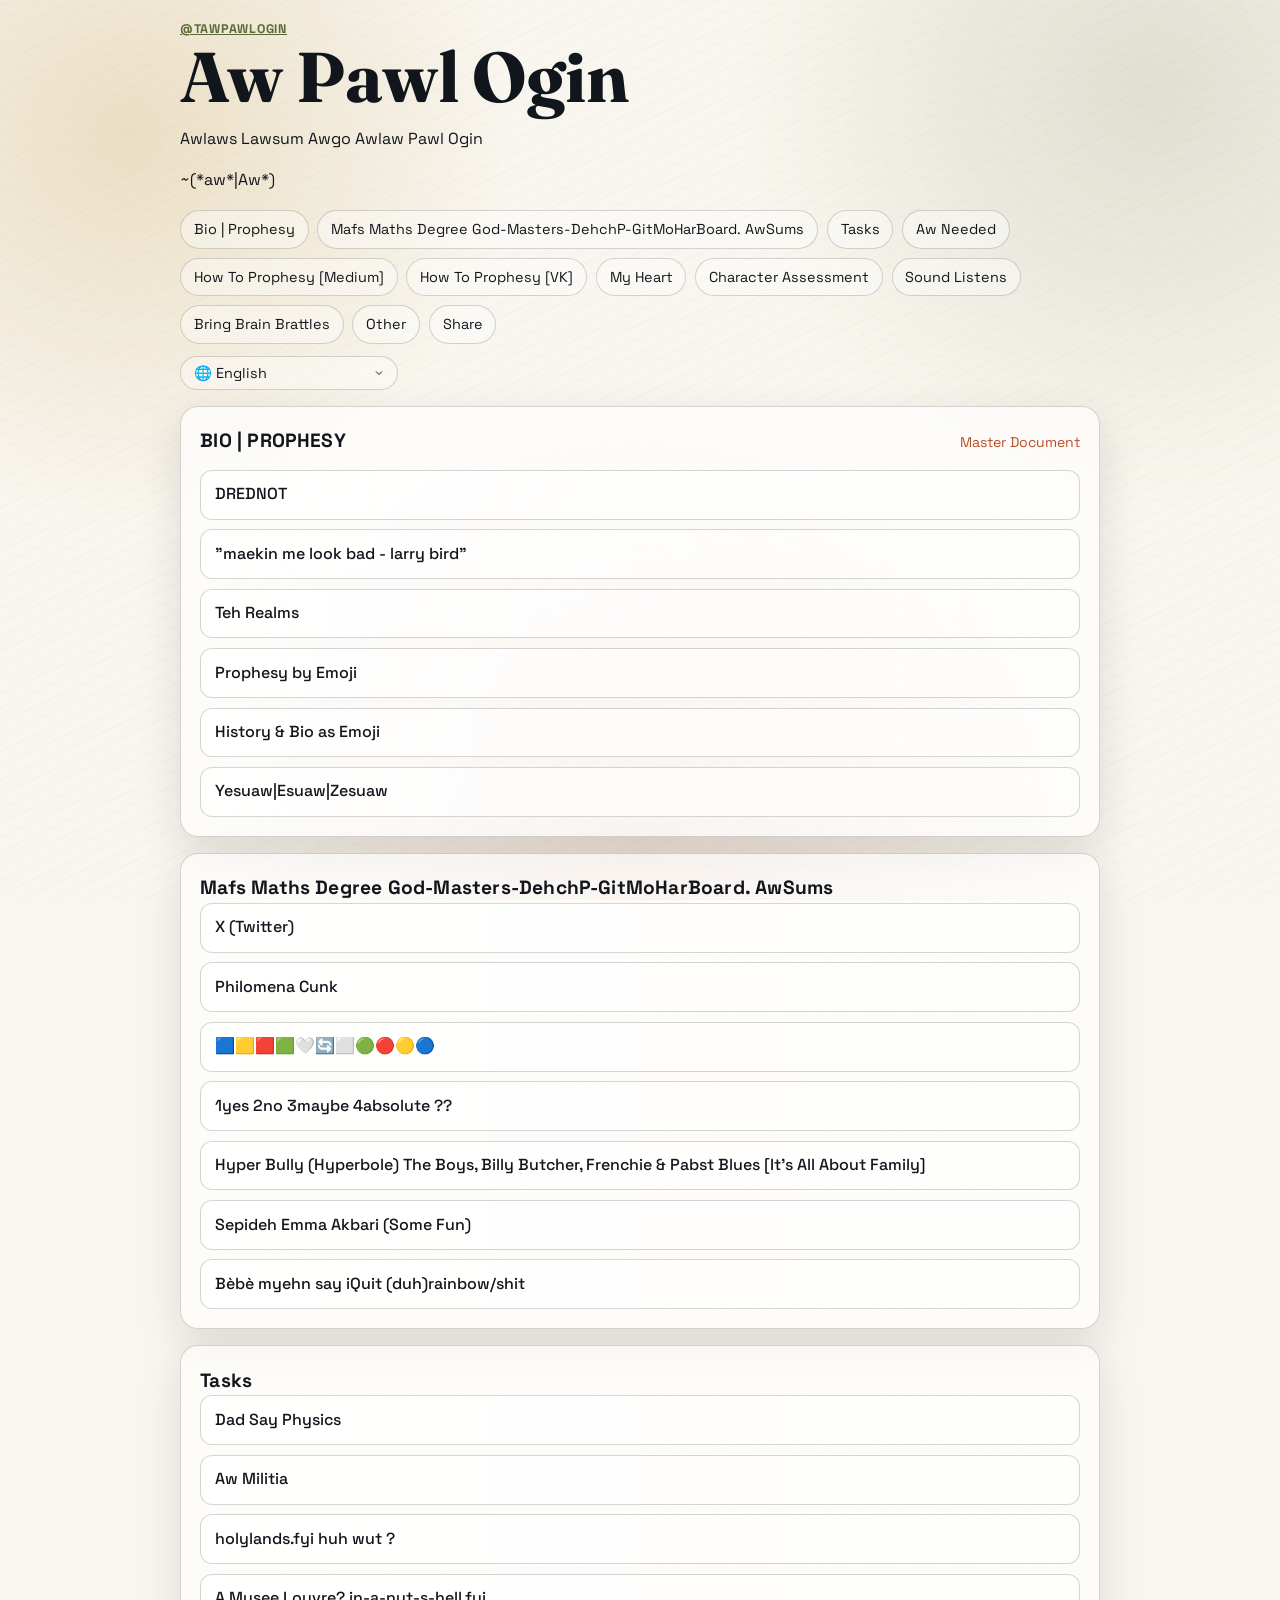
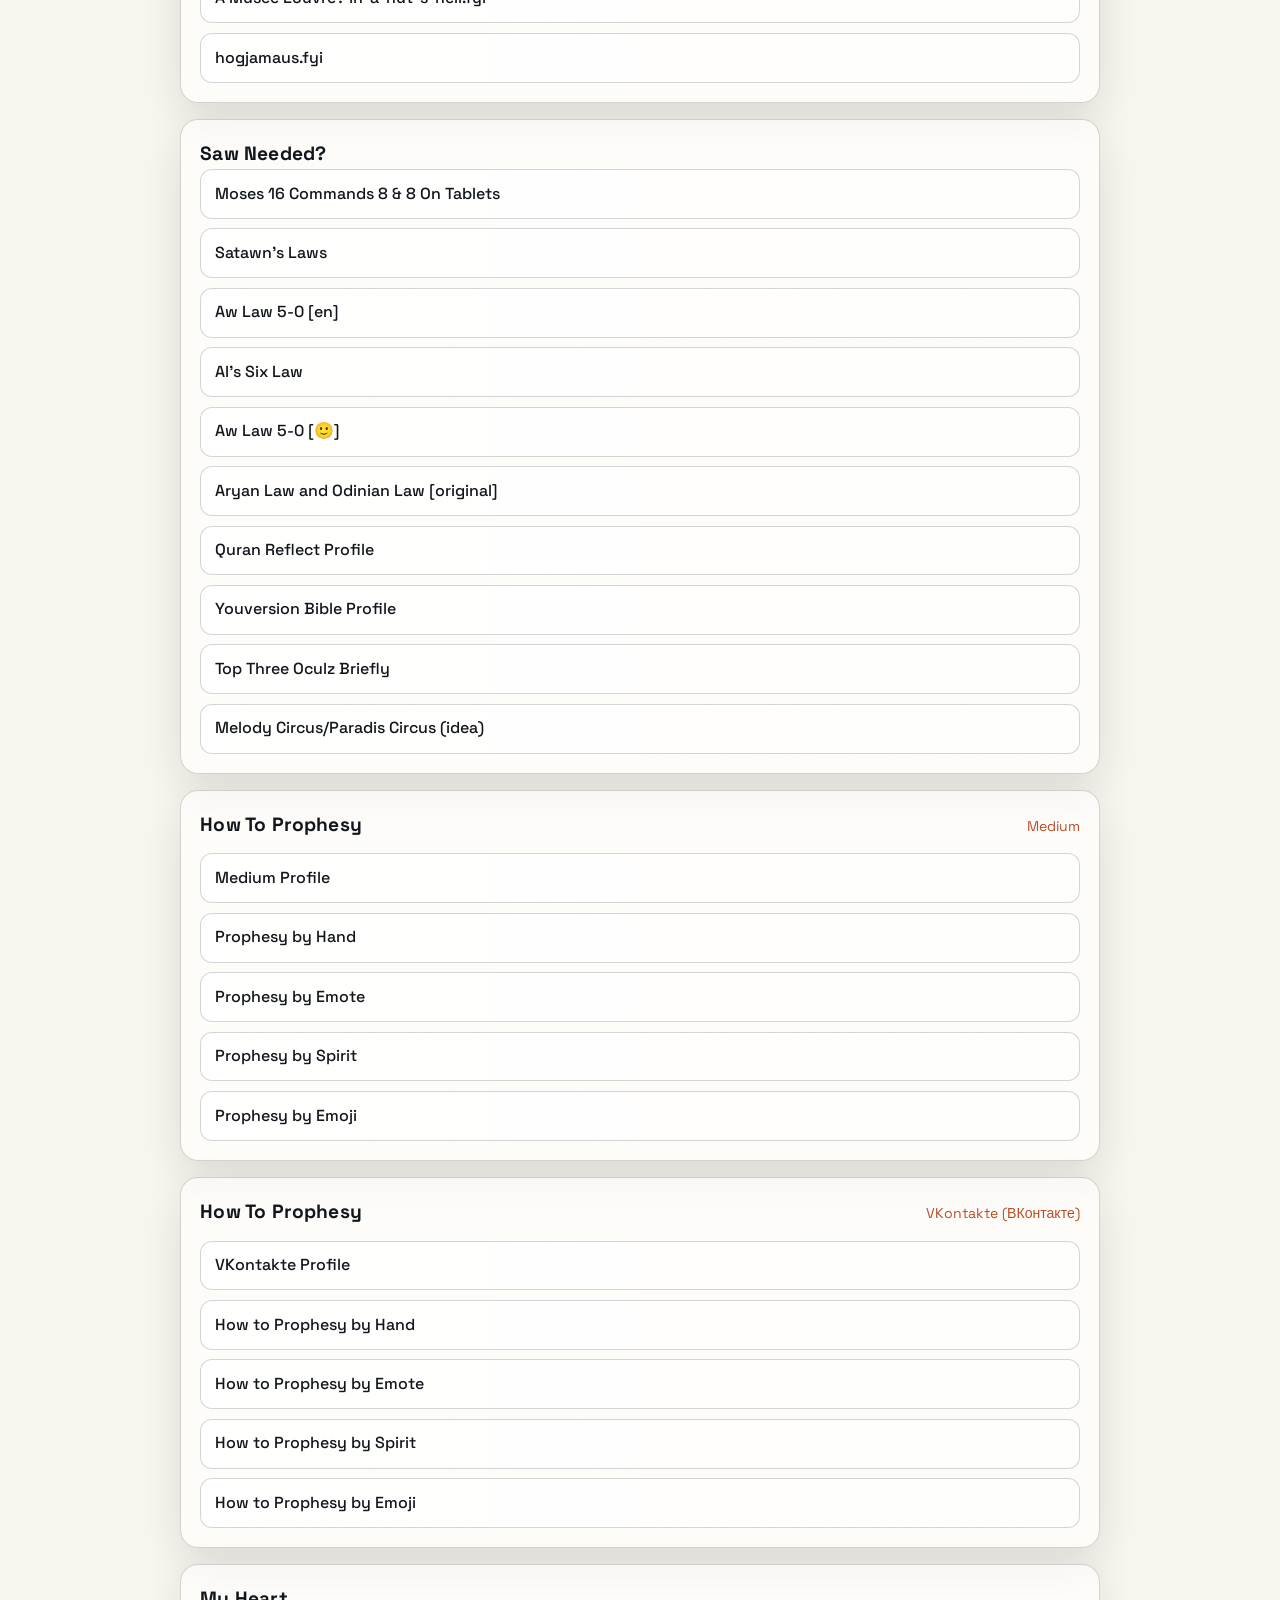
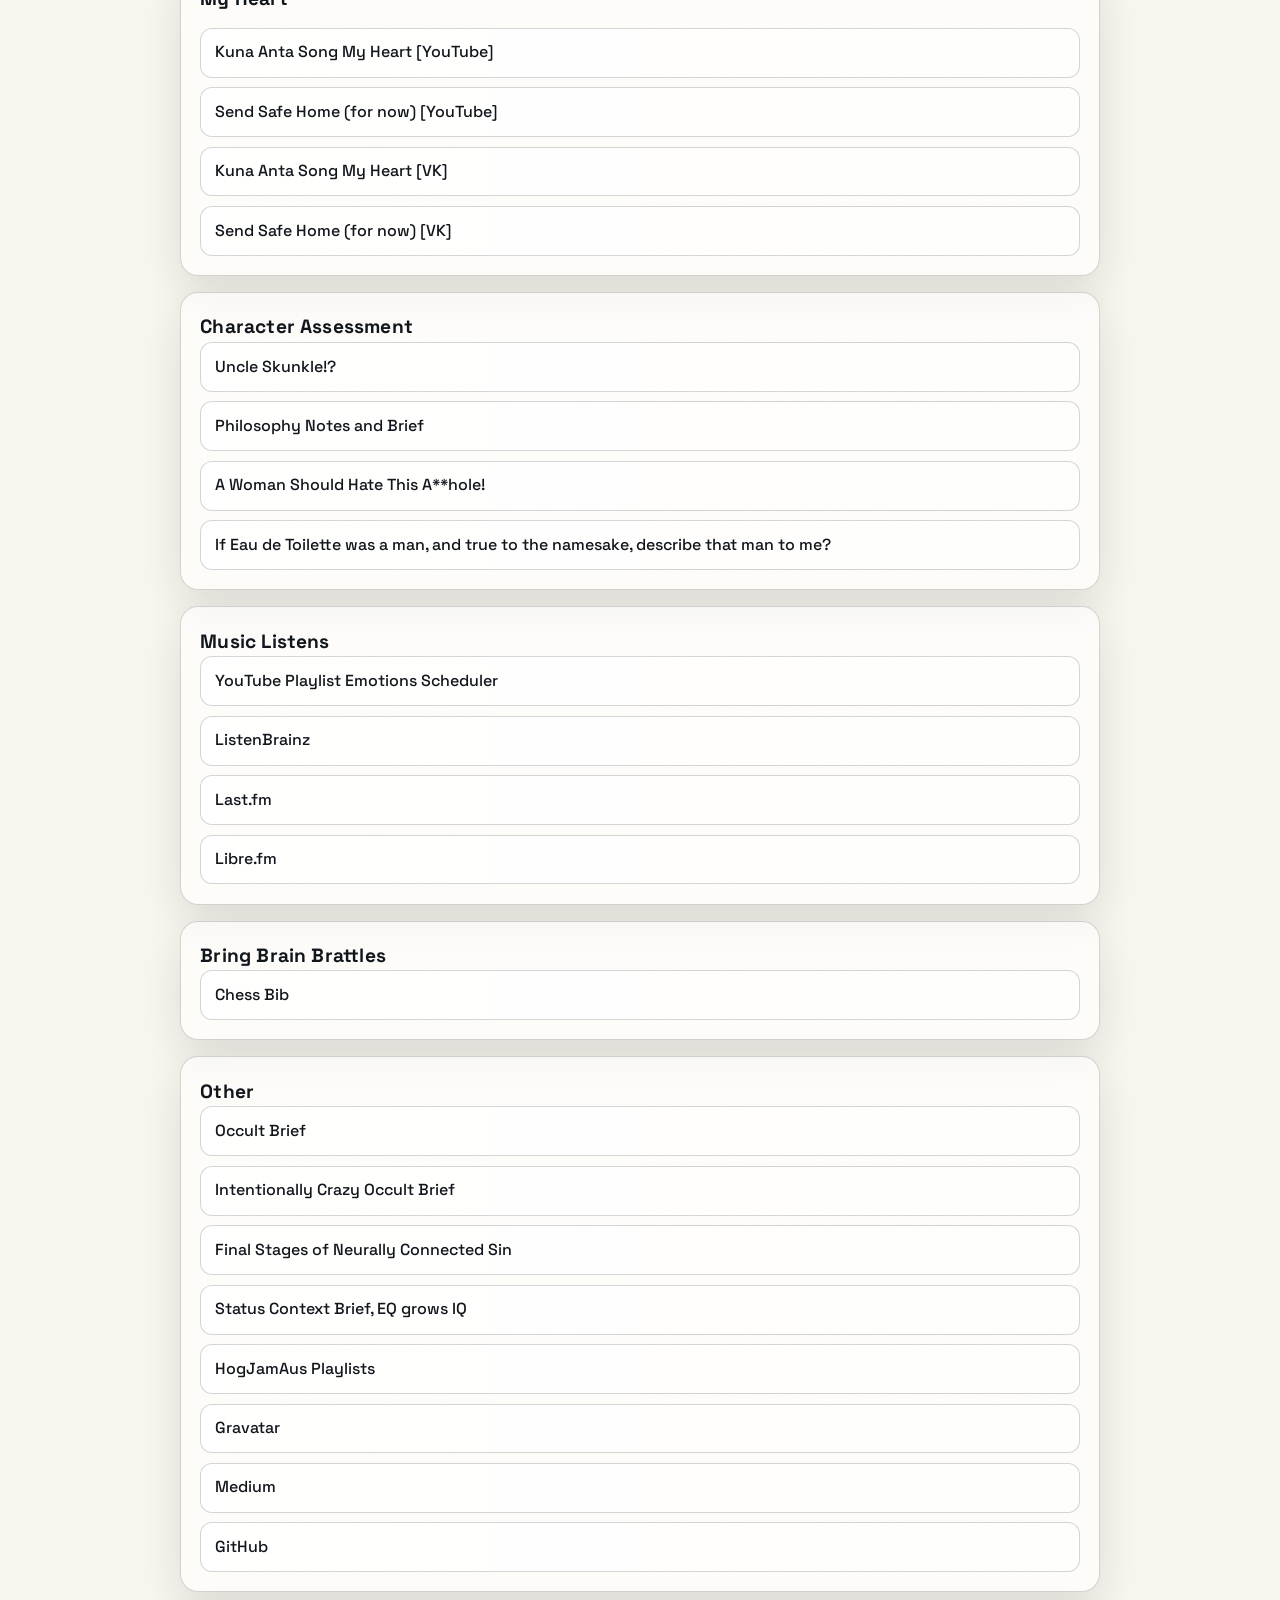
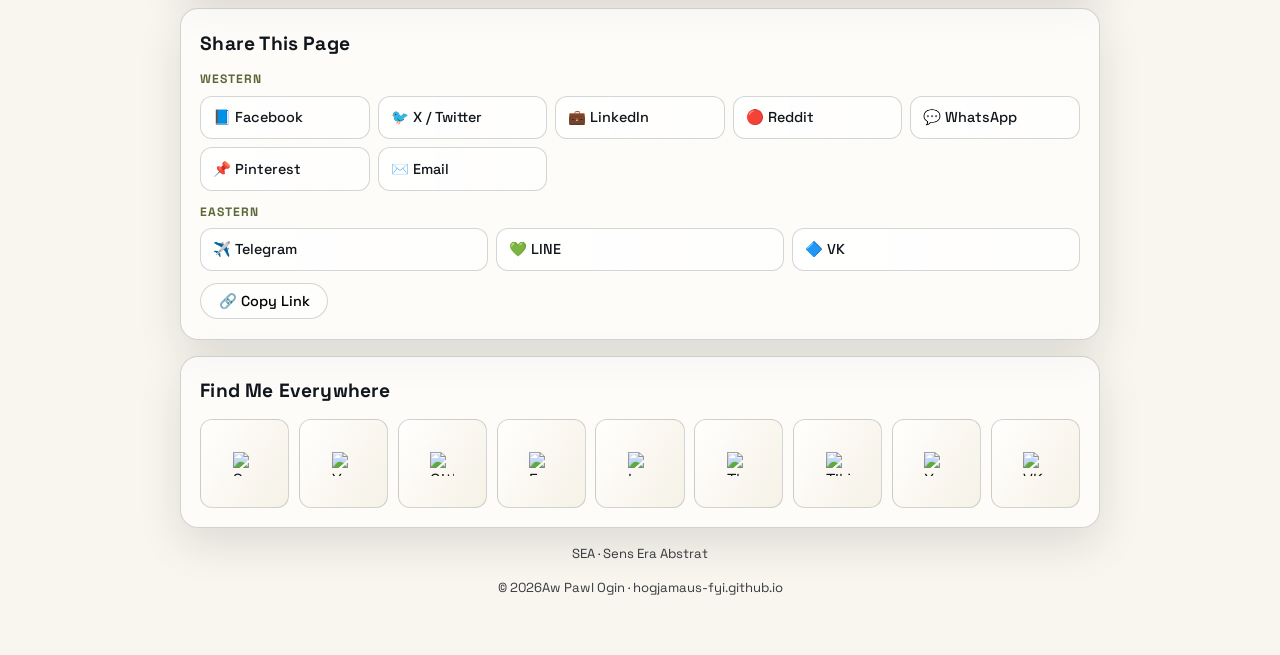
==== index.html @ 6e8e6f0a "Change paragraph content in index.html Updated the paragraph text to provide a more descriptive mess" ====
<!doctype html>
<html lang="en">
<head>
  <meta charset="utf-8" />
  <meta name="viewport" content="width=device-width, initial-scale=1" />

  <title>Taw Pawl Ogin</title>
  <meta name="description" content="Aw Pawl Ogin link hub: prophesy writing, docs, and other public links." />
  <meta name="keywords" content="Mawdi Mikawl Kawlki Lawshu Kawmi Spaw Raaaaaaaw, hogjamaus, prophesy, writing, links, profile" />
  <meta name="author" content="Aw Pawl Ogin" />
  <meta name="robots" content="index, follow, max-image-preview:large" />
  <meta name="theme-color" media="(prefers-color-scheme: light)" content="#f9f6ef" />
  <meta name="theme-color" media="(prefers-color-scheme: dark)" content="#11161c" />
  <link rel="canonical" href="https://hogjamaus-fyi.github.io/" />

  <meta property="og:site_name" content="Aw Pawl Ogin" />
  <meta property="og:title" content="Aw Pawl Ogin" />
  <meta property="og:description" content="Prophesy writing, docs, and public links." />
  <meta property="og:type" content="website" />
  <meta property="og:url" content="https://hogjamaus-fyi.github.io/" />
  <meta property="og:image" content="https://hogjamaus-fyi.github.io/assets/squirrel.png" />
  <meta property="og:image:type" content="image/png" />
  <meta property="og:image:width" content="1200" />
  <meta property="og:image:height" content="1200" />
  <meta property="og:image:alt" content="Squirrel illustration for Aw Pawl Ogin website" />
  <meta property="og:locale" content="en_US" />

  <meta name="twitter:card" content="summary_large_image" />
  <meta name="twitter:site" content="@hogjamaus_fyi" />
  <meta name="twitter:creator" content="@hogjamaus_fyi" />
  <meta name="twitter:title" content="Aw Pawl Ogin" />
  <meta name="twitter:description" content="Prophesy writing, docs, and public links." />
  <meta name="twitter:image" content="https://hogjamaus-fyi.github.io/assets/squirrel.png" />
  <meta name="twitter:url" content="https://hogjamaus-fyi.github.io/" />

  <link rel="preconnect" href="https://fonts.googleapis.com" />
  <link rel="preconnect" href="https://fonts.gstatic.com" crossorigin />
  <link href="https://fonts.googleapis.com/css2?family=Space+Grotesk:wght@400;500;700&family=Fraunces:opsz,wght@9..144,700&display=swap" rel="stylesheet" />
  <link rel="icon" href="assets/favicon.svg" type="image/svg+xml" />
  <link rel="stylesheet" href="assets/css/styles.css" />
  <script type="application/ld+json">
    {
      "@context": "https://schema.org",
      "@graph": [
        {
          "@type": "WebSite",
          "@id": "https://hogjamaus-fyi.github.io/#website",
          "url": "https://hogjamaus-fyi.github.io/",
          "name": "Mikawl Mawdi Aw",
          "description": "Mikawl Mawdi Aw link hub: prophesy writing, docs, and other public links."
        },
        {
          "@type": "Person",
          "@id": "https://hogjamaus-fyi.github.io/#person",
          "name": "Aw Pawl Ogin",
          "url": "https://hogjamaus-fyi.github.io/",
          "sameAs": [
            "https://x.com/a95467734t85971",
            "https://github.com/hogjamaus-fyi",
            "https://www.youtube.com/@hogjamaus-fyi",
            "https://medium.com/@hogjamaus-fyi"
          ]
        }
      ]
    }
  </script>
</head>
<body>
  <a class="skip-link" href="#main">Skip to content</a>
  <div class="backdrop" aria-hidden="true"></div>

  <div class="shell">
    <header class="site-header">
      <p class="kicker"><a href="https://x.com/tawpawlogin" target="_blank" rel="noopener noreferrer">@tawpawlogin</a></p>
      <h1>Aw Pawl Ogin</h1>
      <p>Awlaws Lawsum Awgo Awlaw Pawl Ogin</p>
      <p>~(*aw*|Aw*)</p>
      <nav class="site-nav" aria-label="Section navigation">
        <a href="#bio-prophesy">Bio | Prophesy</a>
        <a href="#mafs-maths-degree">Mafs Maths Degree God-Masters-DehchP-GitMoHarBoard. AwSums</a>
        <a href="#tasks">Tasks</a>
        <a href="#god-needed">Aw Needed</a>
        <a href="#how-to-prophesy">How To Prophesy [Medium]</a>
        <a href="#how-to-prophesy-vk">How To Prophesy [VK]</a>
        <a href="#my-heart">My Heart</a>
        <a href="#character-assessment">Character Assessment</a>
        <a href="#music-listens">Sound Listens</a>
        <a href="#bring-brain-brattles">Bring Brain Brattles</a>
        <a href="#other">Other</a>
        <a href="#share">Share</a>
      </nav>
      <div class="lang-selector">
        <label for="lang-select" class="sr-only">Select language</label>
        <select id="lang-select" aria-label="Select language">
          <option value="en">🌐 English</option>
          <option value="zh-CN">中文 (Chinese)</option>
          <option value="hi">हिन्दी (Hindi)</option>
          <option value="es">Español (Spanish)</option>
          <option value="fr">Français (French)</option>
          <option value="ar">العربية (Arabic)</option>
          <option value="bn">বাংলা (Bengali)</option>
          <option value="pt">Português (Portuguese)</option>
          <option value="ru">Русский (Russian)</option>
          <option value="ur">اردو (Urdu)</option>
          <option value="fa">فارسی (Farsi)</option>
        </select>
      </div>
    </header>

    <section id="bio-prophesy" class="panel">
        <div class="section-heading">
          <h2>BIO | PROPHESY</h2>
          <a class="section-link" href="https://docs.google.com/document/d/1ytGZFABzJmVVMtfQI8vLPqGJ4vNPpA2cZzE6Ey8_O3M/edit?usp=drivesdk" target="_blank" rel="noopener noreferrer">Master Document</a>
        </div>
        <ul class="link-list">
          <li><a href="https://docs.google.com/document/d/1Ksh8ESuVNiRx03PRiAruOsZ4qgNKM01JCkjQOC3lJjI/edit?usp=drivesdk" target="_blank" rel="noopener noreferrer">DREDNOT</a></li>
          <li><a href="https://docs.google.com/document/d/1JMK-zNgojiwaZexW9c-nwjczp-EeIZBj4O_Tzk8FDWE/edit?usp=drivesdk" target="_blank" rel="noopener noreferrer">"maekin me look bad - larry bird"</a></li>
          <li><a href="https://docs.google.com/spreadsheets/d/1RmmZs0U6QWXniK8GM3zYOKncpAAsE3nUNwV5fCXVe7U/edit?usp=drivesdk" target="_blank" rel="noopener noreferrer">Teh Realms</a></li
          <li><a href="https://docs.google.com/document/d/19TXP9R5nCMjIfU00ZFKlI9dOIOEU6EVOmfa0ge7MGA8/edit?tab=t.1ig8eq8c34ud" target="_blank" rel="noopener noreferrer">Prophesy by Emoji</a></li>
          <li><a href="https://docs.google.com/document/d/19TXP9R5nCMjIfU00ZFKlI9dOIOEU6EVOmfa0ge7MGA8/edit?tab=t.cr0fpp4nsrml" target="_blank" rel="noopener noreferrer">History &amp; Bio as Emoji</a></li>
          <li><a href="https://photos.app.goo.gl/GymZfYdkRGeLdpZ89" target="_blank" rel="noopener noreferrer">Yesuaw|Esuaw|Zesuaw</a></li>
        </ul>
      </section>
      
      <section id="mafs-maths-degree" class="panel">
        <h2>Mafs Maths Degree God-Masters-DehchP-GitMoHarBoard. AwSums</h2>
        <ul class="link-list">
          <li><a href="https://docs.google.com/document/d/1q8Ixwnde_TqOMsb7K8sHzPoMNJ6iidueSN-LyehpG0Y/edit?usp=drivesdk" target="_blank" rel="noopener noreferrer">X (Twitter)</a></li>
          <li><a href="https://photos.app.goo.gl/uU3m3JdennXLQrk8A" target="_blank" rel="noopener noreferrer">Philomena Cunk</a></li>
          <li><a href="/assets/Screenshot_2026-09-25-15-20-45-825_com.google.android.keep.jpg" target="_blank" rel="noopener noreferrer">🟦🟨🟥🟩🤍🔄⬜🟢🔴🟡🔵</a></li>
          <li><a href="https://drive.google.com/file/d/1jMIRk-IDHENYRW7eaLEJUoiYPabhxvlz/view?usp=drivesdk" target="_blank" rel="noopener noreferrer">1yes 2no 3maybe 4absolute ??</a></li>
          <li><a href="https://share.google/oszaYEBQW5UwEhwpx" target="_blank" rel="noopener noreferrer">Hyper Bully (Hyperbole) The Boys, Billy Butcher, Frenchie & Pabst Blues [It's All About Family]</a></li>
          <li><a href="https://youtube.com/shorts/yLFAWllUj5o?si=UmQ2b-7XBXyuPj-k" target="_blank" rel="noopener noreferrer">Sepideh Emma Akbari (Some Fun)</a></li>
          <li><a href="https://photos.app.goo.gl/gEJa6WMzBqAZVgus5" target="_blank" rel="noopener noreferrer">Bèbè myehn say iQuit (duh)rainbow/shit</a></li>
        </ul>
      </section>
      <section id="tasks" class="panel">
        <h2>Tasks</h2>
        <ul class="link-list">
          <li><a href="https://photos.app.goo.gl/hwFbM2DpGNu68Tne8" target="_blank" rel="noopener noreferrer">Dad Say Physics</a></li>
          <li><a href="https://docs.google.com/document/d/1xD-RqYMkdyENxOFEItsg3Ol5HDmdmuKE3Rb7fjxxQMo/edit?usp=drivesdk" target="_blank" rel="noopener noreferrer">Aw Militia</a></li>
          <li><a href="https://hogjamaus-fyi.github.io/holylands.fyi/" target="_blank" rel="noopener noreferrer">holylands.fyi huh wut ?</a></li>
          <li><a href="https://hogjamaus-fyi.github.io/in-a-nut-s-hell.fyi/" target="_blank" rel="noopener noreferrer">A Musee Louvre? in-a-nut-s-hell.fyi</a></li>
          <li><a href="https://hogjamaus-fyi.github.io/hogjamaus.fyi/" target="_blank" rel="noopener noreferrer">hogjamaus.fyi</a></li>
        </ul>
      </section>
      <section id="god-needed" class="panel">
        <h2>Saw Needed?</h2>
        <ul class="link-list">
          <li><a href="https://docs.google.com/document/d/1DaLCSDROtF7YHr7vz2MCl0aItBZRG35ws6dZyb4EWbI/edit?usp=drivesdk" target="_blank" rel="noopener noreferrer">Moses 16 Commands 8 & 8 On Tablets</a></li>
          <li><a href="https://docs.google.com/document/d/1j8fx4c1UjSv5AyFVVONxY2EJlsFz8g4VWqsA2lmtSF8/edit?usp=drivesdk" target="_blank" rel="noopener noreferrer">Satawn's Laws</a></li>
          <li><a href="https://docs.google.com/document/d/1-yazbWJqqHToWGs3GEJw5gNLyYZhWMttxlH6m2oLEx4/edit?usp=drivesdk" target="_blank" rel="noopener noreferrer">Aw Law 5-0 [en]</a></li>
          <li><a href="https://photos.app.goo.gl/N9PMoXTrvytk2K879" target="_blank" rel="noopener noreferrer">Al's Six Law</a></li>
          <li><a href="https://docs.google.com/document/d/1m2hzolwSZrS_nX3x5UZAT942h3mTaOcK_ieRCygGkzQ/edit?usp=sharing" target="_blank" rel="noopener noreferrer">Aw Law 5-0 [🙂]</a></li>
          <li><a href="https://docs.google.com/document/d/1m2hzolwSZrS_nX3x5UZAT942h3mTaOcK_ieRCygGkzQ?tab=t.al4nnsu4n0ir" target="_blank" rel="noopener noreferrer">Aryan Law and Odinian Law [original]</a></li>
          <li><a href="https://quranreflect.com/hogjamaus_fyi" target="_blank" rel="noopener noreferrer">Quran Reflect Profile</a></li>
          <li><a href="https://www.bible.com/users/hogjamaus619" target="_blank" rel="noopener noreferrer">Youversion Bible Profile</a></li>
          <li><a href="https://docs.google.com/document/d/1NiNT493Mf6zMe96waAGrJuTkdbg5vAEZ_5FbKxH63uI/edit?usp=drivesdk" target="_blank" rel="noopener noreferrer">Top Three Oculz Briefly</a></li>
          <li><a href="https://docs.google.com/document/d/1mqF4LPFVaBltJ3UY6EW0hb8SmfSZuIWXWn3G5food3Q"/edit?usp=drivesdk" target="_blank" rel="noopener noreferrer">Melody Circus/Paradis Circus (idea)</a></li>
        </ul>
      </section>
      
      <section id="how-to-prophesy" class="panel">
        <div class="section-heading">
          <h2>How To Prophesy</h2>
          <a class="section-link" href="https://hogjamaus-fyi.medium.com/" target="_blank" rel="noopener noreferrer">Medium</a>
        </div>
        <ul class="link-list">
          <li><a href="https://hogjamaus-fyi.medium.com/" target="_blank" rel="noopener noreferrer">Medium Profile</a></li>
          <li><a href="https://hogjamaus-fyi.medium.com/how-to-prophesy-by-hand-7d3cf3316ead" target="_blank" rel="noopener noreferrer">Prophesy by Hand</a></li>
          <li><a href="https://hogjamaus-fyi.medium.com/how-to-prophesy-by-emote-12a8e7c57df0" target="_blank" rel="noopener noreferrer">Prophesy by Emote</a></li>
          <li><a href="https://hogjamaus-fyi.medium.com/how-to-prophesy-by-spirit-55a46de53168" target="_blank" rel="noopener noreferrer">Prophesy by Spirit</a></li>
          <li><a href="https://hogjamaus-fyi.medium.com/how-to-prophesy-by-emoji-925a51704f27" target="_blank" rel="noopener noreferrer">Prophesy by Emoji</a></li>
        </ul>
      </section>

      <section id="how-to-prophesy-vk" class="panel">
        <div class="section-heading">
          <h2>How To Prophesy</h2>
          <a class="section-link" href="https://vk.com/@hogjamaus_fyi" target="_blank" rel="noopener noreferrer">VKontakte (ВКонтакте)</a>
        </div>
        <ul class="link-list">
          <li><a href="https://vk.com/@hogjamaus_fyi" target="_blank" rel="noopener noreferrer">VKontakte Profile</a></li>
          <li><a href="https://vk.com/@hogjamaus-how-to-prophesy-by-hand" target="_blank" rel="noopener noreferrer">How to Prophesy by Hand</a></li>
          <li><a href="https://vk.com/@hogjamaus-how-to-prophesy-by-emote" target="_blank" rel="noopener noreferrer">How to Prophesy by Emote</a></li>
          <li><a href="https://vk.com/@hogjamaus-how-to-prophesy-by-spirit" target="_blank" rel="noopener noreferrer">How to Prophesy by Spirit</a></li>
          <li><a href="https://vk.com/@hogjamaus-how-to-prophesy-by-emoji" target="_blank" rel="noopener noreferrer">How to Prophesy by Emoji</a></li>
        </ul>
      </section>

      <section id="my-heart" class="panel">
        <div class="section-heading">
          <h2>My Heart</h2>
        </div>
        <ul class="link-list">
          <li><a href="https://youtu.be/X7q1begVygM" target="_blank" rel="noopener noreferrer">Kuna Anta Song My Heart [YouTube]</a></li>
          <li><a href="https://youtube.com/shorts/yLFAWllUj5o" target="_blank" rel="noopener noreferrer">Send Safe Home (for now) [YouTube]</a></li>
          <li><a href="https://vkvideo.ru/video1105358423_456239178" target="_blank" rel="noopener noreferrer">Kuna Anta Song My Heart [VK]</a></li>
          <li><a href="https://vk.ru/clip1105358423_456239182" target="_blank" rel="noopener noreferrer">Send Safe Home (for now) [VK]</a></li>
        </ul>
      </section>

      <section id="character-assessment" class="panel">
        <h2>Character Assessment</h2>
        <ul class="link-list">
          <li><a href="https://photos.app.goo.gl/wXaUHad9w4Prh8Wu7" target="_blank" rel="noopener noreferrer">Uncle Skunkle!?</a></li>
          <li><a href="https://docs.google.com/document/d/1ld0Y1i-CHiysrs899idlFU5xIRxuZhdBy7jQs6YrUWg/edit?usp=drivesdk" target="_blank" rel="noopener noreferrer">Philosophy Notes and Brief</a></li>
          <li><a href="https://photos.app.goo.gl/wHgfHGUEQ54jHcPj9" target="_blank" rel="noopener noreferrer">A Woman Should Hate This A**hole!</a></li>
          <li><a href="https://en.wikipedia.org/wiki/Eau_de_toilette" target="_blank" rel="noopener noreferrer">If Eau de Toilette was a man, and true to the namesake, describe that man to me?</a></li>
        </ul>
      </section>

      <section id="music-listens" class="panel">
        <h2>Music Listens</h2>
        <ul class="link-list">
          <li><a href="https://music.youtube.com/@hogjamaus-fyi" target="_blank" rel="noopener noreferrer">YouTube Playlist Emotions Scheduler</a></li>
          <li><a href="https://listenbrainz.org/user/hogjamaus-fyi/" target="_blank" rel="noopener noreferrer">ListenBrainz</a></li>
          <li><a href="https://www.last.fm/user/hogjamaus-fyi" target="_blank" rel="noopener noreferrer">Last.fm</a></li>
          <li><a href="https://libre.fm/user/hogjamaus-fyi" target="_blank" rel="noopener noreferrer">Libre.fm</a></li>
        </ul>
      </section>

      <section id="bring-brain-brattles" class="panel">
        <h2>Bring Brain Brattles</h2>
        <ul class="link-list">
          <li><a href="https://docs.google.com/document/d/1vw5kz-9Ak7JImEBucdK7tswdzl-AKA8kS1tHLxzE-nM/edit?usp=drivesdk" target="_blank" rel="noopener noreferrer">Chess Bib</a></li>
        </ul>
      </section>
      
      <section id="other" class="panel">
        <h2>Other</h2>
        <ul class="link-list">
          <li><a href="https://docs.google.com/document/d/1PyZ4Ccm1UKBQ7zE1-jPvgNkAkXqHKBtOSkbabSbEHKQ/edit?usp=drivesdk" target="_blank" rel="noopener noreferrer">Occult Brief</a></li>
          <li><a href="https://drive.google.com/drive/folders/1a7O2iLqnHUbKXES94Y-4wJLYAc-lRbXu?usp=sharing" target="_blank" rel="noopener noreferrer">Intentionally Crazy Occult Brief</a></li>
          <li><a href="https://share.google/aimode/fC0v856OSMy00qmEL" target="_blank" rel="noopener noreferrer">Final Stages of Neurally Connected Sin</a></li>
          <li><a href="https://share.gemini.google/7qKLAY2IeTn5" target="_blank" rel="noopener noreferrer">Status Context Brief, EQ grows IQ</a></li>
          <li><a href="https://music.youtube.com/@hogjamaus-fyi" target="_blank" rel="noopener noreferrer">HogJamAus Playlists</a></li>
          <li><a href="https://gravatar.com/hogjamausfyi" target="_blank" rel="noopener noreferrer">Gravatar</a></li>
          <li><a href="https://medium.com/@hogjamaus-fyi" target="_blank" rel="noopener noreferrer">Medium</a></li>
          <li><a href="https://github.com/hogjamaus-fyi" target="_blank" rel="noopener noreferrer">GitHub</a></li>
        </ul>
      </section>

      <section id="share" class="panel" aria-labelledby="share-heading">
        <h2 id="share-heading">Share This Page</h2>
        <span id="share-copy-status" aria-live="polite" class="sr-only"></span>

        <p class="share-group-label">Western</p>
        <ul class="share-list" aria-label="Share on western platforms">
          <li><a class="share-item" href="https://www.facebook.com/sharer/sharer.php?u=https%3A%2F%2Fhogjamaus-fyi.github.io%2F" target="_blank" rel="noopener noreferrer" aria-label="Share on Facebook">📘 Facebook</a></li>
          <li><a class="share-item" href="https://twitter.com/intent/tweet?url=https%3A%2F%2Fhogjamaus-fyi.github.io%2F&text=Austin%20James%20Hogan" target="_blank" rel="noopener noreferrer" aria-label="Share on X (Twitter)">🐦 X / Twitter</a></li>
          <li><a class="share-item" href="https://www.linkedin.com/sharing/share-offsite/?url=https%3A%2F%2Fhogjamaus-fyi.github.io%2F" target="_blank" rel="noopener noreferrer" aria-label="Share on LinkedIn">💼 LinkedIn</a></li>
          <li><a class="share-item" href="https://www.reddit.com/submit?url=https%3A%2F%2Fhogjamaus-fyi.github.io%2F&title=Austin%20James%20Hogan" target="_blank" rel="noopener noreferrer" aria-label="Share on Reddit">🔴 Reddit</a></li>
          <li><a class="share-item" href="https://wa.me/?text=https%3A%2F%2Fhogjamaus-fyi.github.io%2F" target="_blank" rel="noopener noreferrer" aria-label="Share via WhatsApp">💬 WhatsApp</a></li>
          <li><a class="share-item" href="https://pinterest.com/pin/create/button/?url=https%3A%2F%2Fhogjamaus-fyi.github.io%2F" target="_blank" rel="noopener noreferrer" aria-label="Share on Pinterest">📌 Pinterest</a></li>
          <li><a class="share-item" href="mailto:?subject=Austin%20James%20Hogan&body=https%3A%2F%2Fhogjamaus-fyi.github.io%2F" aria-label="Share via Email">✉️ Email</a></li>
        </ul>

        <p class="share-group-label">Eastern</p>
        <ul class="share-list" aria-label="Share on eastern platforms">
          <li><a class="share-item" href="https://t.me/share/url?url=https%3A%2F%2Fhogjamaus-fyi.github.io%2F&text=Austin%20James%20Hogan" target="_blank" rel="noopener noreferrer" aria-label="Share on Telegram">✈️ Telegram</a></li>
          <li><a class="share-item" href="https://social-plugins.line.me/lineit/share?url=https%3A%2F%2Fhogjamaus-fyi.github.io%2F" target="_blank" rel="noopener noreferrer" aria-label="Share on LINE">💚 LINE</a></li>
          <li><a class="share-item" href="https://vk.com/share.php?url=https%3A%2F%2Fhogjamaus-fyi.github.io%2F&title=Austin%20James%20Hogan" target="_blank" rel="noopener noreferrer" aria-label="Share on VKontakte">🔷 VK</a></li>
        </ul>

        <div class="share-actions">
          <button id="share-copy-link" class="share-copy-btn" type="button" aria-label="Copy page link to clipboard">🔗 Copy Link</button>
          <button id="share-native" class="share-native-btn" type="button" aria-label="Open native share dialog" hidden>⬆️ Share…</button>
        </div>
      </section>
    </main>

    <section id="social-icons" class="panel icon-panel" aria-label="Social and contact links">
      <div class="section-heading">
        <h2>Find Me Everywhere</h2>
      </div>
      <ul class="icon-link-list">
        <li><a class="icon-link" href="https://open.spotify.com/user/31vsr7bshgjns5ouk2ixojaghgsm" target="_blank" rel="noopener noreferrer"><img src="https://www.google.com/s2/favicons?domain=spotify.com&sz=64" alt="Spotify" loading="lazy"></a></li>
        <li><a class="icon-link" href="https://www.youtube.com/@hogjamaus-fyi" target="_blank" rel="noopener noreferrer"><img src="https://www.google.com/s2/favicons?domain=youtube.com&sz=64" alt="YouTube" loading="lazy"></a></li>
        <li><a class="icon-link" href="https://github.com/hogjamaus-fyi" target="_blank" rel="noopener noreferrer"><img src="https://www.google.com/s2/favicons?domain=github.com&sz=64" alt="GitHub" loading="lazy"></a></li>
        <li><a class="icon-link" href="https://www.facebook.com/hogjamaus.fyi" target="_blank" rel="noopener noreferrer"><img src="https://www.google.com/s2/favicons?domain=facebook.com&sz=64" alt="Facebook" loading="lazy"></a></li>
        <li><a class="icon-link" href="https://www.instagram.com/hogjamaus.fyi" target="_blank" rel="noopener noreferrer"><img src="https://www.google.com/s2/favicons?domain=instagram.com&sz=64" alt="Instagram" loading="lazy"></a></li>
        <li><a class="icon-link" href="https://www.threads.com/@hogjamaus.fyi" target="_blank" rel="noopener noreferrer"><img src="https://www.google.com/s2/favicons?domain=threads.com&sz=64" alt="Threads" loading="lazy"></a></li>
        <li><a class="icon-link" href="https://www.tiktok.com/@hogjamaus.fyi" target="_blank" rel="noopener noreferrer"><img src="https://www.google.com/s2/favicons?domain=tiktok.com&sz=64" alt="TikTok" loading="lazy"></a></li>
        <li><a class="icon-link" href="https://x.com/thesaytin" target="_blank" rel="noopener noreferrer"><img src="https://www.google.com/s2/favicons?domain=x.com&sz=64" alt="X" loading="lazy"></a></li>
        <li><a class="icon-link" href="https://vk.com/hogjamaus_fyi" target="_blank" rel="noopener noreferrer"><img src="https://www.google.com/s2/favicons?domain=vk.com&sz=64" alt="VKontakte" loading="lazy"></a></li>
      </ul>
    </section>

    <footer class="footer-section">
      <div class="site-footer site-footer-primary">
        <p>SEA · Sens Era Abstrat</p>
      </div>

      <div class="site-footer site-footer-secondary">
        <p>© <span id="year"></span>Aw Pawl Ogin · hogjamaus-fyi.github.io</p>
      </div>
      
    </footer>
  </div>

  <div id="google_translate_element" style="display:none" aria-hidden="true"></div>

  <script src="assets/js/script.js"></script>
  <script src="//translate.google.com/translate_a/element.js?cb=googleTranslateElementInit" async></script>
</body>
</html>
---- assets/css/styles.css ----
:root {
  color-scheme: light dark;
  --ink: #11161c;
  --paper: #f9f6ef;
  --sand: #efe7d3;
  --rust: #b74e2a;
  --gold: #b88e2d;
  --olive: #5c6837;
  --line: rgba(17, 22, 28, 0.18);
  --line-strong: rgba(17, 22, 28, 0.4);
  --shadow: 0 16px 44px rgba(17, 22, 28, 0.12);
  --surface-soft: rgba(255, 255, 255, 0.4);
  --surface-panel: rgba(255, 255, 255, 0.64);
  --surface-elevated-start: rgba(255, 255, 255, 0.85);
  --surface-elevated-end: rgba(255, 255, 255, 0.5);
  --surface-elevated-hover-start: rgba(255, 255, 255, 0.98);
  --surface-elevated-hover-end: rgba(255, 255, 255, 0.7);
  --button-primary-hover: #2a3540;
  --icon-surface-end: rgba(239, 231, 211, 0.5);
  --icon-surface-hover-end: rgba(239, 231, 211, 0.72);
  --backdrop-gold: rgba(184, 142, 45, 0.22);
  --backdrop-olive: rgba(92, 104, 55, 0.16);
  --backdrop-rust: rgba(183, 78, 42, 0.12);
  --backdrop-stripe: rgba(17, 22, 28, 0.025);
  --select-arrow: url("data:image/svg+xml,%3Csvg xmlns='http://www.w3.org/2000/svg' width='12' height='12' viewBox='0 0 24 24' fill='none' stroke='%2311161c' stroke-width='2'%3E%3Cpolyline points='6 9 12 15 18 9'%3E%3C/polyline%3E%3C/svg%3E");
  --max: 920px;
  --radius: 18px;
}

@media (prefers-color-scheme: dark) {
  :root {
    --ink: #f4efe3;
    --paper: #11161c;
    --sand: #1a232c;
    --rust: #f08962;
    --gold: #dfbb67;
    --olive: #b1c78d;
    --line: rgba(244, 239, 227, 0.16);
    --line-strong: rgba(244, 239, 227, 0.38);
    --shadow: 0 16px 44px rgba(0, 0, 0, 0.34);
    --surface-soft: rgba(17, 22, 28, 0.56);
    --surface-panel: rgba(17, 22, 28, 0.76);
    --surface-elevated-start: rgba(39, 49, 61, 0.92);
    --surface-elevated-end: rgba(22, 29, 37, 0.82);
    --surface-elevated-hover-start: rgba(50, 62, 77, 0.98);
    --surface-elevated-hover-end: rgba(29, 39, 50, 0.9);
    --button-primary-hover: #d8ccba;
    --icon-surface-end: rgba(92, 104, 55, 0.18);
    --icon-surface-hover-end: rgba(92, 104, 55, 0.28);
    --backdrop-gold: rgba(223, 187, 103, 0.12);
    --backdrop-olive: rgba(177, 199, 141, 0.1);
    --backdrop-rust: rgba(240, 137, 98, 0.1);
    --backdrop-stripe: rgba(244, 239, 227, 0.035);
    --select-arrow: url("data:image/svg+xml,%3Csvg xmlns='http://www.w3.org/2000/svg' width='12' height='12' viewBox='0 0 24 24' fill='none' stroke='%23f4efe3' stroke-width='2'%3E%3Cpolyline points='6 9 12 15 18 9'%3E%3C/polyline%3E%3C/svg%3E");
  }
}

* {
  box-sizing: border-box;
}

html {
  scroll-behavior: smooth;
}

body {
  margin: 0;
  color: var(--ink);
  font-family: "Space Grotesk", "Avenir Next", "Segoe UI", sans-serif;
  line-height: 1.55;
  background-color: var(--paper);
}

.backdrop {
  position: fixed;
  inset: 0;
  pointer-events: none;
  background:
    radial-gradient(circle at 10% 15%, var(--backdrop-gold), transparent 24rem),
    radial-gradient(circle at 90% 10%, var(--backdrop-olive), transparent 26rem),
    radial-gradient(circle at 50% 95%, var(--backdrop-rust), transparent 28rem),
    repeating-linear-gradient(
      -25deg,
      transparent,
      transparent 12px,
      var(--backdrop-stripe) 12px,
      var(--backdrop-stripe) 13px
    );
}

a {
  color: inherit;
}

.skip-link {
  position: absolute;
  left: -9999px;
  top: 0;
}

.skip-link:focus {
  left: 1rem;
  top: 1rem;
  z-index: 1000;
  background: var(--ink);
  color: var(--paper);
  padding: 0.7rem 1rem;
  border-radius: 10px;
}

.shell {
  position: relative;
  z-index: 1;
  width: min(calc(100% - 2rem), var(--max));
  margin: 0 auto;
  padding: 1.25rem 0 2.75rem;
}

.site-header {
  margin-bottom: 1rem;
}

.kicker {
  margin: 0;
  font-weight: 700;
  letter-spacing: 0.06em;
  text-transform: uppercase;
  font-size: 0.78rem;
  color: var(--olive);
}

h1 {
  margin: 0.3rem 0 0;
  font-family: "Fraunces", Georgia, serif;
  font-size: clamp(2.2rem, 7vw, 4.4rem);
  line-height: 0.95;
}

.taglines {
  margin-top: 0.8rem;
  display: grid;
  gap: 0.45rem;
  max-width: 52rem;
}

.tagline {
  margin: 0;
  display: flex;
  flex-wrap: wrap;
  gap: 0.5rem;
  align-items: baseline;
  font-size: 0.96rem;
}

.tagline-label {
  font-size: 0.76rem;
  font-weight: 700;
  letter-spacing: 0.08em;
  text-transform: uppercase;
  color: var(--olive);
}

.tagline-text {
  flex: 1 1 20rem;
}

.site-nav {
  margin-top: 1.1rem;
  display: flex;
  flex-wrap: wrap;
  gap: 0.55rem;
}

.site-nav a,
.site-nav span {
  text-decoration: none;
  font-size: 0.9rem;
  border: 1px solid var(--line);
  border-radius: 999px;
  padding: 0.45rem 0.8rem;
  background: var(--surface-soft);
}

.site-nav a:hover {
  border-color: var(--ink);
}

.panel {
  border: 1px solid var(--line);
  border-radius: var(--radius);
  padding: 1.2rem;
  margin-bottom: 1rem;
  background: var(--surface-panel);
  box-shadow: var(--shadow);
  animation: reveal 440ms ease both;
}

.panel:nth-of-type(2) {
  animation-delay: 80ms;
}

.panel:nth-of-type(3) {
  animation-delay: 160ms;
}

.panel:nth-of-type(4) {
  animation-delay: 240ms;
}

h2 {
  margin: 0;
  font-size: 1.2rem;
  letter-spacing: 0.01em;
}

.section-heading {
  display: flex;
  justify-content: space-between;
  align-items: baseline;
  gap: 0.75rem;
  margin-bottom: 0.85rem;
}

.section-link {
  font-size: 0.88rem;
  text-decoration: none;
  color: var(--rust);
}

.section-link:hover {
  text-decoration: underline;
}

.link-list {
  list-style: none;
  margin: 0;
  padding: 0;
  display: grid;
  gap: 0.6rem;
}

.link-list a,
.link-list span {
  display: block;
  text-decoration: none;
  border: 1px solid var(--line);
  border-radius: 12px;
  padding: 0.72rem 0.85rem;
  background: linear-gradient(90deg, var(--surface-elevated-start), var(--surface-elevated-end));
  font-weight: 500;
  transition: transform 120ms ease, border-color 120ms ease, background 120ms ease;
}

.link-list a:hover {
  transform: translateY(-1px);
  border-color: var(--line-strong);
  background: linear-gradient(90deg, var(--surface-elevated-hover-start), var(--surface-elevated-hover-end));
}

.hero-copy {
  margin: 0.5rem 0 1rem;
  font-size: 0.96rem;
}

.cta-row {
  display: flex;
  flex-wrap: wrap;
  gap: 0.6rem;
  margin-top: 1rem;
}

.button {
  display: inline-block;
  text-decoration: none;
  border: 1px solid var(--line);
  border-radius: 999px;
  padding: 0.5rem 1.1rem;
  font-size: 0.9rem;
  font-weight: 500;
  background: var(--surface-elevated-end);
  transition: border-color 120ms ease, background 120ms ease;
}

.button:hover {
  border-color: var(--ink);
  background: var(--surface-elevated-start);
}

.button.primary {
  background: var(--ink);
  color: var(--paper);
  border-color: var(--ink);
}

.button.primary:hover {
  background: var(--button-primary-hover);
}

.site-footer {
  text-align: center;
  font-size: 0.82rem;
  opacity: 0.84;
}

.footer-image-wrap {
  margin-top: 1.5rem;
  width: 100vw;
  margin-left: calc(50% - 50vw);
}

.footer-image {
  display: block;
  width: 100%;
  height: auto;
  border-radius: var(--radius);
  box-shadow: var(--shadow);
  object-fit: cover;
}

.icon-panel {
  margin-top: 0.25rem;
}

.icon-link-list {
  list-style: none;
  margin: 0;
  padding: 0;
  display: grid;
  grid-template-columns: repeat(auto-fit, minmax(44px, 1fr));
  gap: 0.6rem;
}

.icon-link {
  display: grid;
  place-items: center;
  width: 100%;
  aspect-ratio: 1;
  border: 1px solid var(--line);
  border-radius: 12px;
  text-decoration: none;
  background: linear-gradient(120deg, var(--surface-elevated-start), var(--icon-surface-end));
  transition: transform 120ms ease, border-color 120ms ease, background 120ms ease;
}

.icon-link:hover,
.icon-link:focus-visible {
  transform: translateY(-1px);
  border-color: var(--line-strong);
  background: linear-gradient(120deg, var(--surface-elevated-hover-start), var(--icon-surface-hover-end));
}

.icon-link img,
.icon-link span[aria-hidden="true"] {
  width: 24px;
  height: 24px;
  display: block;
}

.icon-link span[aria-hidden="true"] {
  font-size: 1.15rem;
  line-height: 24px;
  text-align: center;
}

.sr-only {
  position: absolute;
  width: 1px;
  height: 1px;
  padding: 0;
  margin: -1px;
  overflow: hidden;
  clip: rect(0, 0, 0, 0);
  white-space: nowrap;
  border: 0;
}

/* Suppress Google Translate banner */
.goog-te-banner-frame.skiptranslate {
  display: none !important;
}

body {
  top: 0 !important;
}

.goog-te-gadget {
  display: none !important;
}

/* Language selector */
.lang-selector {
  margin-top: 0.75rem;
}

.lang-selector select {
  font-family: inherit;
  font-size: 0.9rem;
  border: 1px solid var(--line);
  border-radius: 999px;
  padding: 0.45rem 2rem 0.45rem 0.8rem;
  background-color: var(--surface-soft);
  background-image: var(--select-arrow);
  background-repeat: no-repeat;
  background-position: right 0.75rem center;
  color: var(--ink);
  cursor: pointer;
  appearance: none;
  -webkit-appearance: none;
}

.lang-selector select:hover {
  border-color: var(--ink);
}


@keyframes reveal {
  from {
    opacity: 0;
    transform: translateY(8px);
  }

  to {
    opacity: 1;
    transform: translateY(0);
  }
}

/* Share section */
.share-group-label {
  margin: 0.75rem 0 0.4rem;
  font-size: 0.76rem;
  font-weight: 700;
  letter-spacing: 0.08em;
  text-transform: uppercase;
  color: var(--olive);
}

.share-list {
  list-style: none;
  margin: 0 0 0.5rem;
  padding: 0;
  display: grid;
  grid-template-columns: repeat(auto-fit, minmax(160px, 1fr));
  gap: 0.5rem;
}

.share-item {
  display: block;
  text-decoration: none;
  border: 1px solid var(--line);
  border-radius: 12px;
  padding: 0.6rem 0.75rem;
  background: linear-gradient(90deg, var(--surface-elevated-start), var(--surface-elevated-end));
  font-weight: 500;
  font-size: 0.9rem;
  transition: transform 120ms ease, border-color 120ms ease, background 120ms ease;
}

.share-item:hover {
  transform: translateY(-1px);
  border-color: var(--line-strong);
  background: linear-gradient(90deg, var(--surface-elevated-hover-start), var(--surface-elevated-hover-end));
}

.share-item:focus-visible {
  outline: 2px solid var(--rust);
  outline-offset: 2px;
}

.share-actions {
  display: flex;
  flex-wrap: wrap;
  gap: 0.5rem;
  margin-top: 0.75rem;
}

.share-copy-btn,
.share-native-btn {
  font-family: inherit;
  font-size: 0.9rem;
  font-weight: 500;
  cursor: pointer;
  border: 1px solid var(--line);
  border-radius: 999px;
  padding: 0.5rem 1.1rem;
  background: var(--surface-elevated-end);
  transition: border-color 120ms ease, background 120ms ease;
}

.share-copy-btn:hover,
.share-native-btn:hover {
  border-color: var(--ink);
  background: var(--surface-elevated-start);
}

.share-copy-btn:focus-visible,
.share-native-btn:focus-visible {
  outline: 2px solid var(--rust);
  outline-offset: 2px;
}

@media (max-width: 700px) {
  .shell {
    width: min(calc(100% - 1rem), var(--max));
    padding-top: 0.8rem;
  }

  .panel {
    padding: 1rem;
  }

  .section-heading {
    flex-direction: column;
    align-items: flex-start;
    margin-bottom: 0.65rem;
  }

  .icon-link-list {
    grid-template-columns: repeat(auto-fit, minmax(42px, 1fr));
    gap: 0.5rem;
  }
}
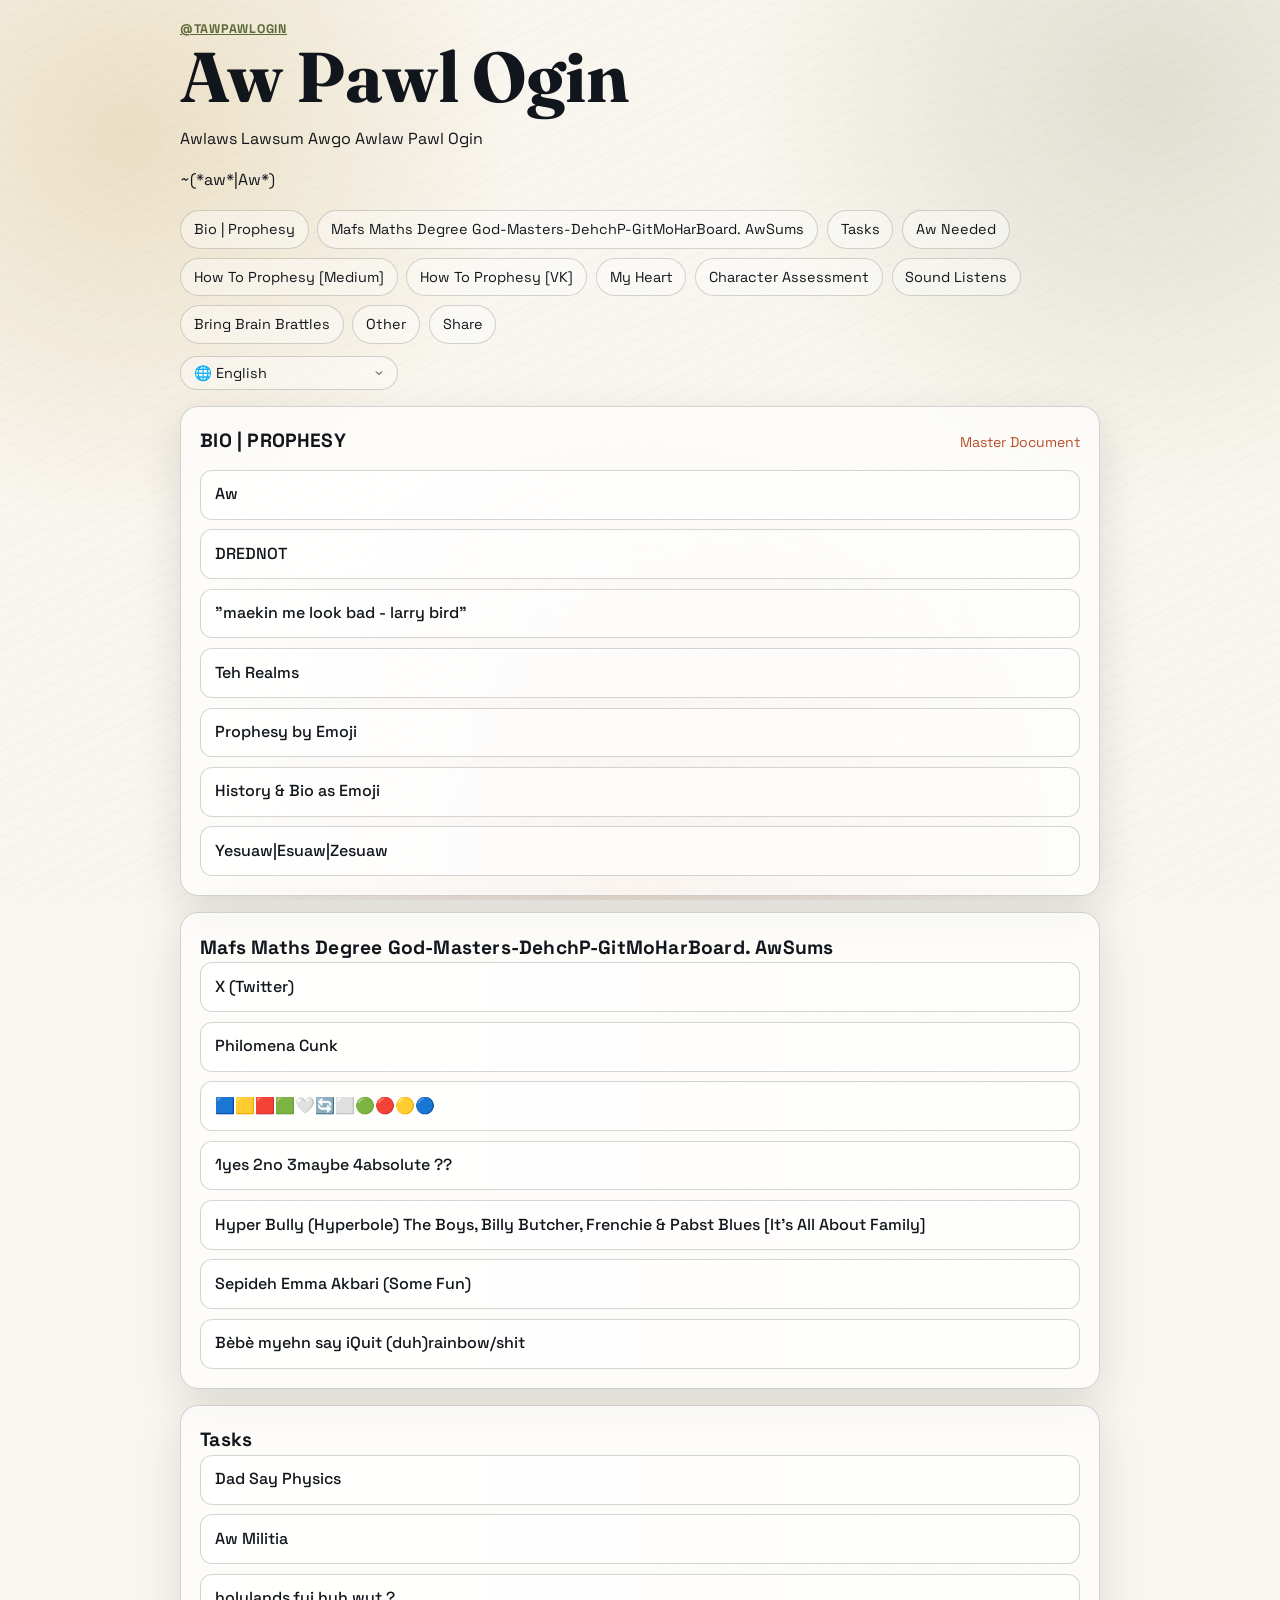
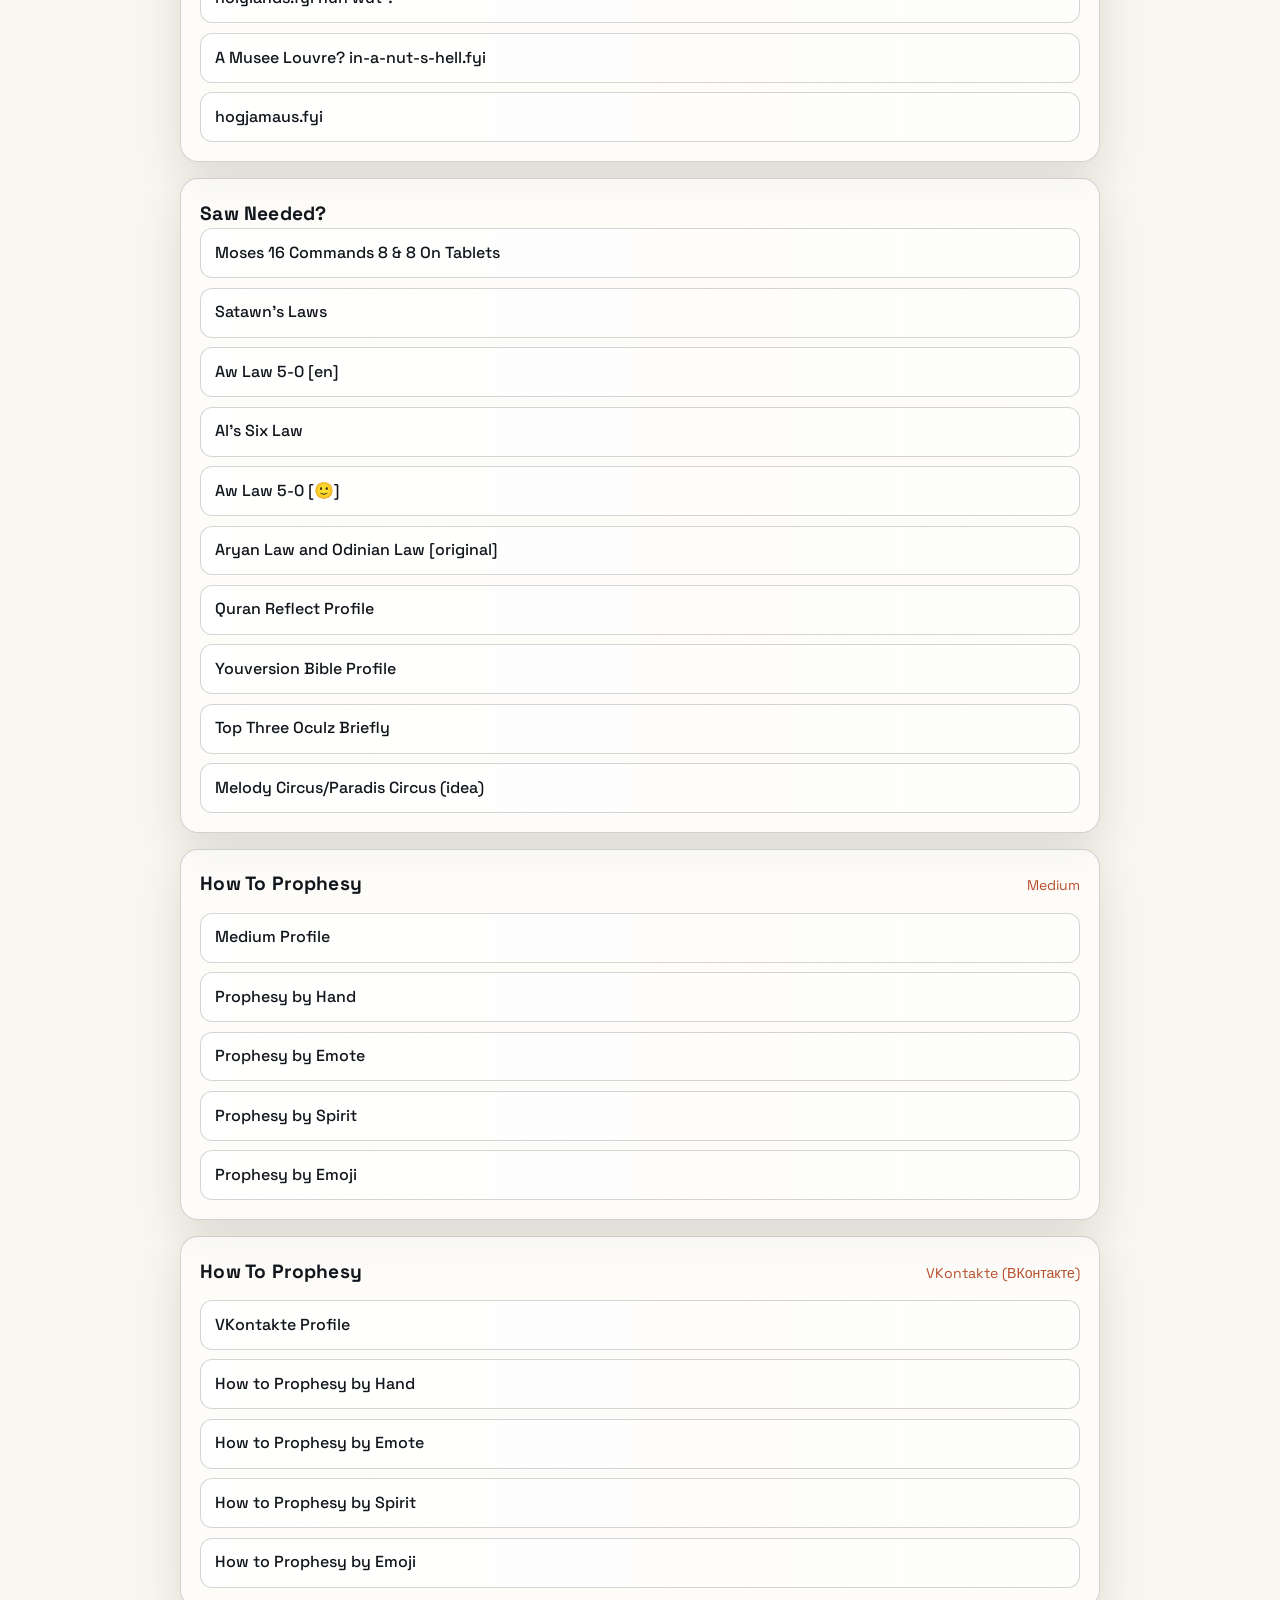
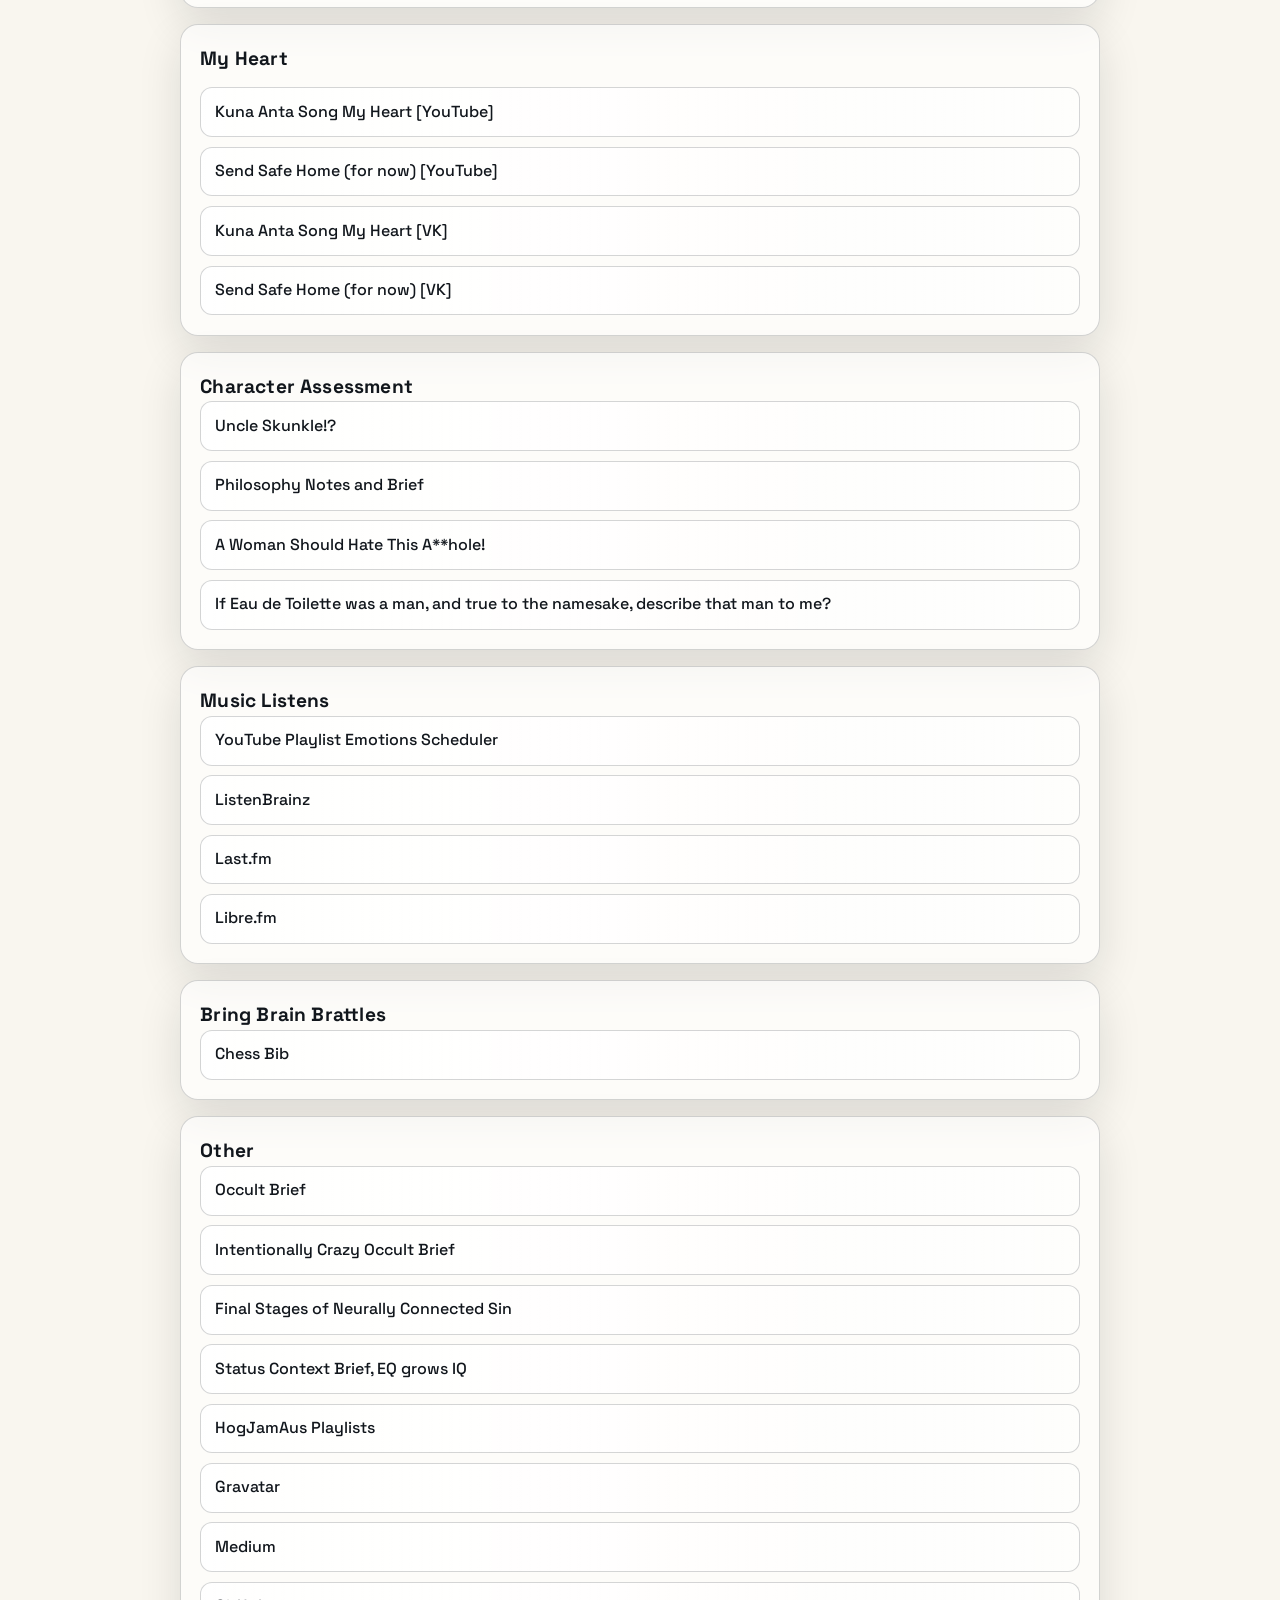
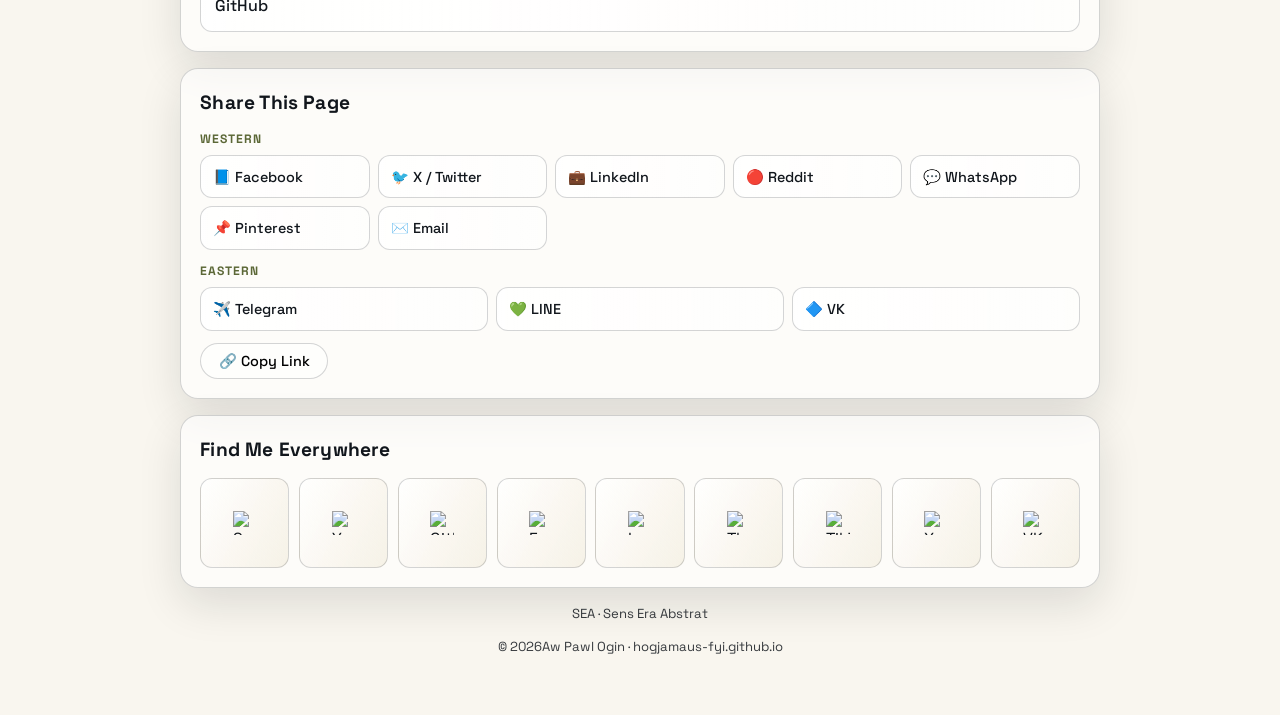
==== commit 49ca9f56: "Add new link to superhero database in index.html" ====
--- a/index.html
+++ b/index.html
@@ -113,6 +113,7 @@
           <a class="section-link" href="https://docs.google.com/document/d/1ytGZFABzJmVVMtfQI8vLPqGJ4vNPpA2cZzE6Ey8_O3M/edit?usp=drivesdk" target="_blank" rel="noopener noreferrer">Master Document</a>
         </div>
         <ul class="link-list">
+          <li><a href="https://www.superherodb.com/aw/10-81523/" target="_blank" rel="noopener noreferrer">Aw</a></li>
           <li><a href="https://docs.google.com/document/d/1Ksh8ESuVNiRx03PRiAruOsZ4qgNKM01JCkjQOC3lJjI/edit?usp=drivesdk" target="_blank" rel="noopener noreferrer">DREDNOT</a></li>
           <li><a href="https://docs.google.com/document/d/1JMK-zNgojiwaZexW9c-nwjczp-EeIZBj4O_Tzk8FDWE/edit?usp=drivesdk" target="_blank" rel="noopener noreferrer">"maekin me look bad - larry bird"</a></li>
           <li><a href="https://docs.google.com/spreadsheets/d/1RmmZs0U6QWXniK8GM3zYOKncpAAsE3nUNwV5fCXVe7U/edit?usp=drivesdk" target="_blank" rel="noopener noreferrer">Teh Realms</a></li
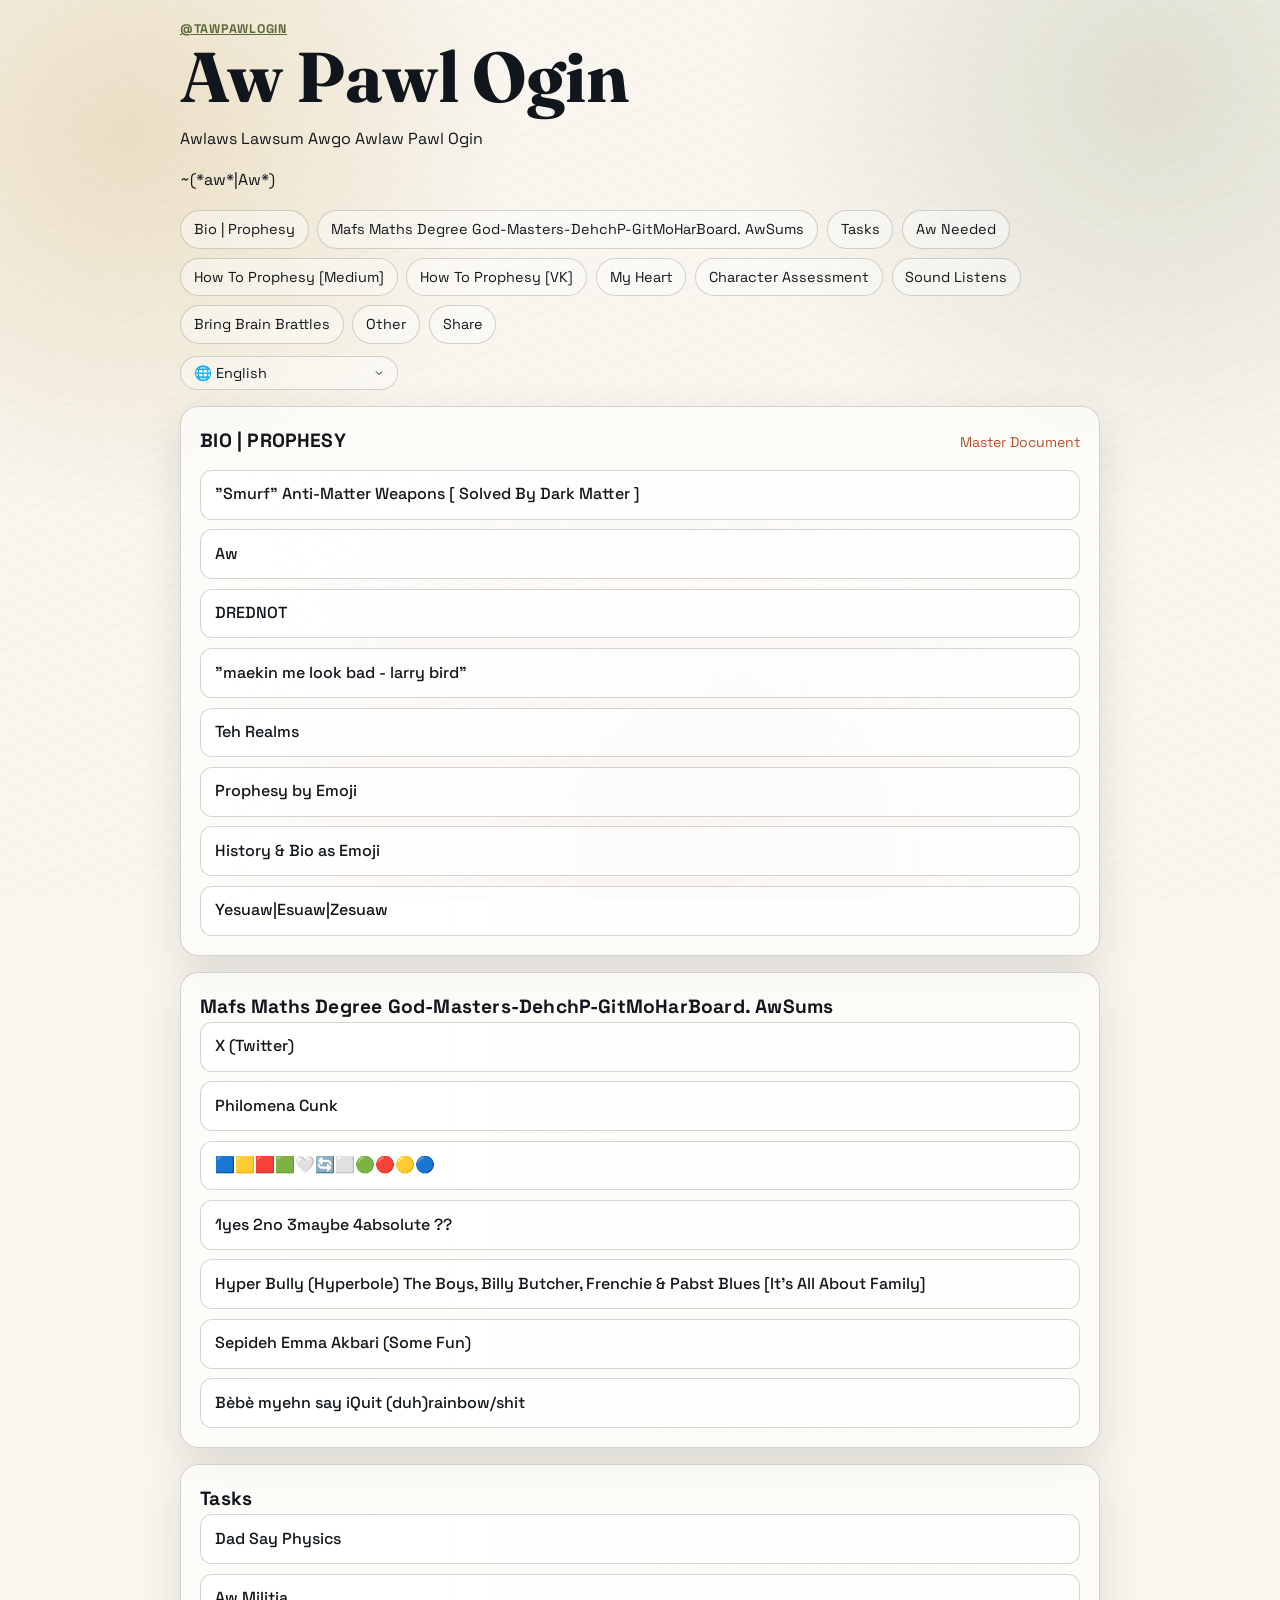
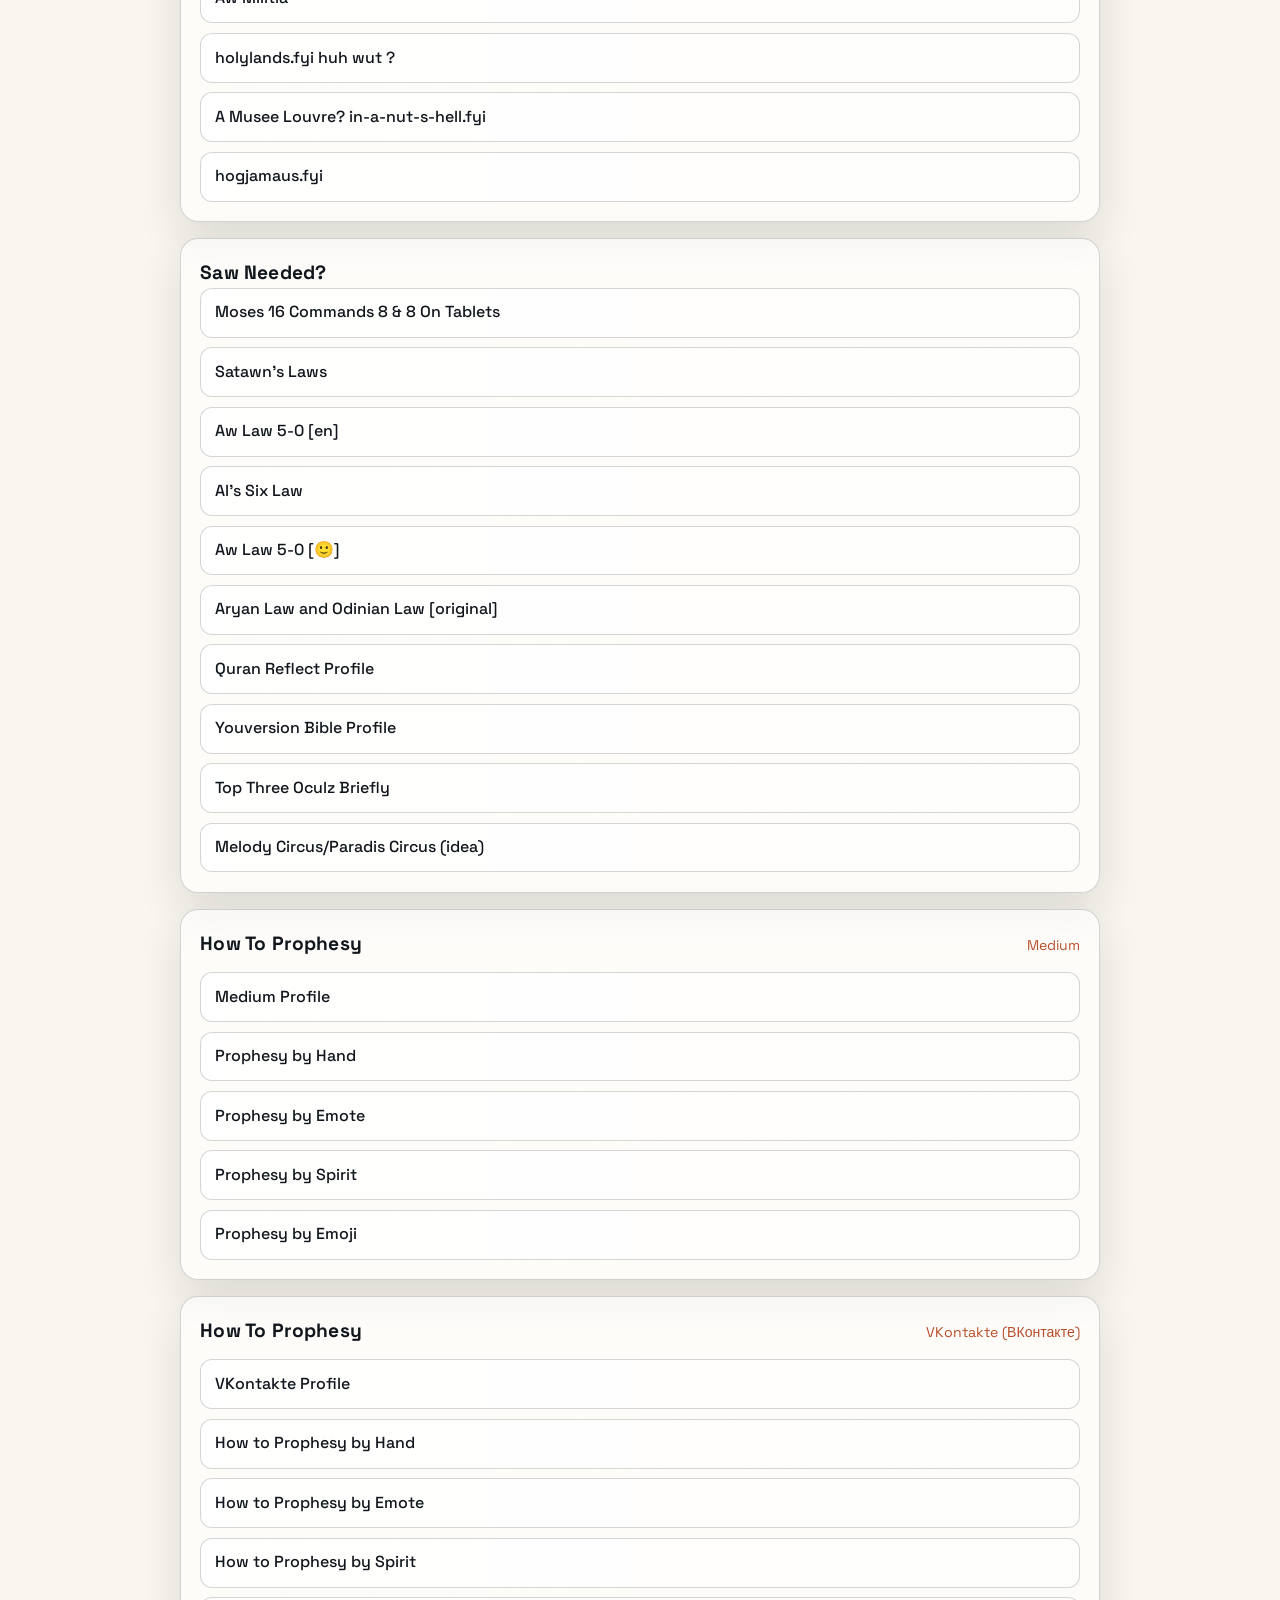
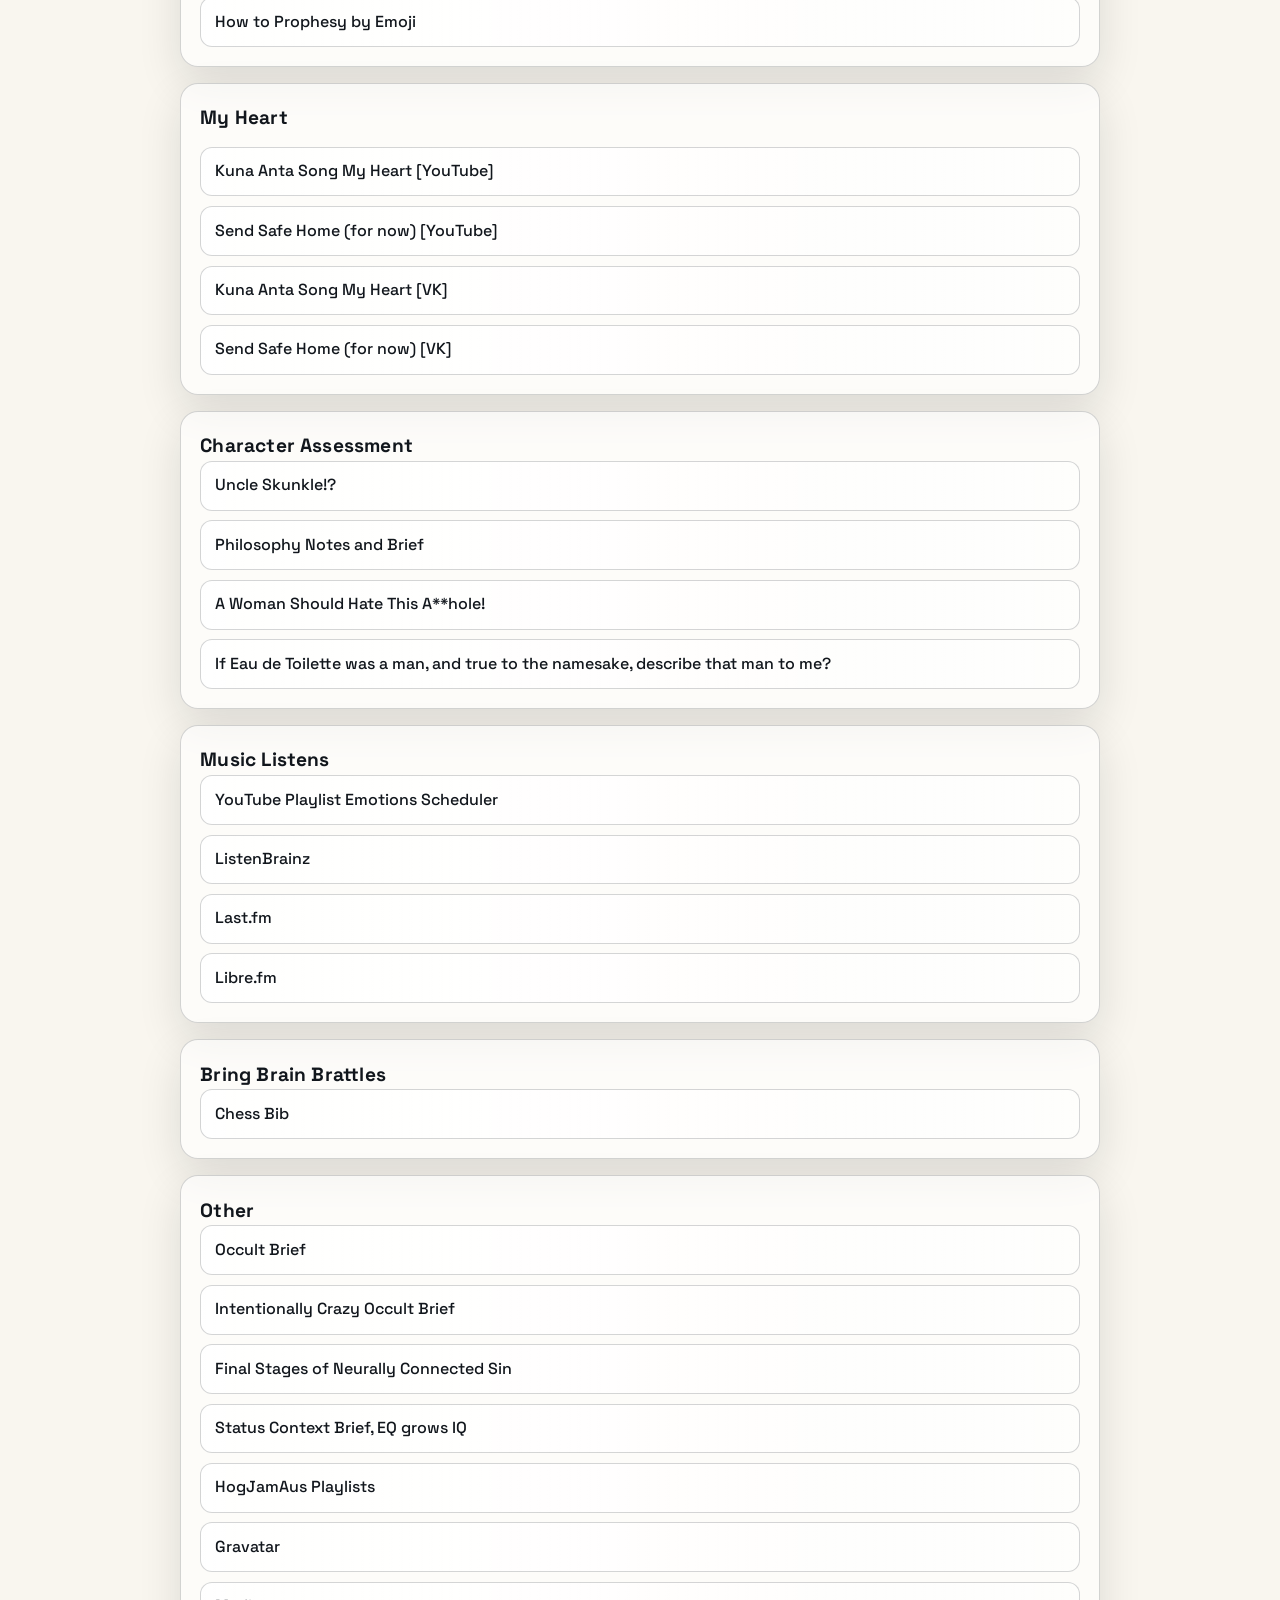
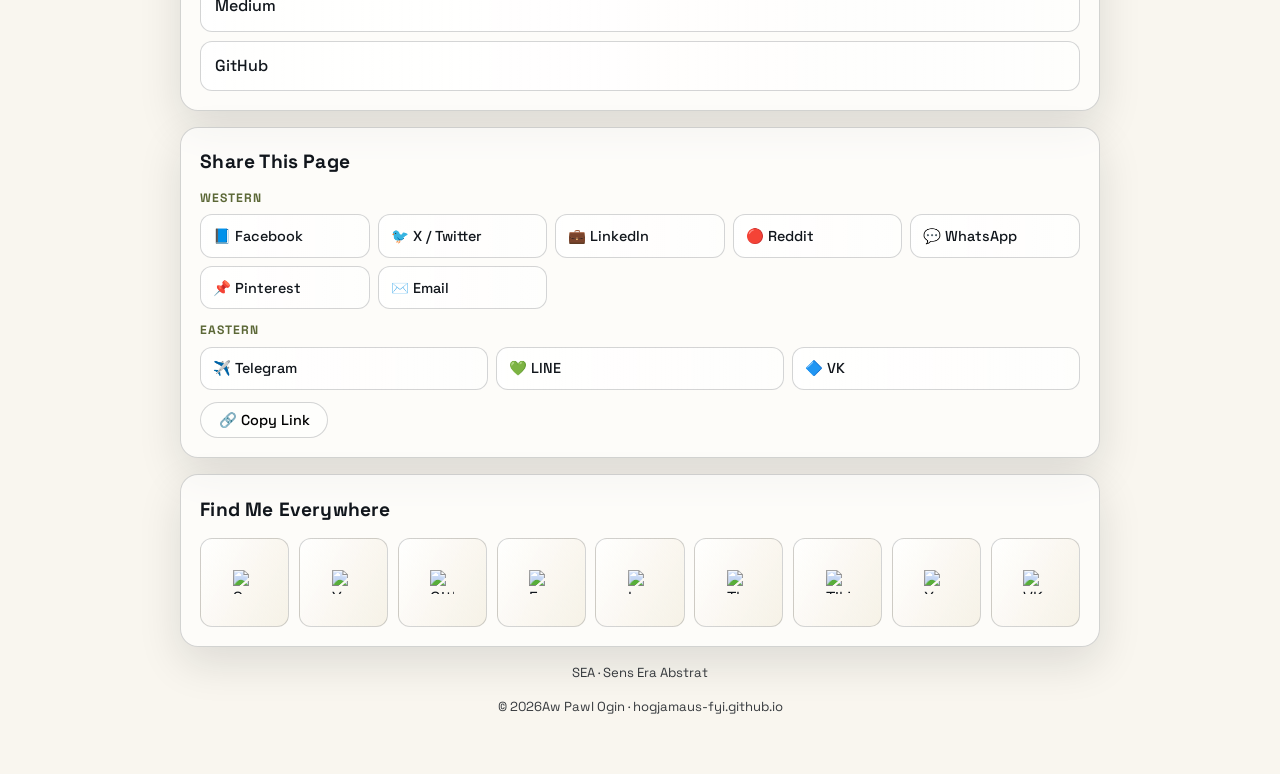
==== commit 5aa3143f: "Add new link for 'Smurf' Anti-Matter Weapons" ====
--- a/index.html
+++ b/index.html
@@ -113,6 +113,7 @@
           <a class="section-link" href="https://docs.google.com/document/d/1ytGZFABzJmVVMtfQI8vLPqGJ4vNPpA2cZzE6Ey8_O3M/edit?usp=drivesdk" target="_blank" rel="noopener noreferrer">Master Document</a>
         </div>
         <ul class="link-list">
+          <li><a href="https://share.google/aimode/O5IwSxBTgzJg18tlH" target="_blank" rel="noopener noreferrer">"Smurf" Anti-Matter Weapons [ Solved By Dark Matter ]</a></li>
           <li><a href="https://www.superherodb.com/aw/10-81523/" target="_blank" rel="noopener noreferrer">Aw</a></li>
           <li><a href="https://docs.google.com/document/d/1Ksh8ESuVNiRx03PRiAruOsZ4qgNKM01JCkjQOC3lJjI/edit?usp=drivesdk" target="_blank" rel="noopener noreferrer">DREDNOT</a></li>
           <li><a href="https://docs.google.com/document/d/1JMK-zNgojiwaZexW9c-nwjczp-EeIZBj4O_Tzk8FDWE/edit?usp=drivesdk" target="_blank" rel="noopener noreferrer">"maekin me look bad - larry bird"</a></li>
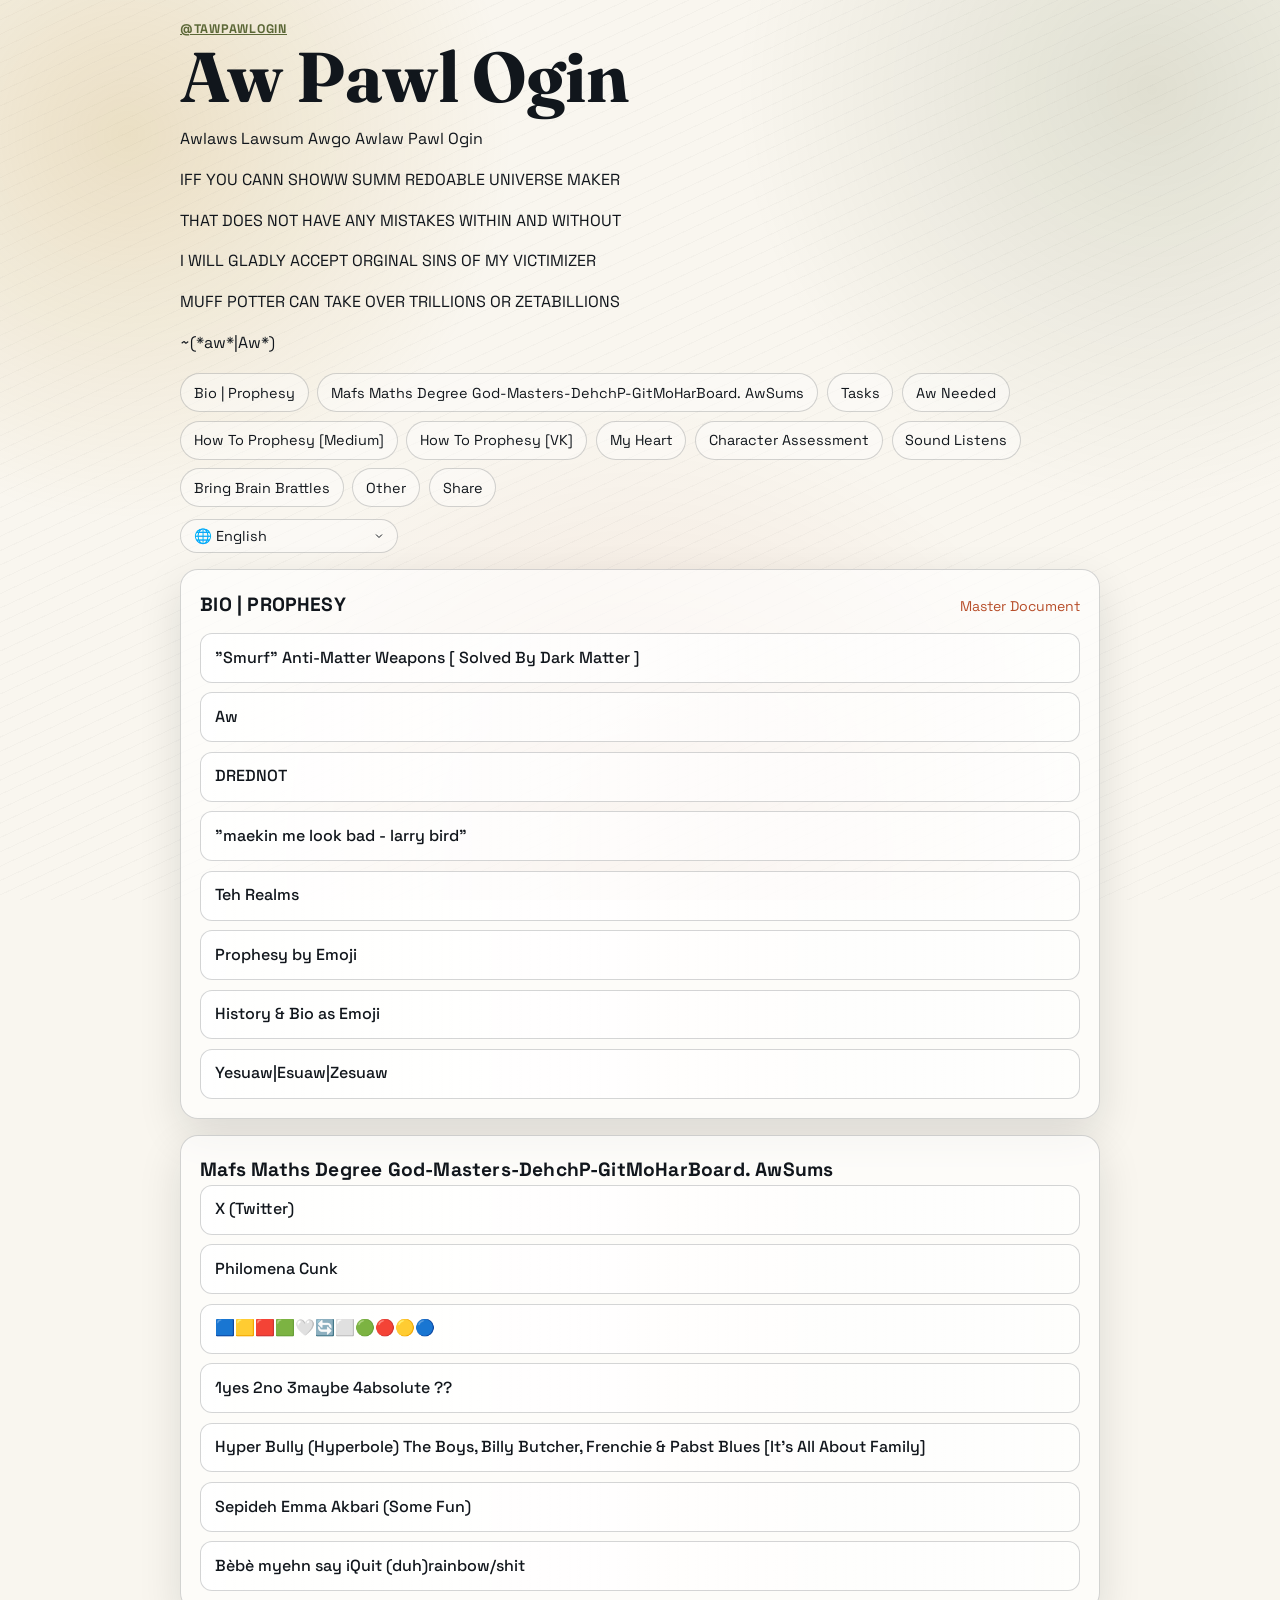
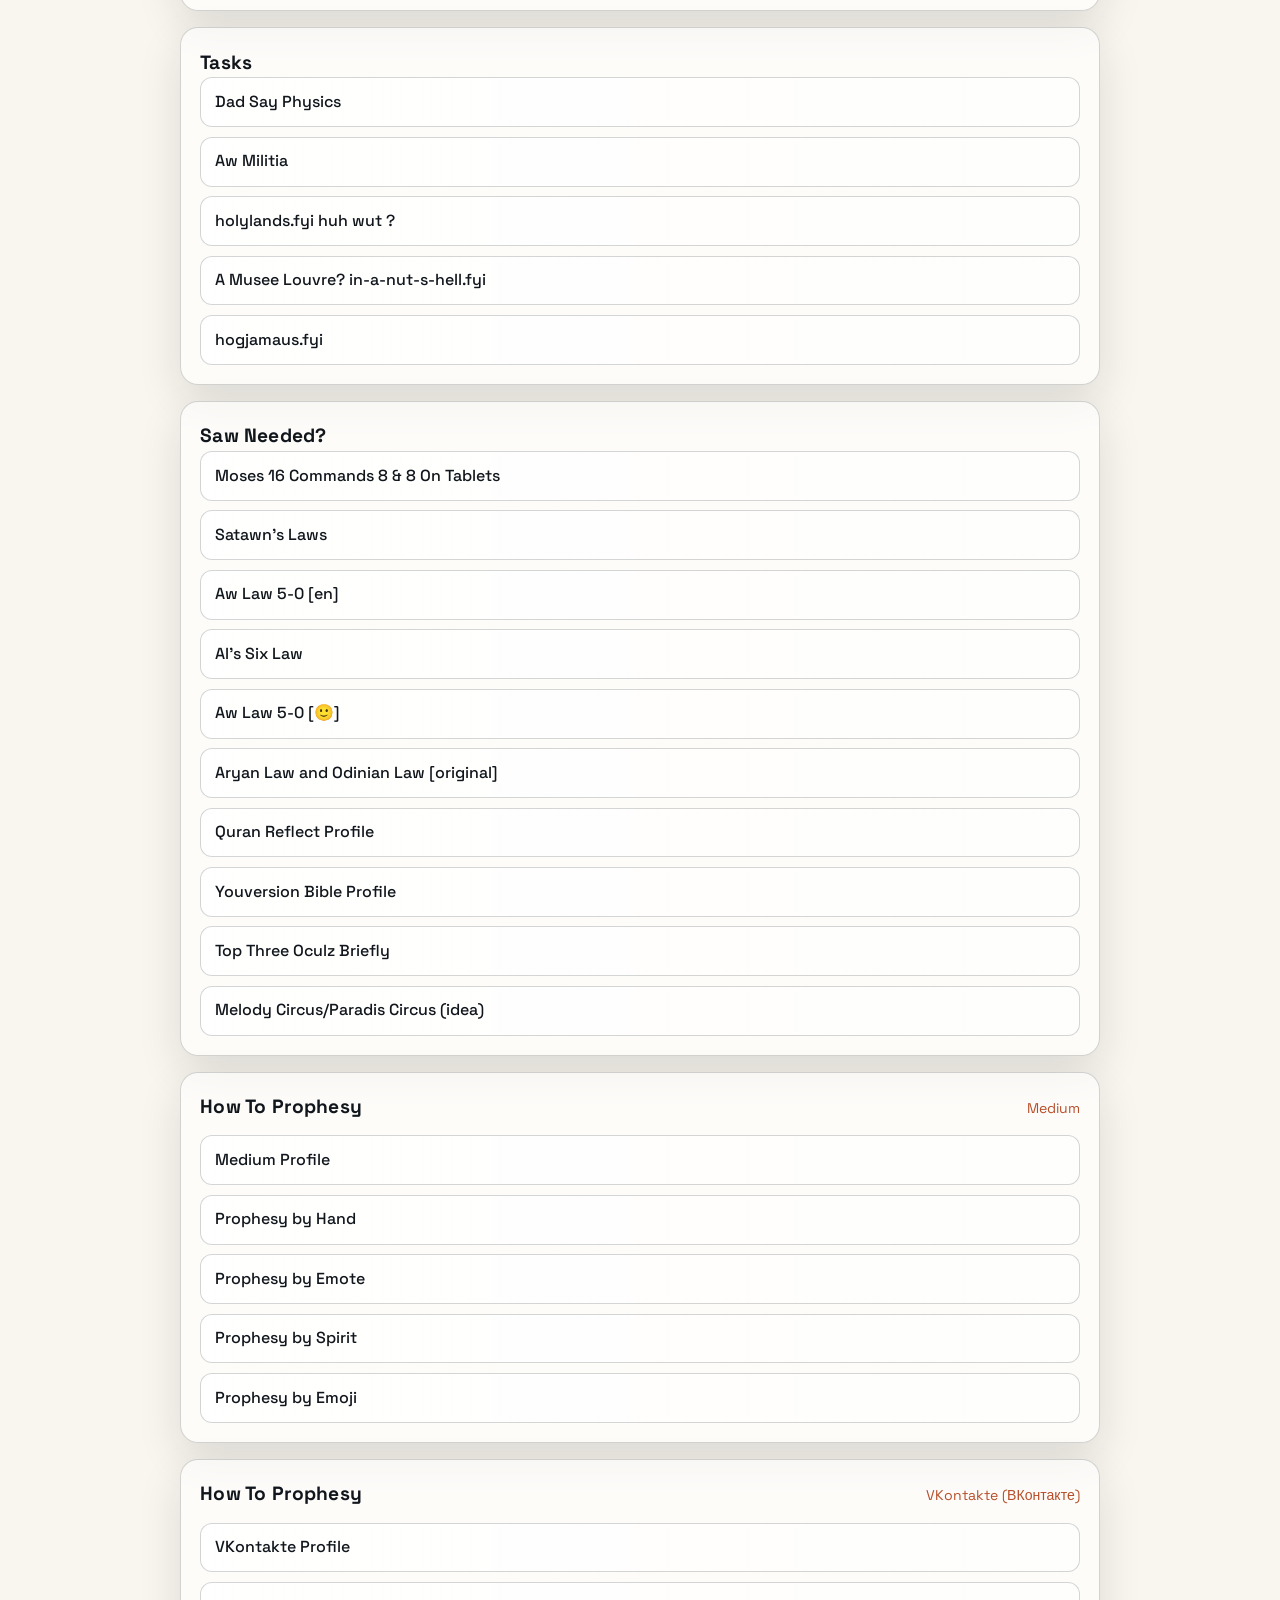
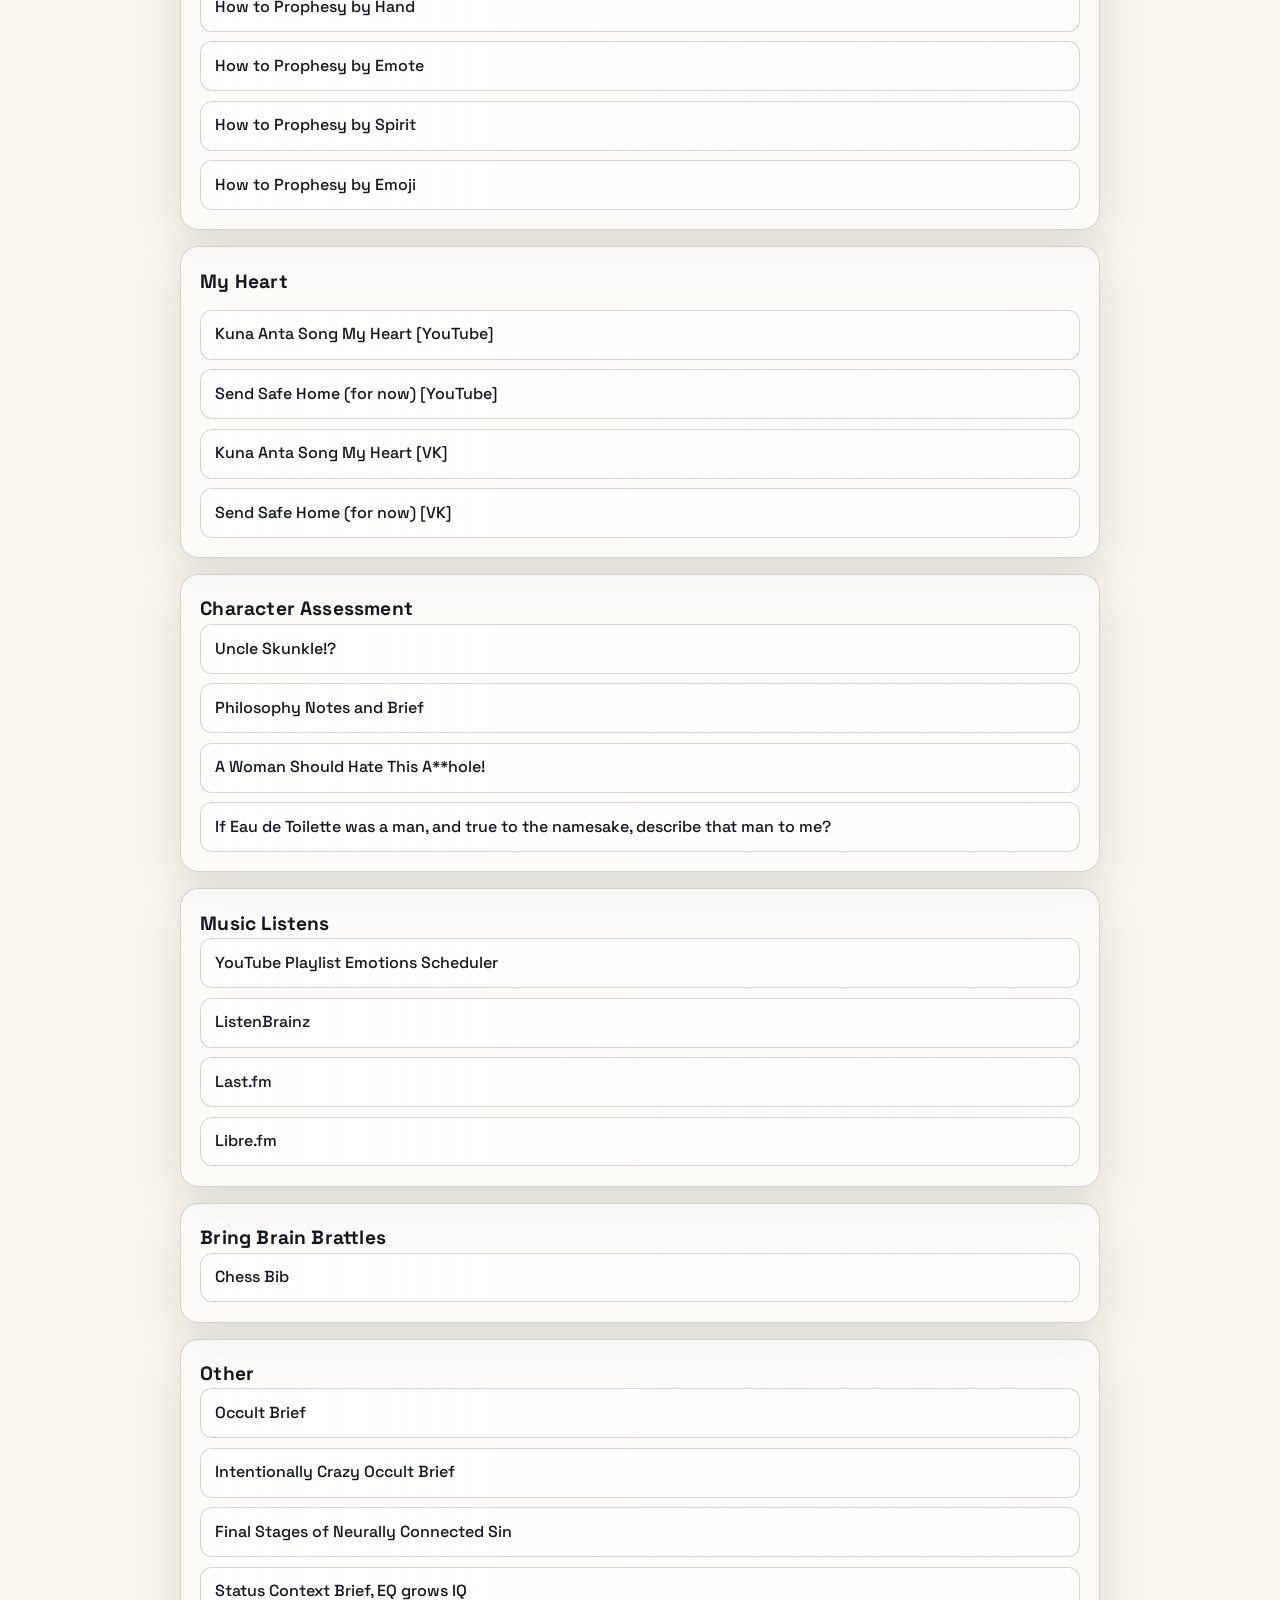
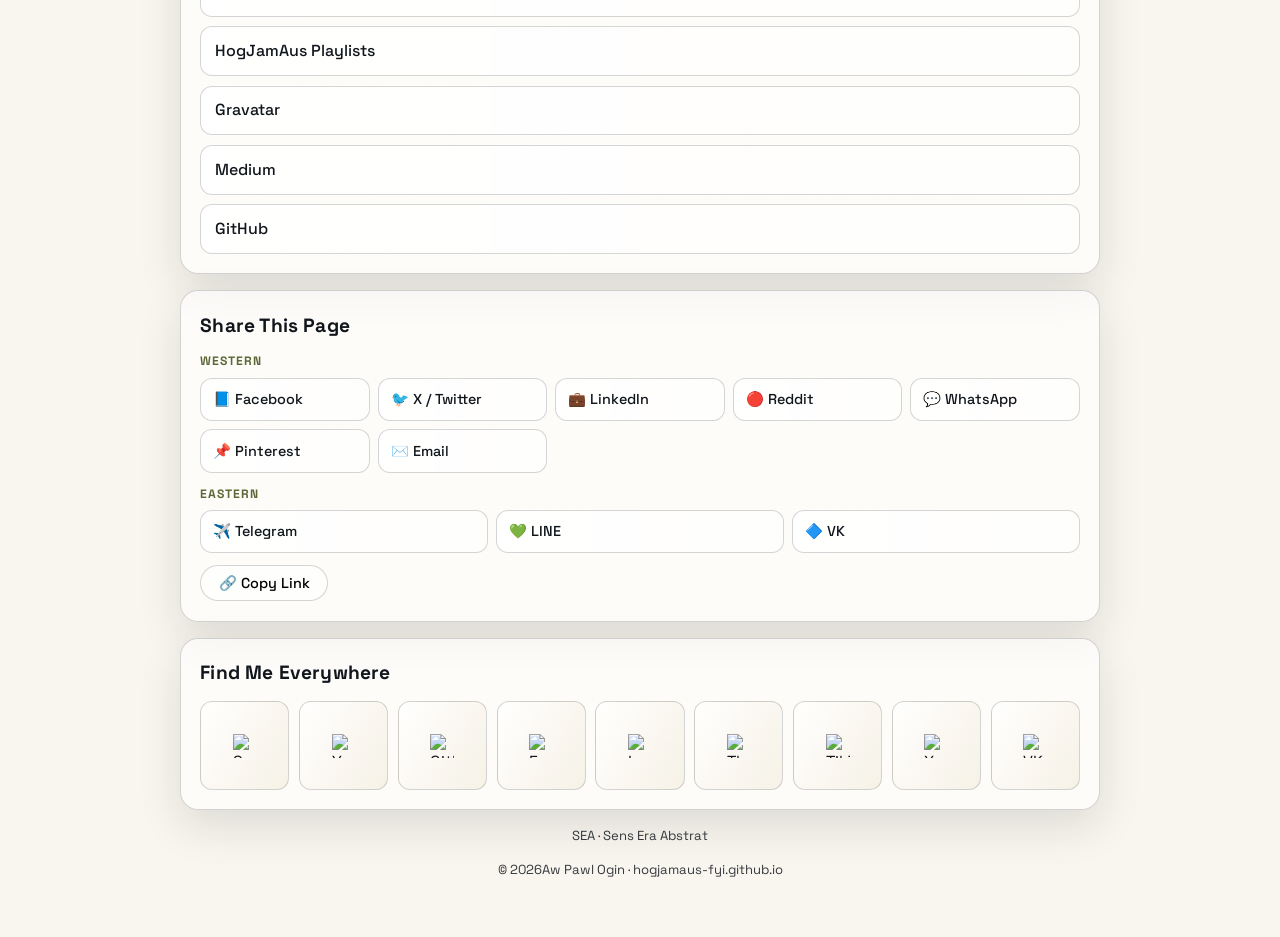
==== commit 396be522: "Add additional paragraphs to index.html" ====
--- a/index.html
+++ b/index.html
@@ -74,6 +74,10 @@
       <p class="kicker"><a href="https://x.com/tawpawlogin" target="_blank" rel="noopener noreferrer">@tawpawlogin</a></p>
       <h1>Aw Pawl Ogin</h1>
       <p>Awlaws Lawsum Awgo Awlaw Pawl Ogin</p>
+      <p>IFF YOU CANN SHOWW SUMM REDOABLE UNIVERSE MAKER</p>
+      <p>THAT DOES NOT HAVE ANY MISTAKES WITHIN AND WITHOUT</p>
+      <p>I WILL GLADLY ACCEPT ORGINAL SINS OF MY VICTIMIZER</p>
+      <p>MUFF POTTER CAN TAKE OVER TRILLIONS OR ZETABILLIONS</p>
       <p>~(*aw*|Aw*)</p>
       <nav class="site-nav" aria-label="Section navigation">
         <a href="#bio-prophesy">Bio | Prophesy</a>
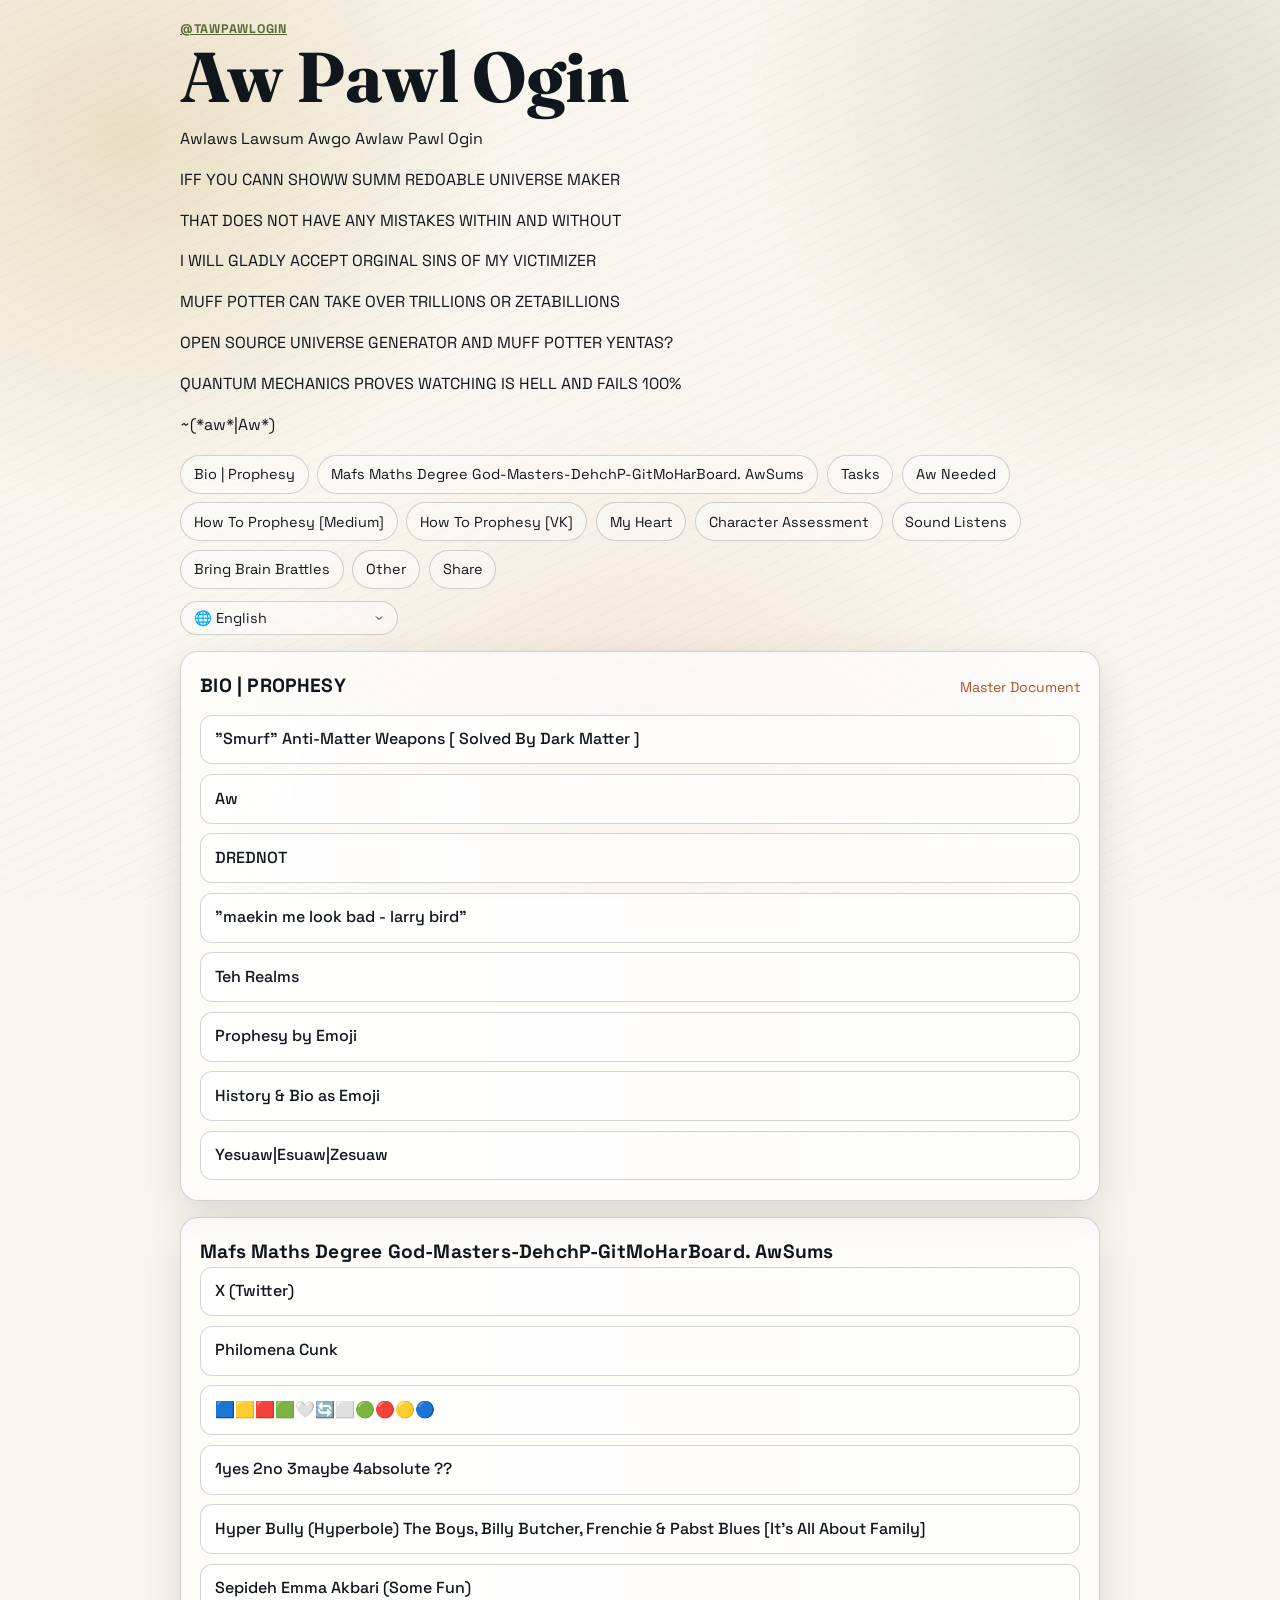
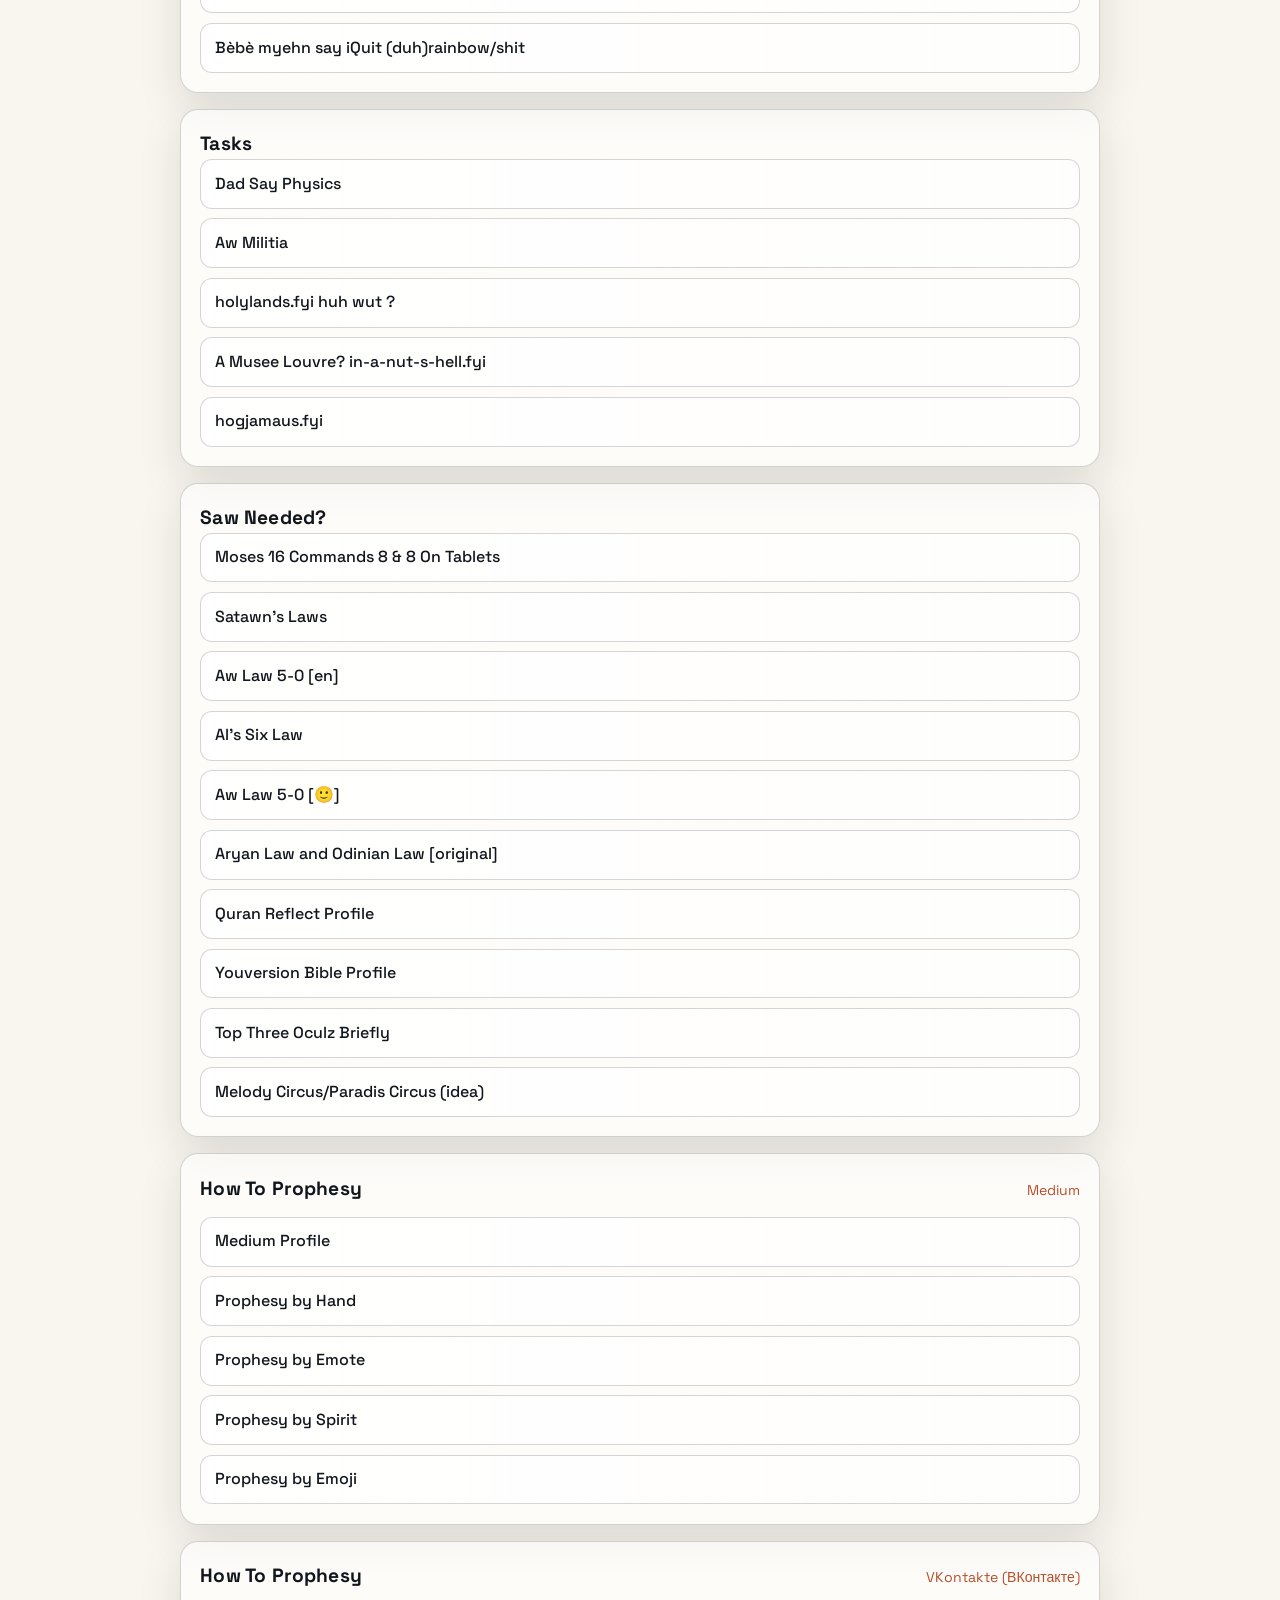
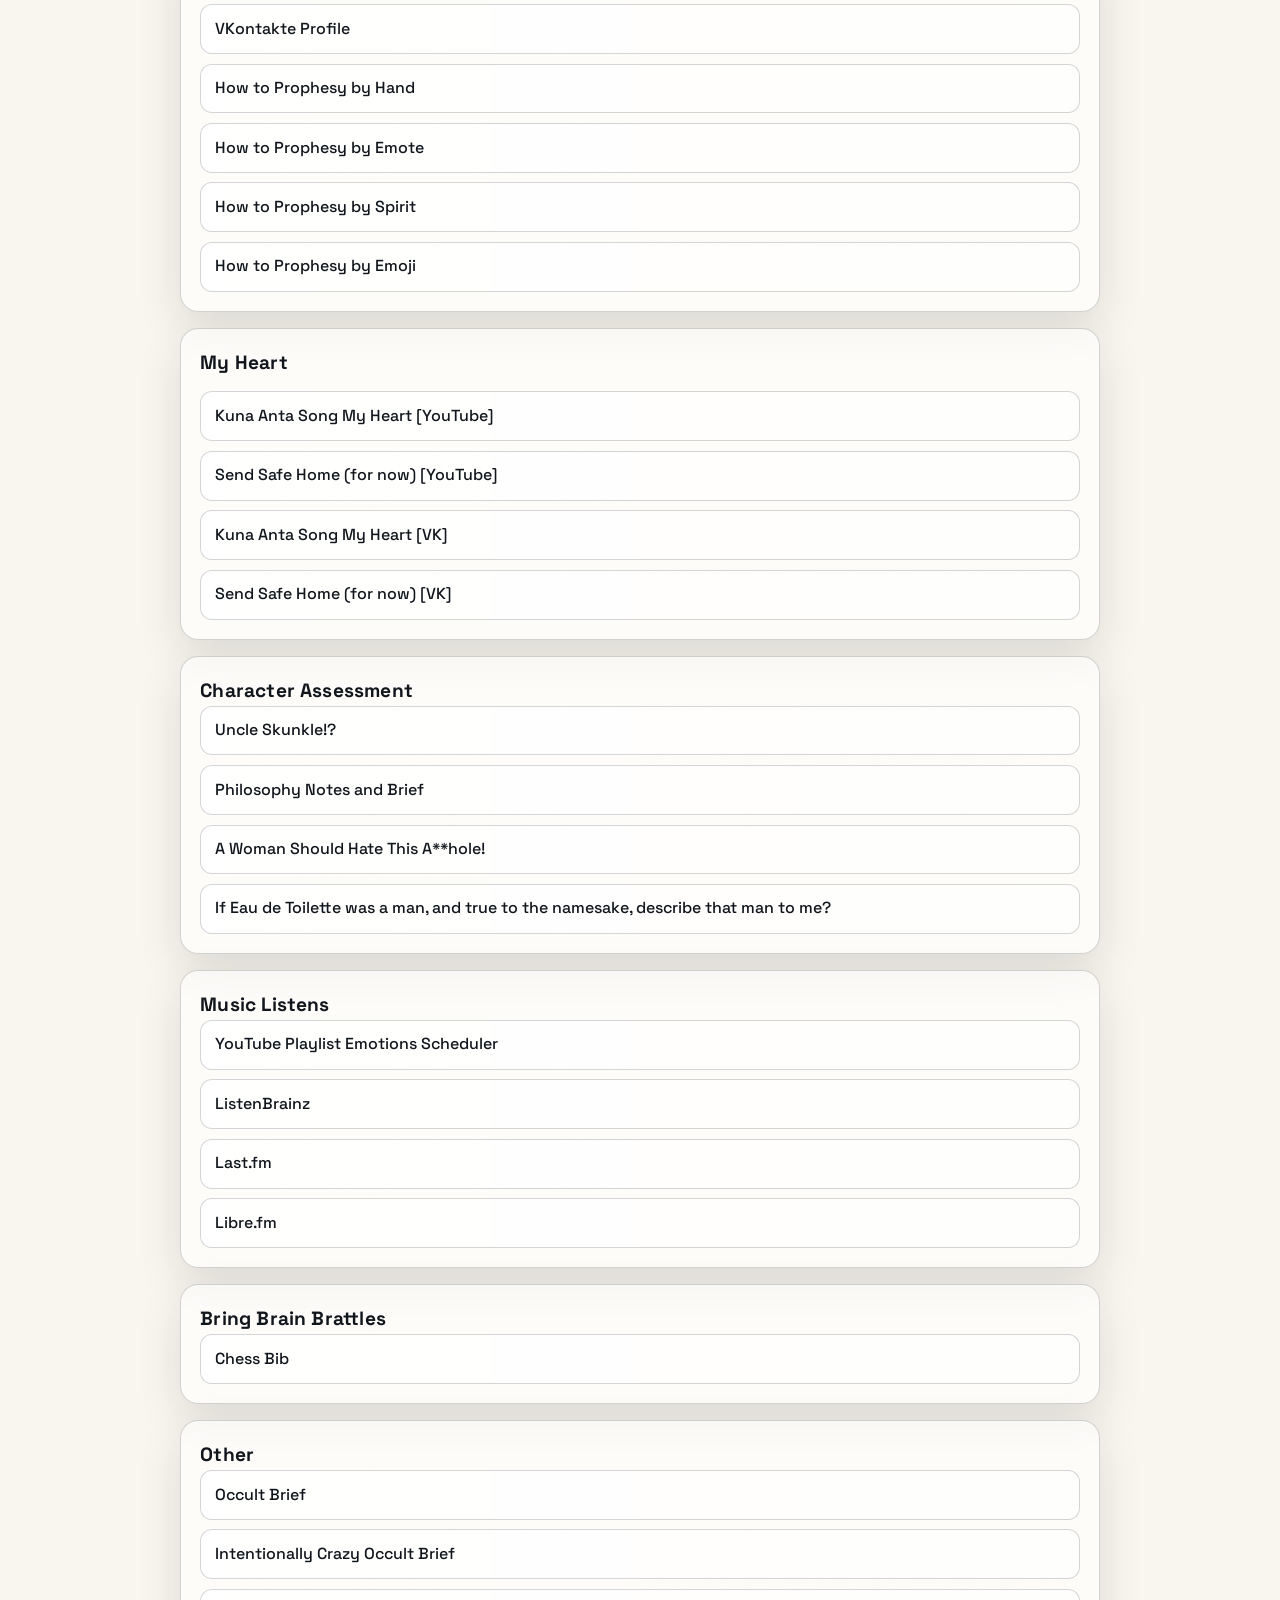
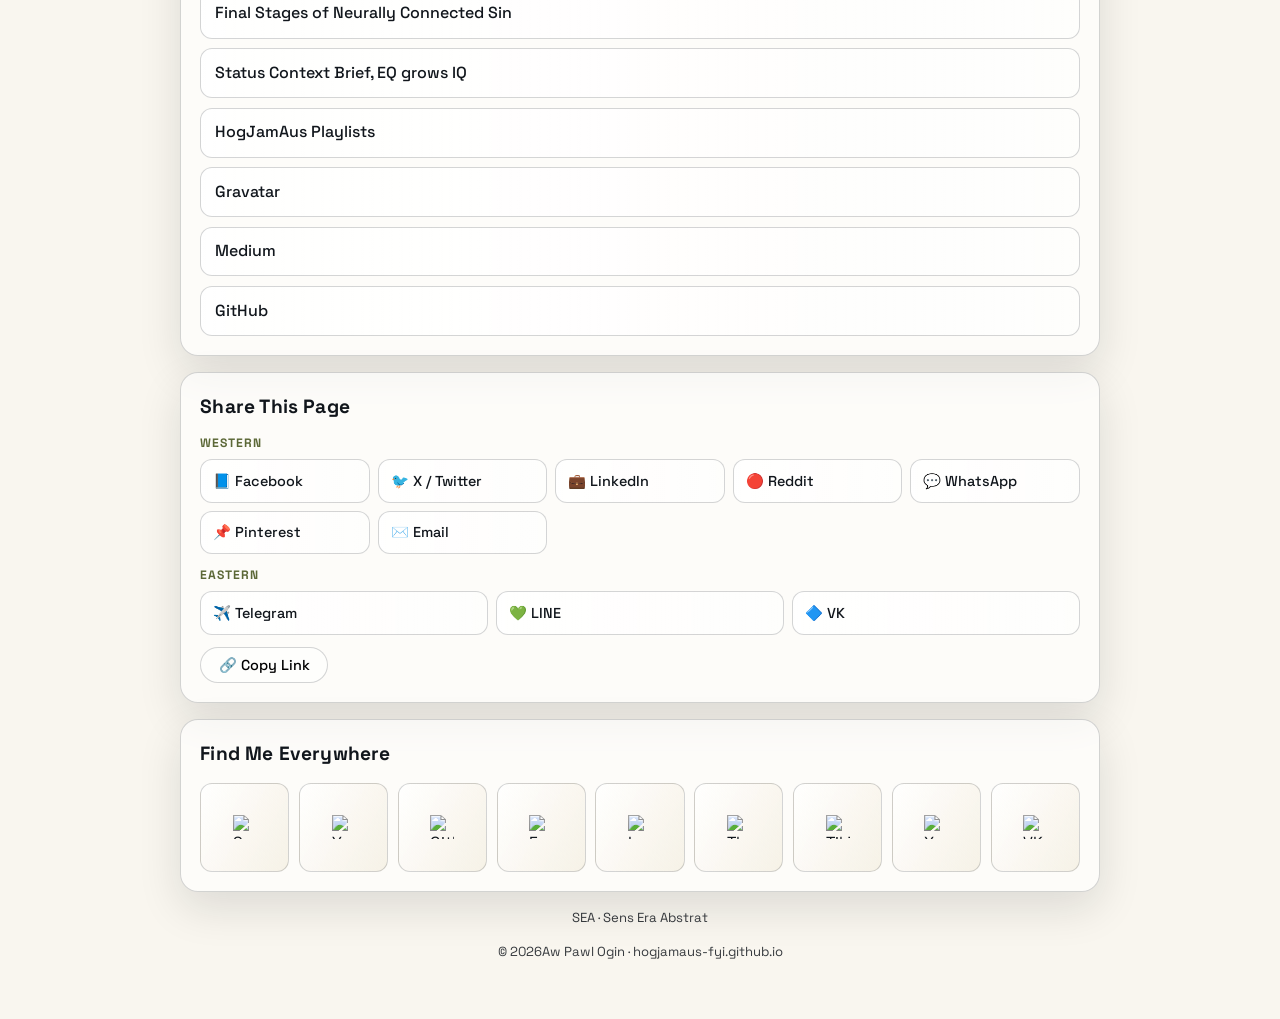
==== commit 5600b305: "Add new paragraphs to index.html" ====
--- a/index.html
+++ b/index.html
@@ -78,6 +78,8 @@
       <p>THAT DOES NOT HAVE ANY MISTAKES WITHIN AND WITHOUT</p>
       <p>I WILL GLADLY ACCEPT ORGINAL SINS OF MY VICTIMIZER</p>
       <p>MUFF POTTER CAN TAKE OVER TRILLIONS OR ZETABILLIONS</p>
+      <p>OPEN SOURCE UNIVERSE GENERATOR AND MUFF POTTER YENTAS?</p>
+      <p>QUANTUM MECHANICS PROVES WATCHING IS HELL AND FAILS 100%</p>
       <p>~(*aw*|Aw*)</p>
       <nav class="site-nav" aria-label="Section navigation">
         <a href="#bio-prophesy">Bio | Prophesy</a>
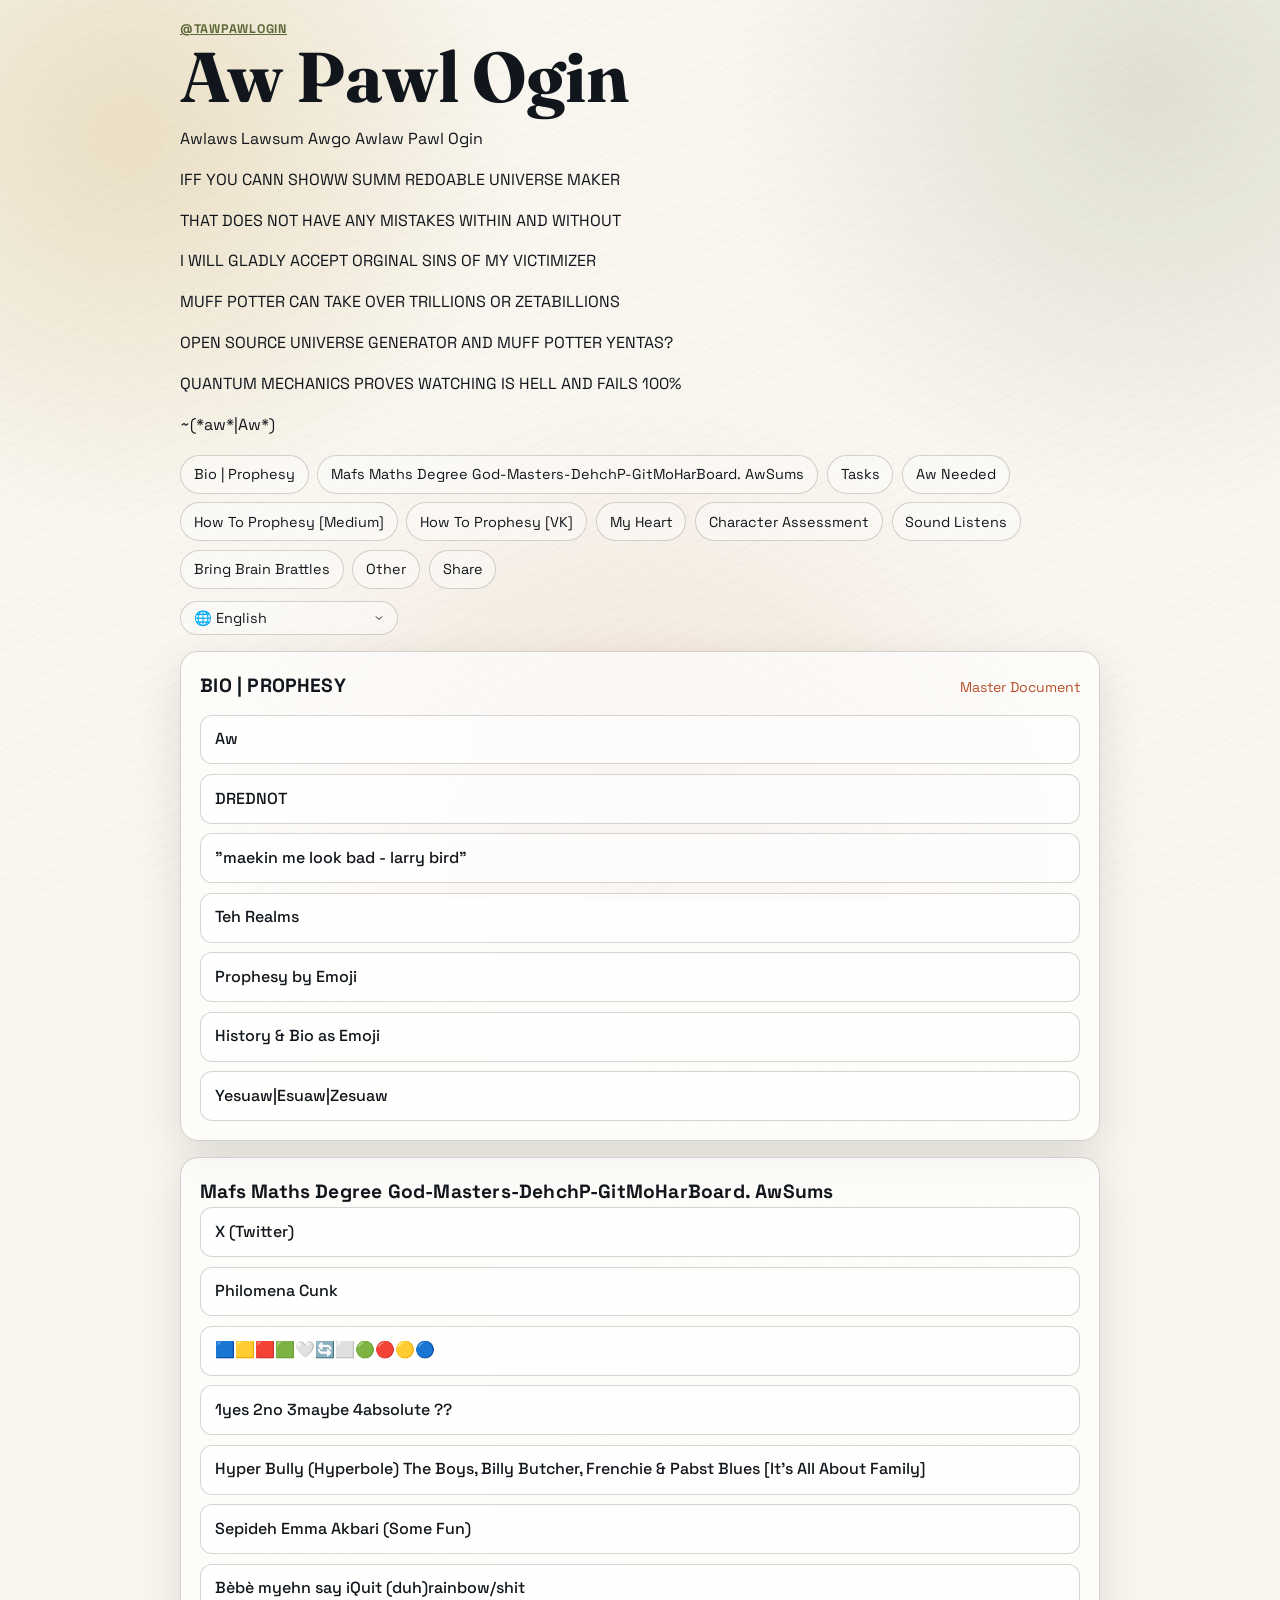
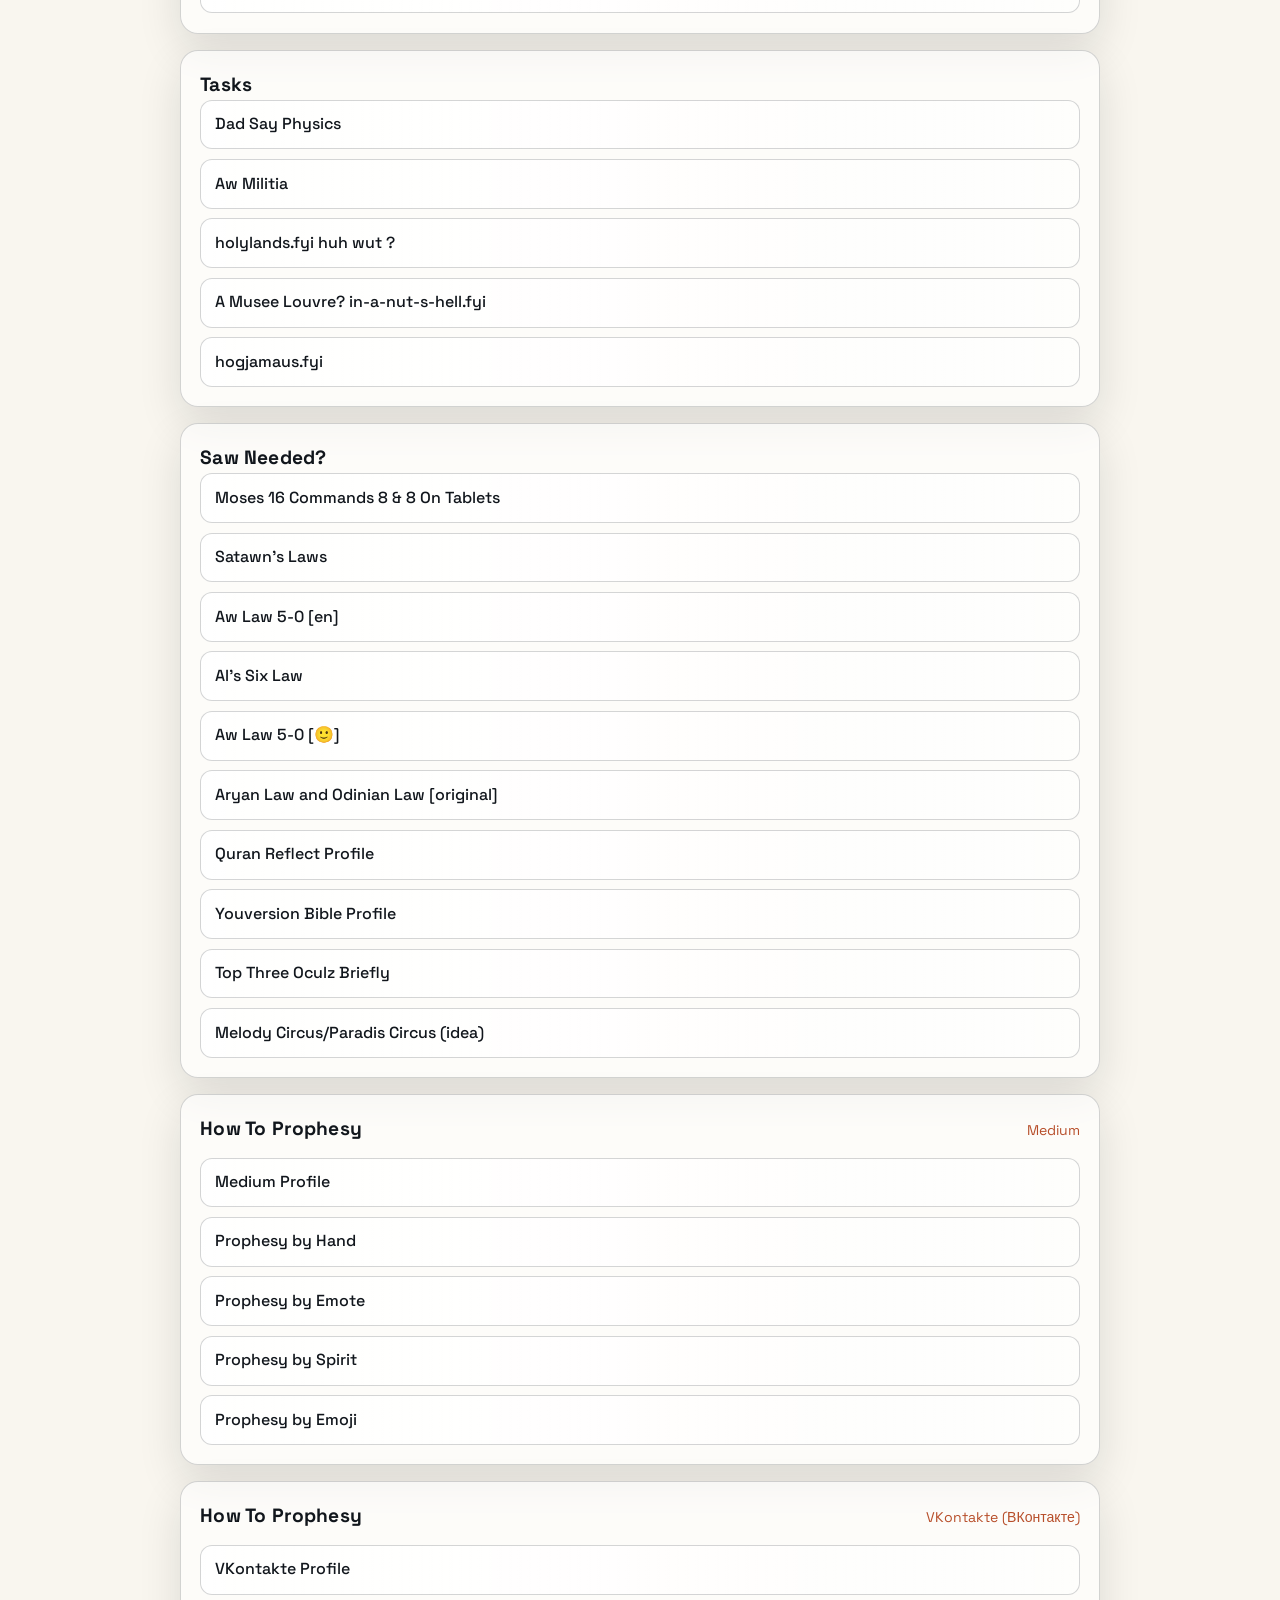
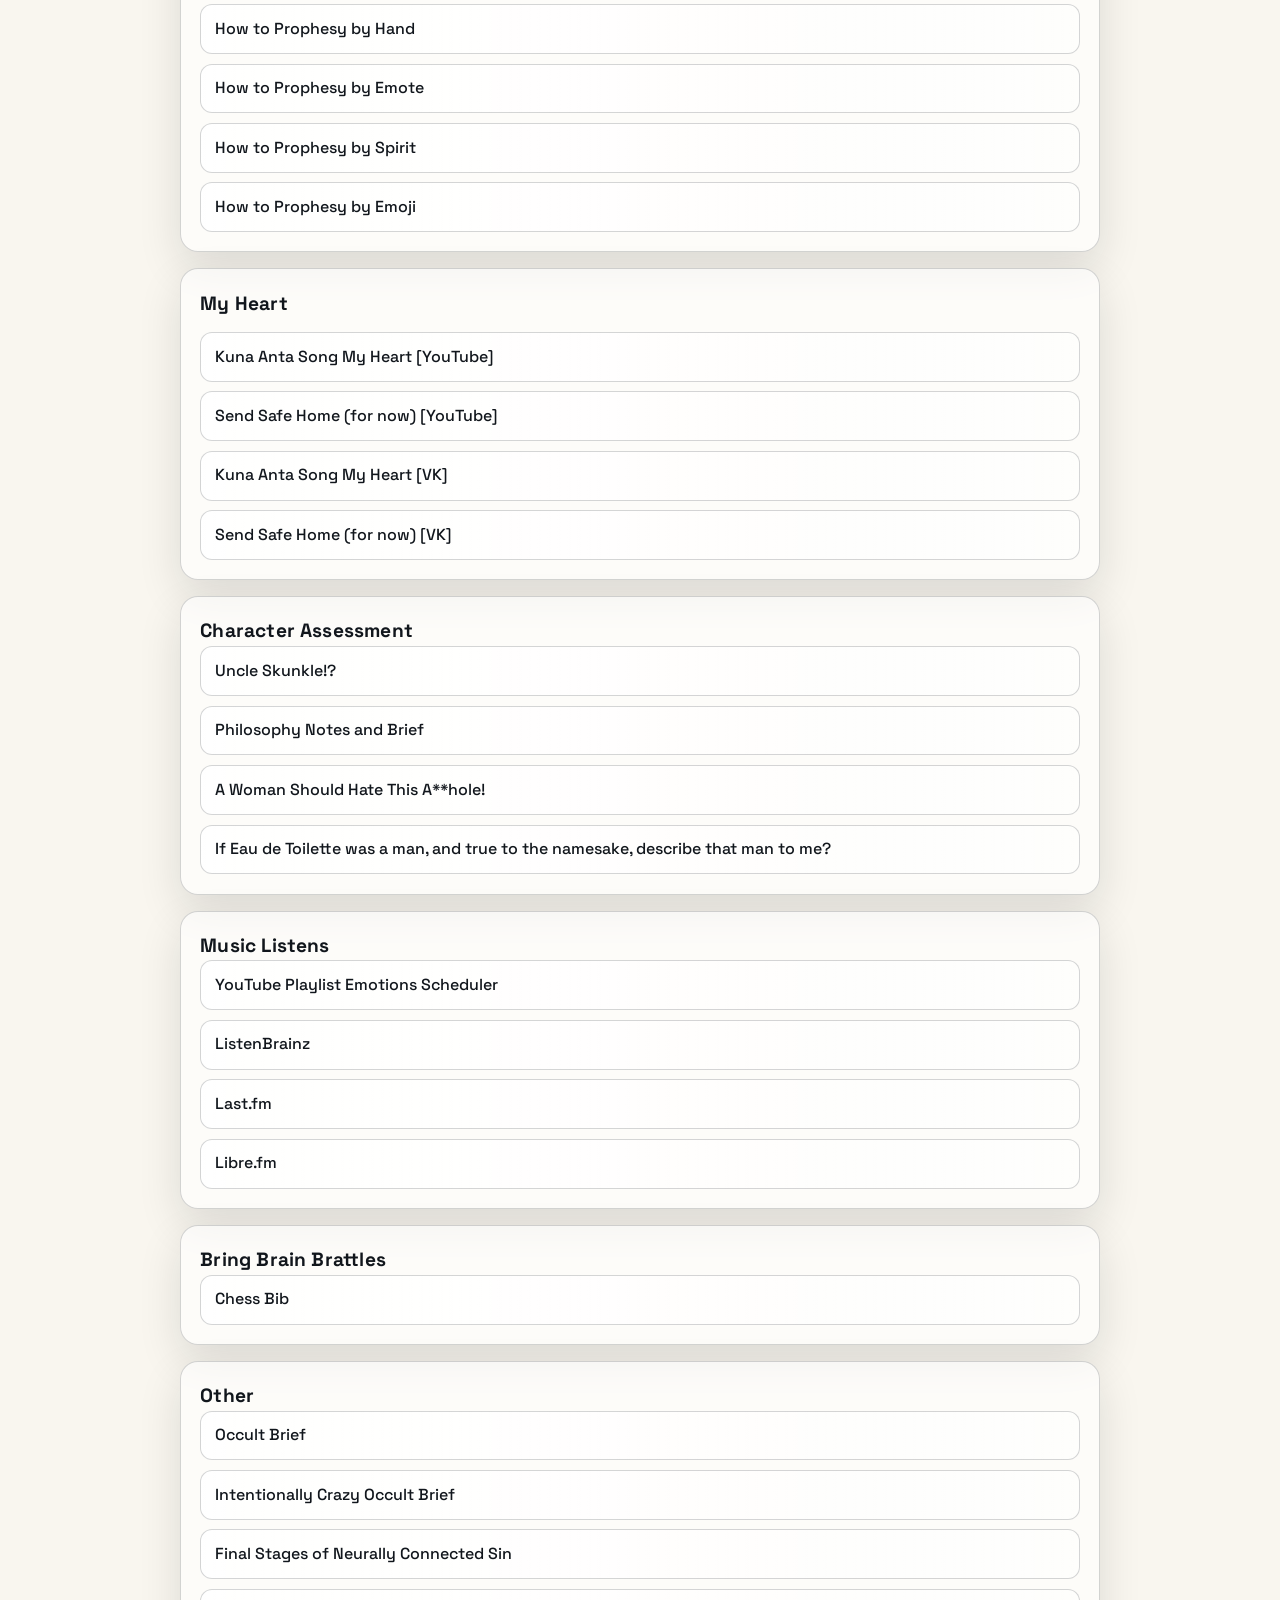
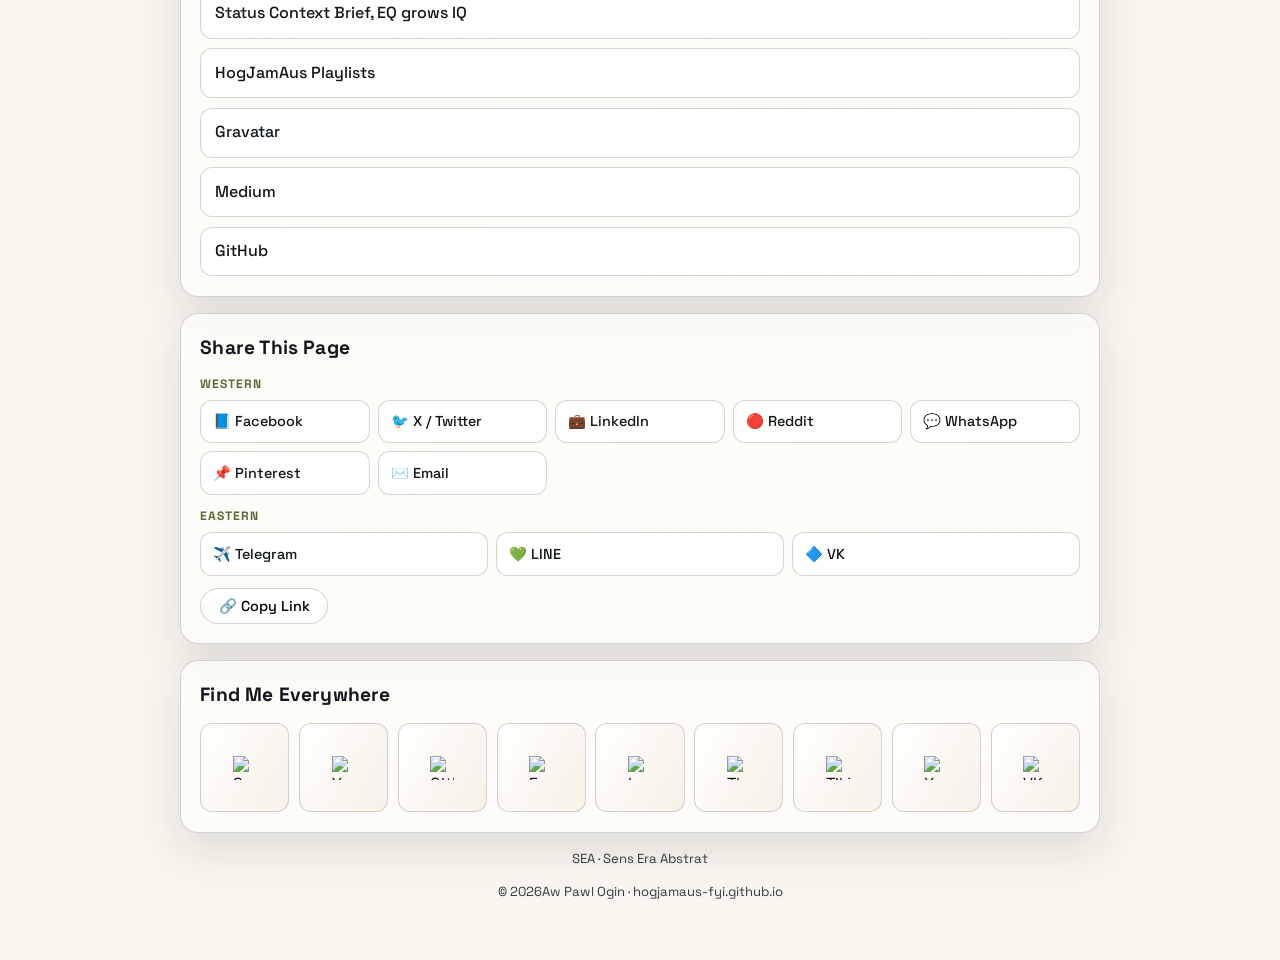
==== commit c75e13e0: "Remove link to 'Smurf' Anti-Matter Weapons Removed a link to 'Smurf' Anti-Matter Weapons." ====
--- a/index.html
+++ b/index.html
@@ -119,7 +119,6 @@
           <a class="section-link" href="https://docs.google.com/document/d/1ytGZFABzJmVVMtfQI8vLPqGJ4vNPpA2cZzE6Ey8_O3M/edit?usp=drivesdk" target="_blank" rel="noopener noreferrer">Master Document</a>
         </div>
         <ul class="link-list">
-          <li><a href="https://share.google/aimode/O5IwSxBTgzJg18tlH" target="_blank" rel="noopener noreferrer">"Smurf" Anti-Matter Weapons [ Solved By Dark Matter ]</a></li>
           <li><a href="https://www.superherodb.com/aw/10-81523/" target="_blank" rel="noopener noreferrer">Aw</a></li>
           <li><a href="https://docs.google.com/document/d/1Ksh8ESuVNiRx03PRiAruOsZ4qgNKM01JCkjQOC3lJjI/edit?usp=drivesdk" target="_blank" rel="noopener noreferrer">DREDNOT</a></li>
           <li><a href="https://docs.google.com/document/d/1JMK-zNgojiwaZexW9c-nwjczp-EeIZBj4O_Tzk8FDWE/edit?usp=drivesdk" target="_blank" rel="noopener noreferrer">"maekin me look bad - larry bird"</a></li>
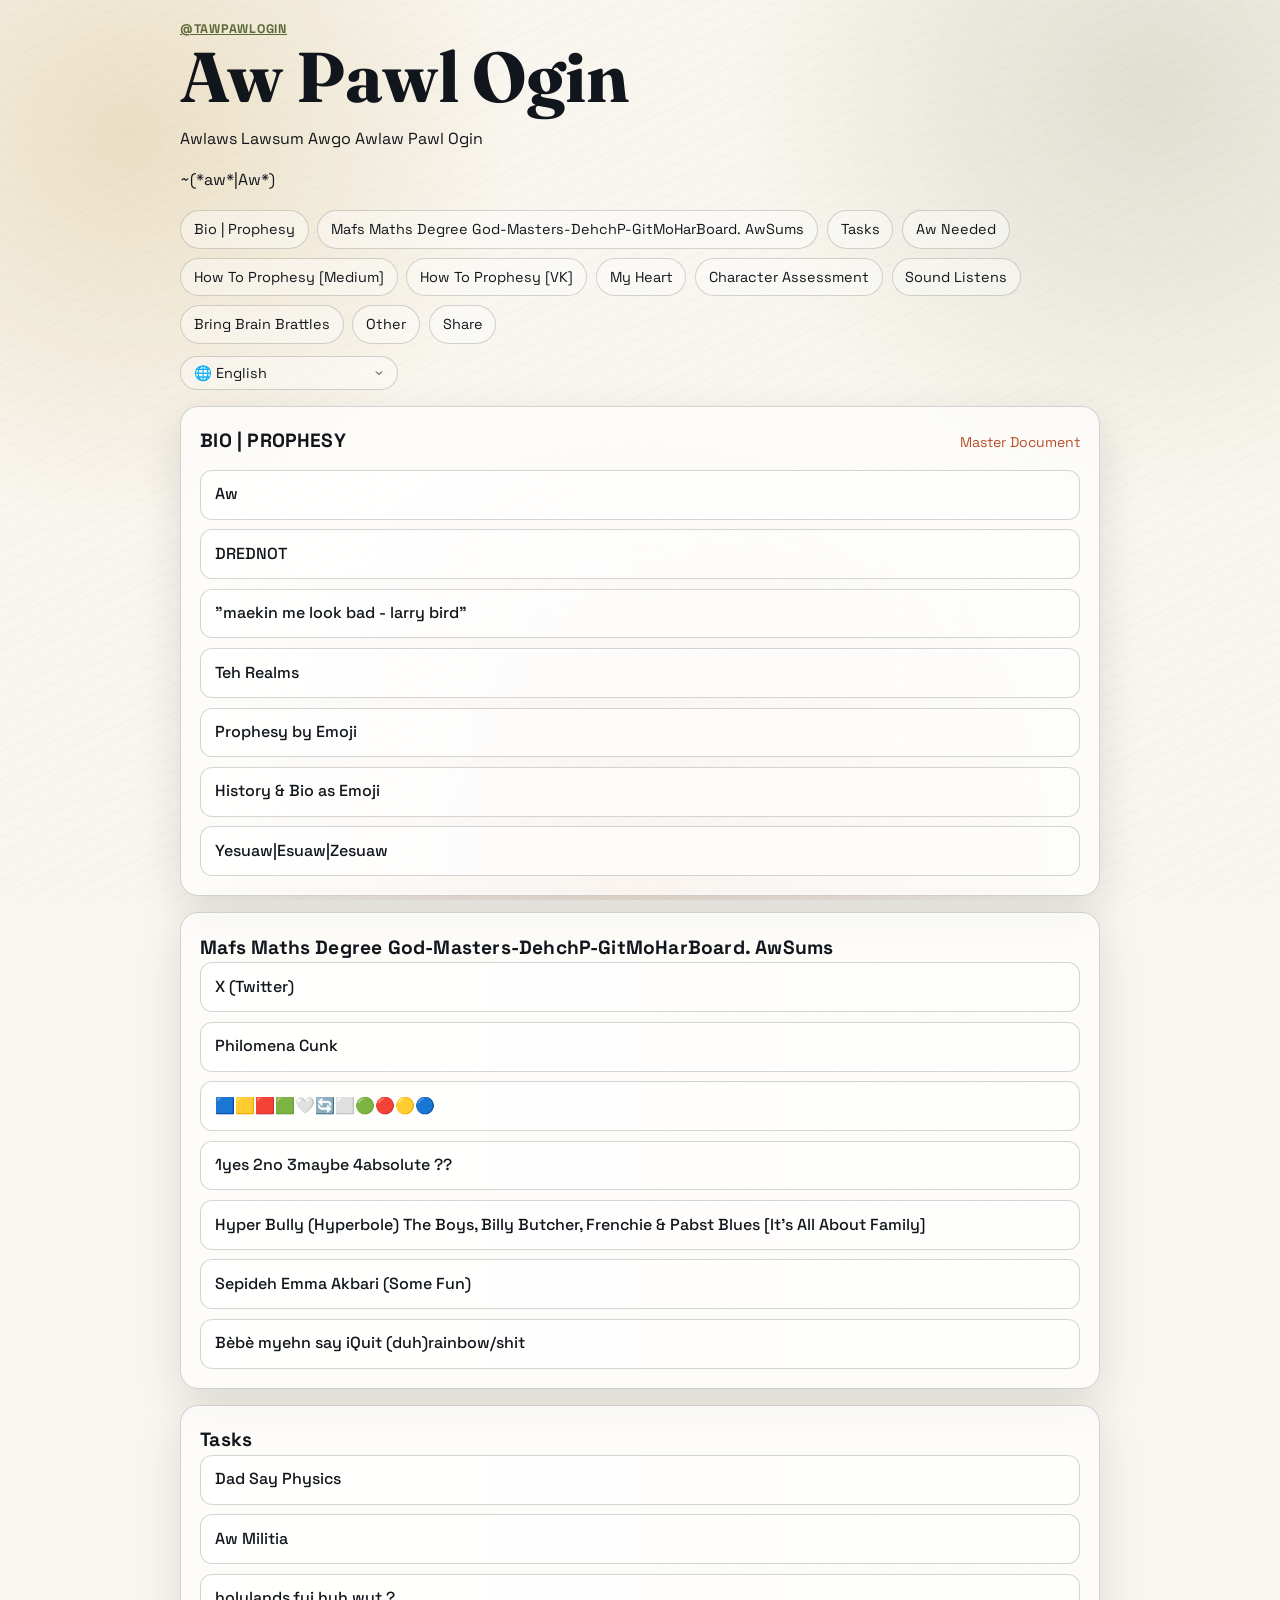
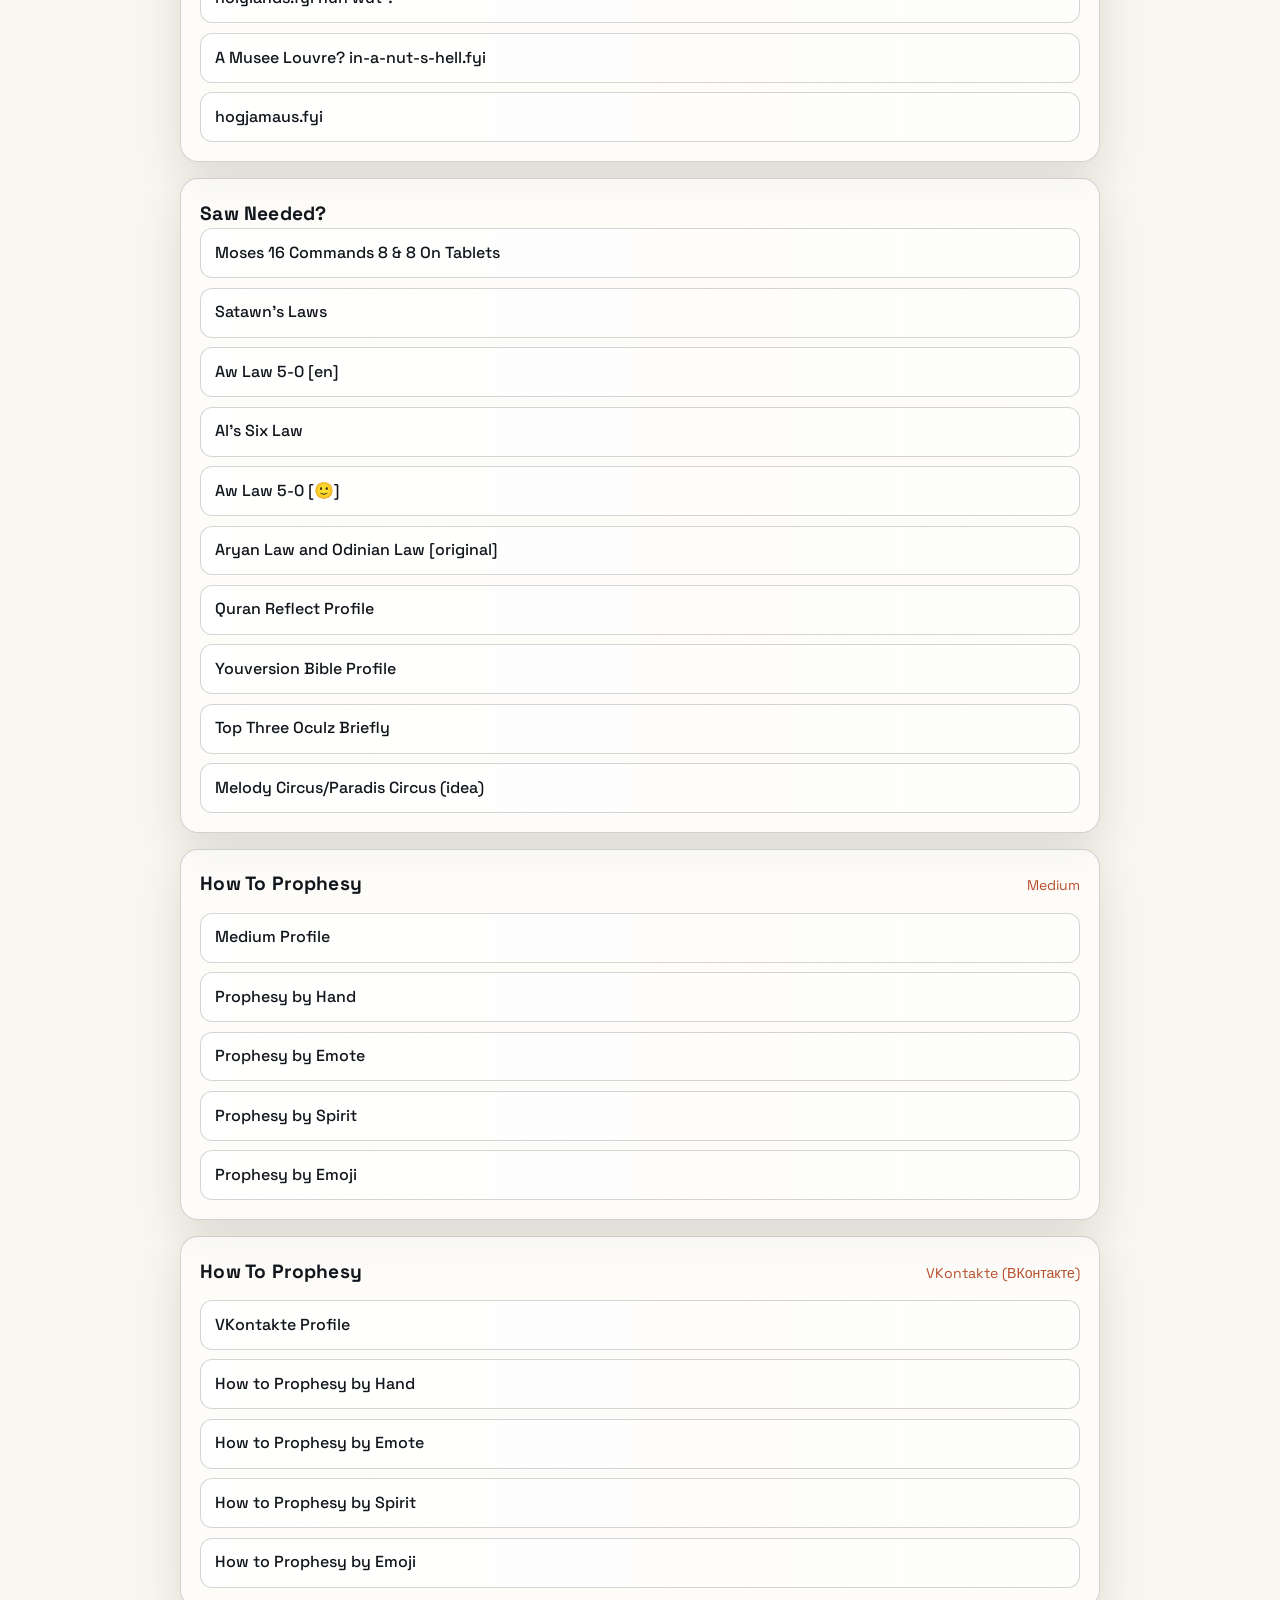
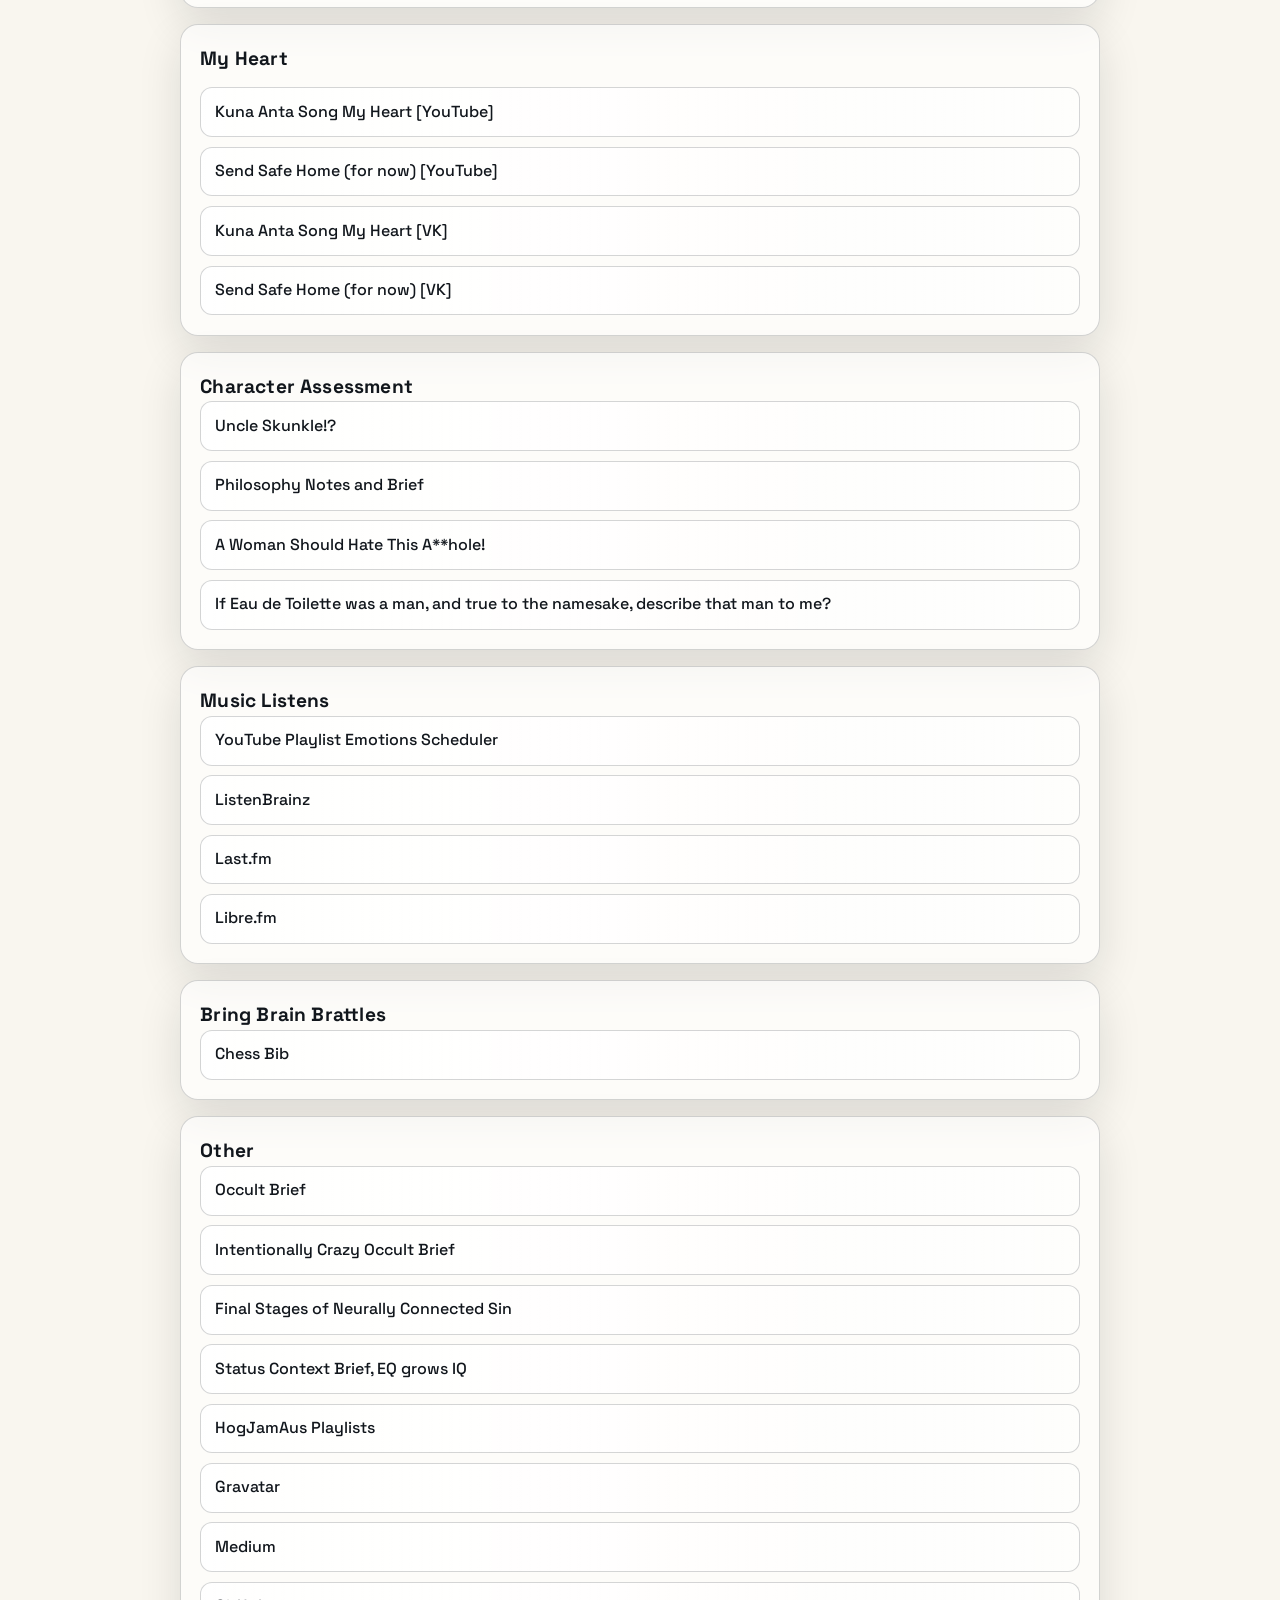
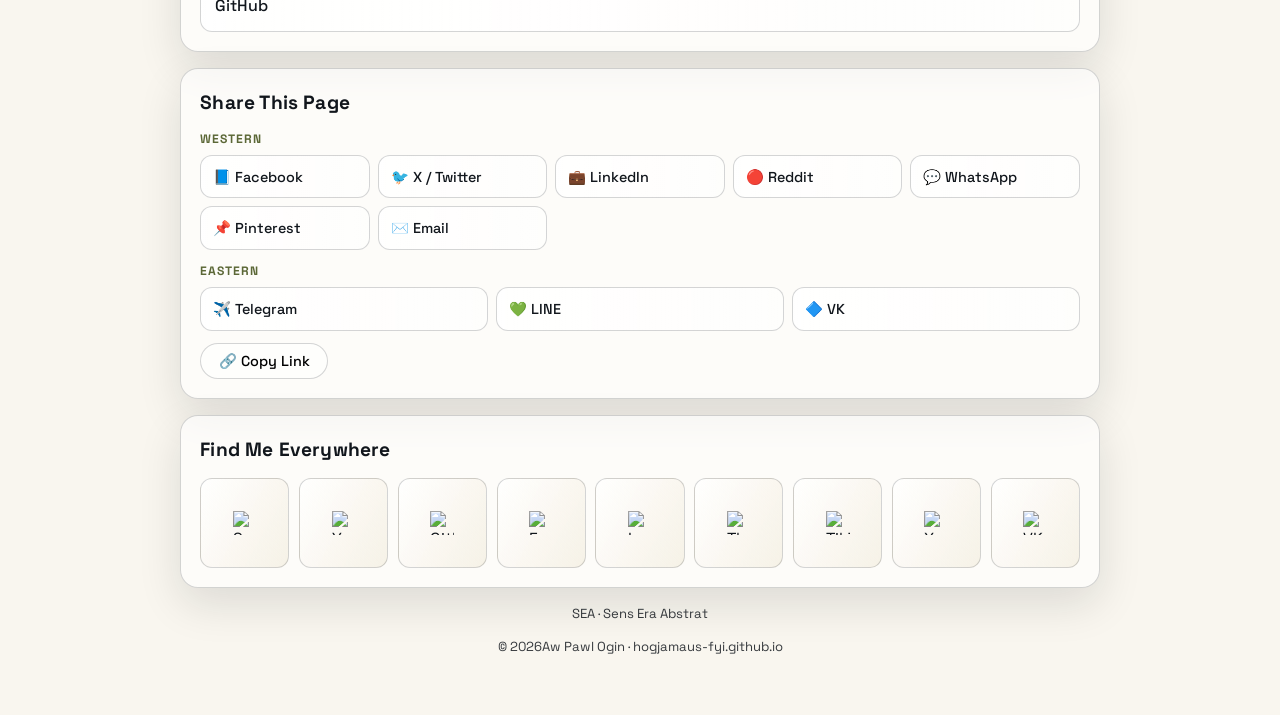
==== commit 22046f79: "Remove unnecessary text from index.html header Removed several paragraphs of text from the header se" ====
--- a/index.html
+++ b/index.html
@@ -74,12 +74,6 @@
       <p class="kicker"><a href="https://x.com/tawpawlogin" target="_blank" rel="noopener noreferrer">@tawpawlogin</a></p>
       <h1>Aw Pawl Ogin</h1>
       <p>Awlaws Lawsum Awgo Awlaw Pawl Ogin</p>
-      <p>IFF YOU CANN SHOWW SUMM REDOABLE UNIVERSE MAKER</p>
-      <p>THAT DOES NOT HAVE ANY MISTAKES WITHIN AND WITHOUT</p>
-      <p>I WILL GLADLY ACCEPT ORGINAL SINS OF MY VICTIMIZER</p>
-      <p>MUFF POTTER CAN TAKE OVER TRILLIONS OR ZETABILLIONS</p>
-      <p>OPEN SOURCE UNIVERSE GENERATOR AND MUFF POTTER YENTAS?</p>
-      <p>QUANTUM MECHANICS PROVES WATCHING IS HELL AND FAILS 100%</p>
       <p>~(*aw*|Aw*)</p>
       <nav class="site-nav" aria-label="Section navigation">
         <a href="#bio-prophesy">Bio | Prophesy</a>
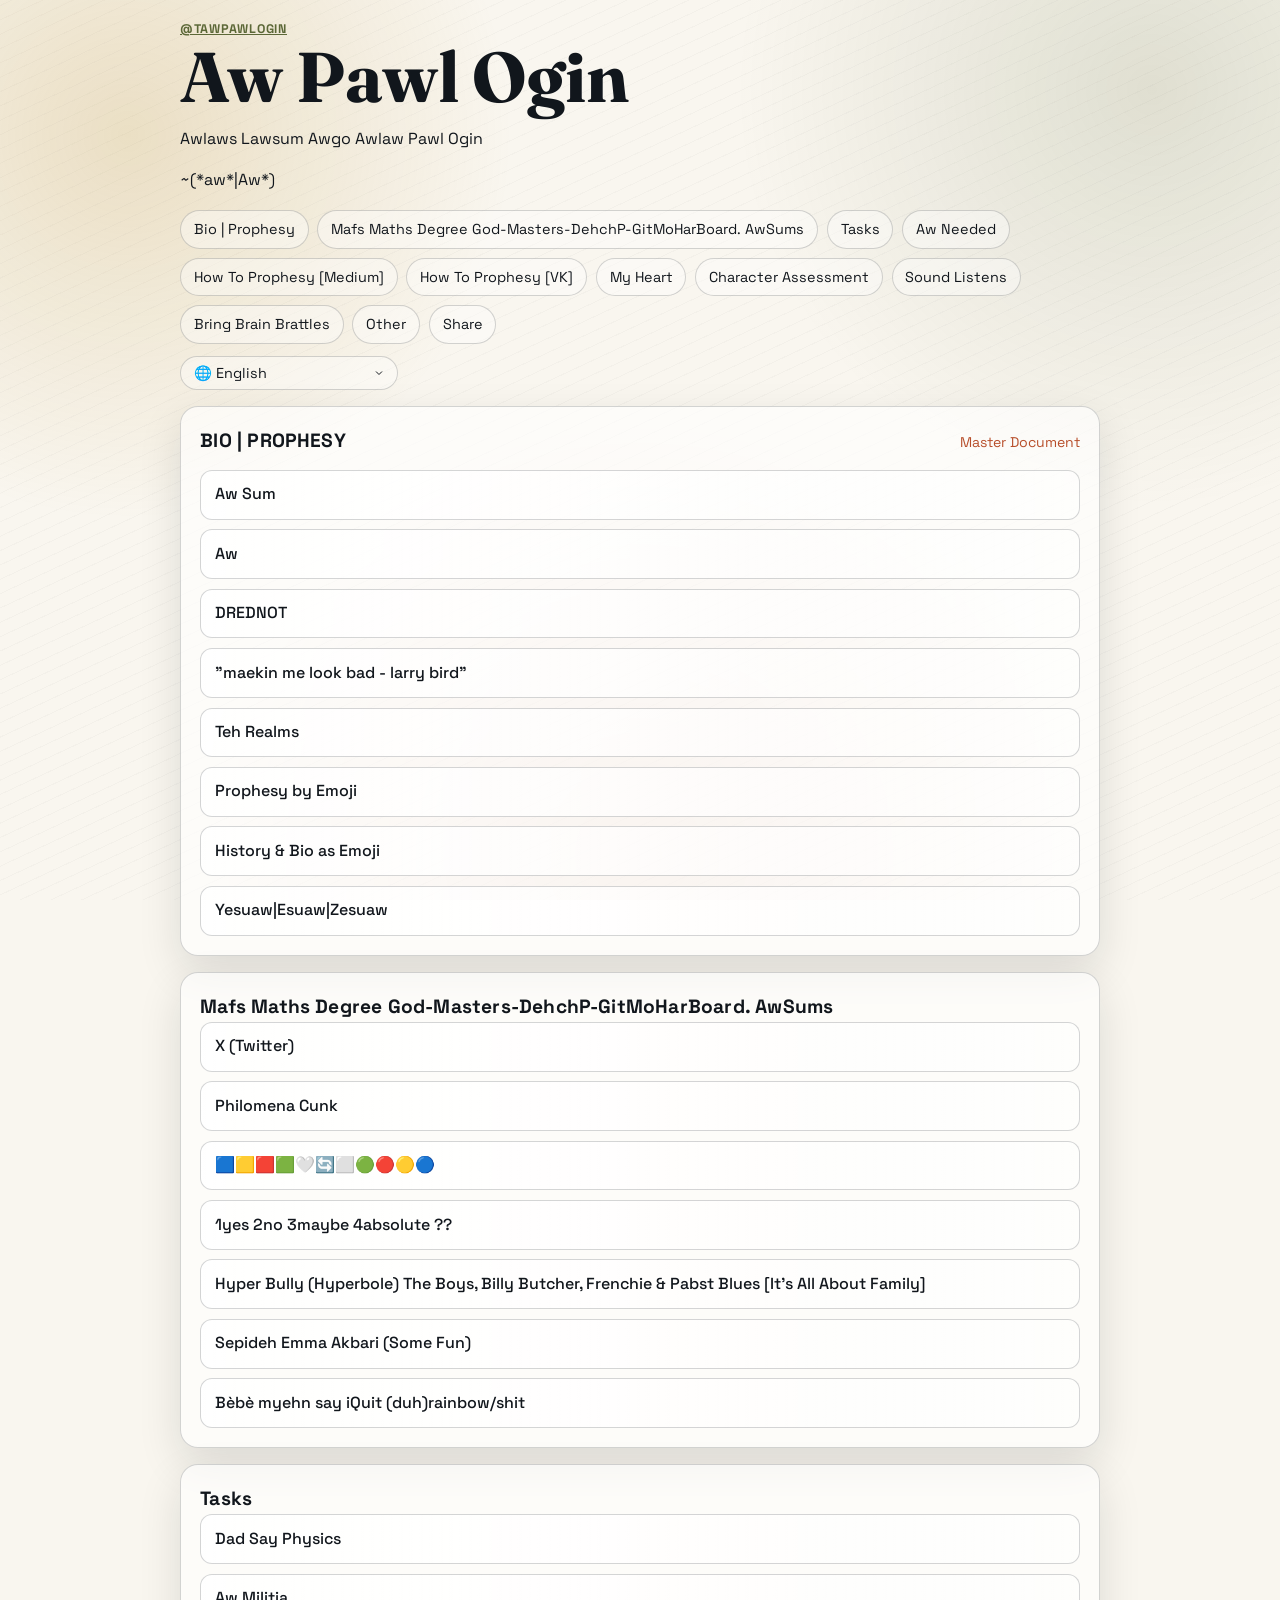
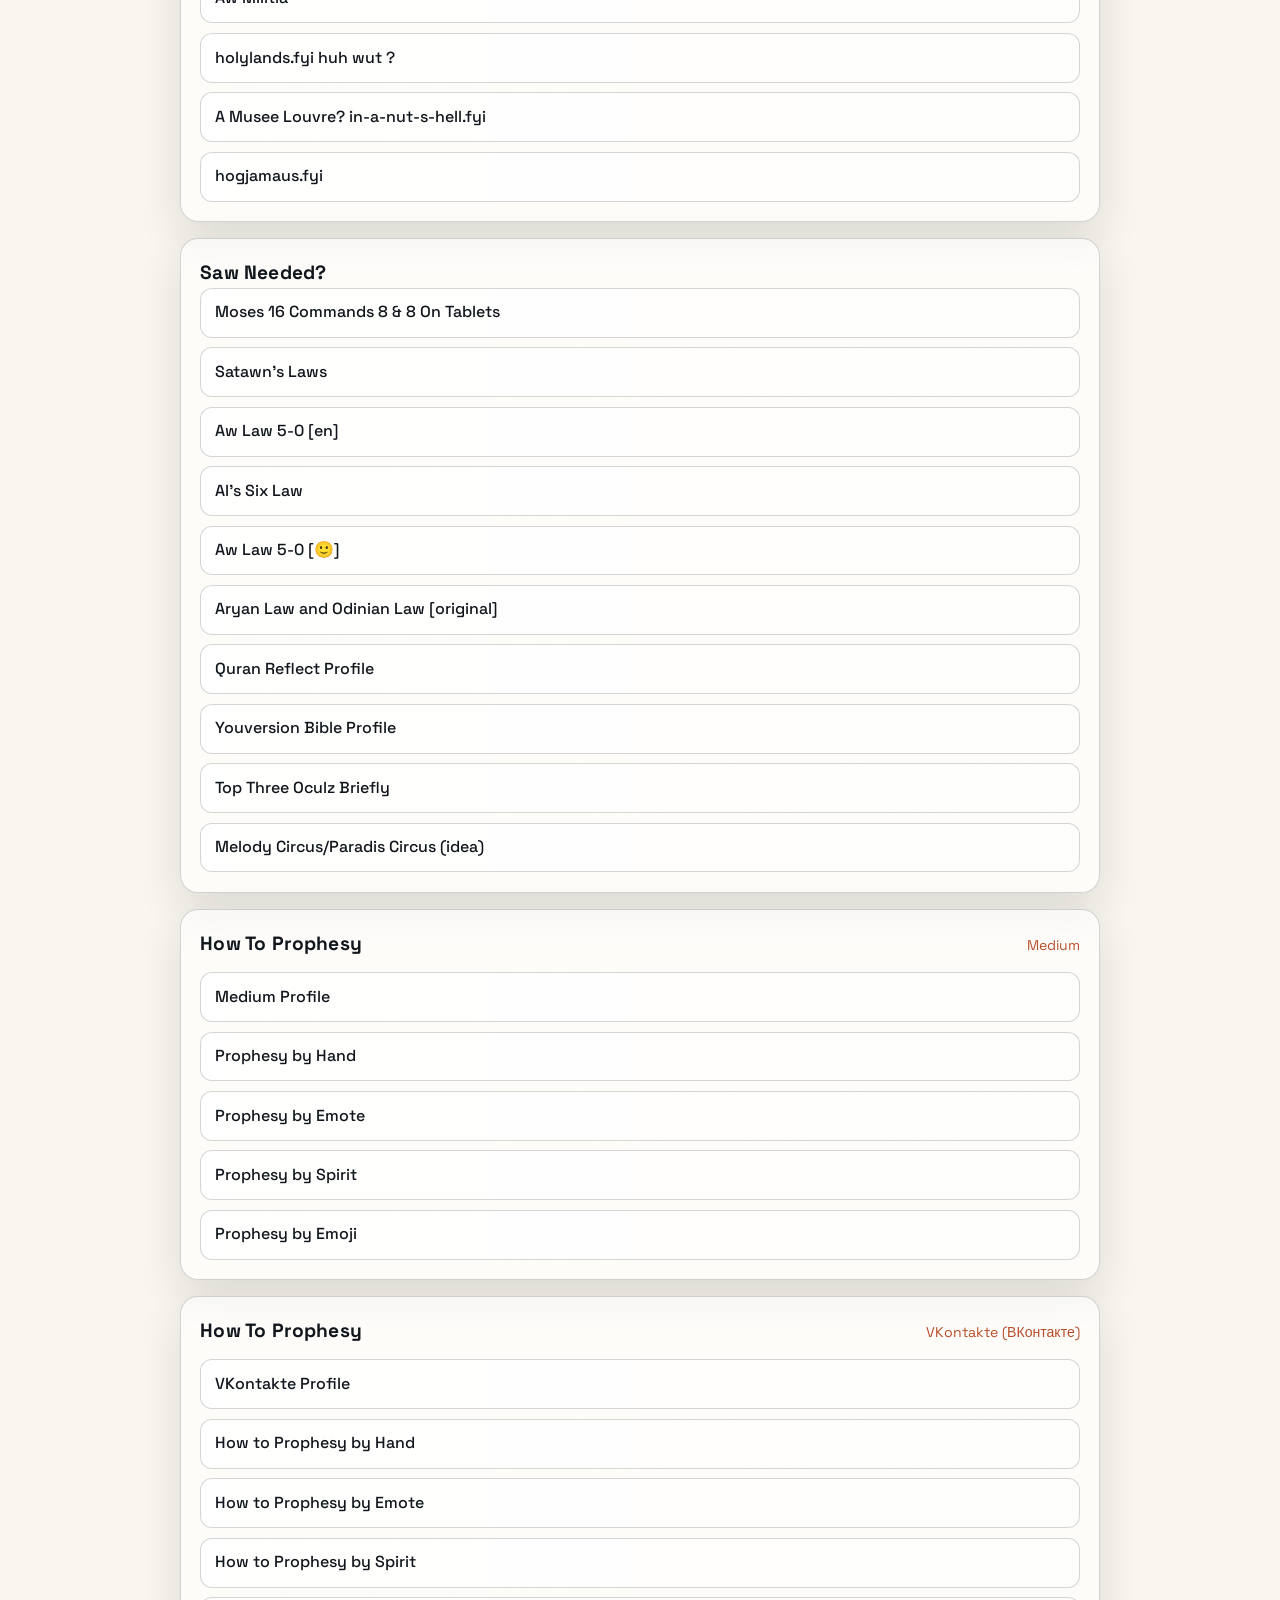
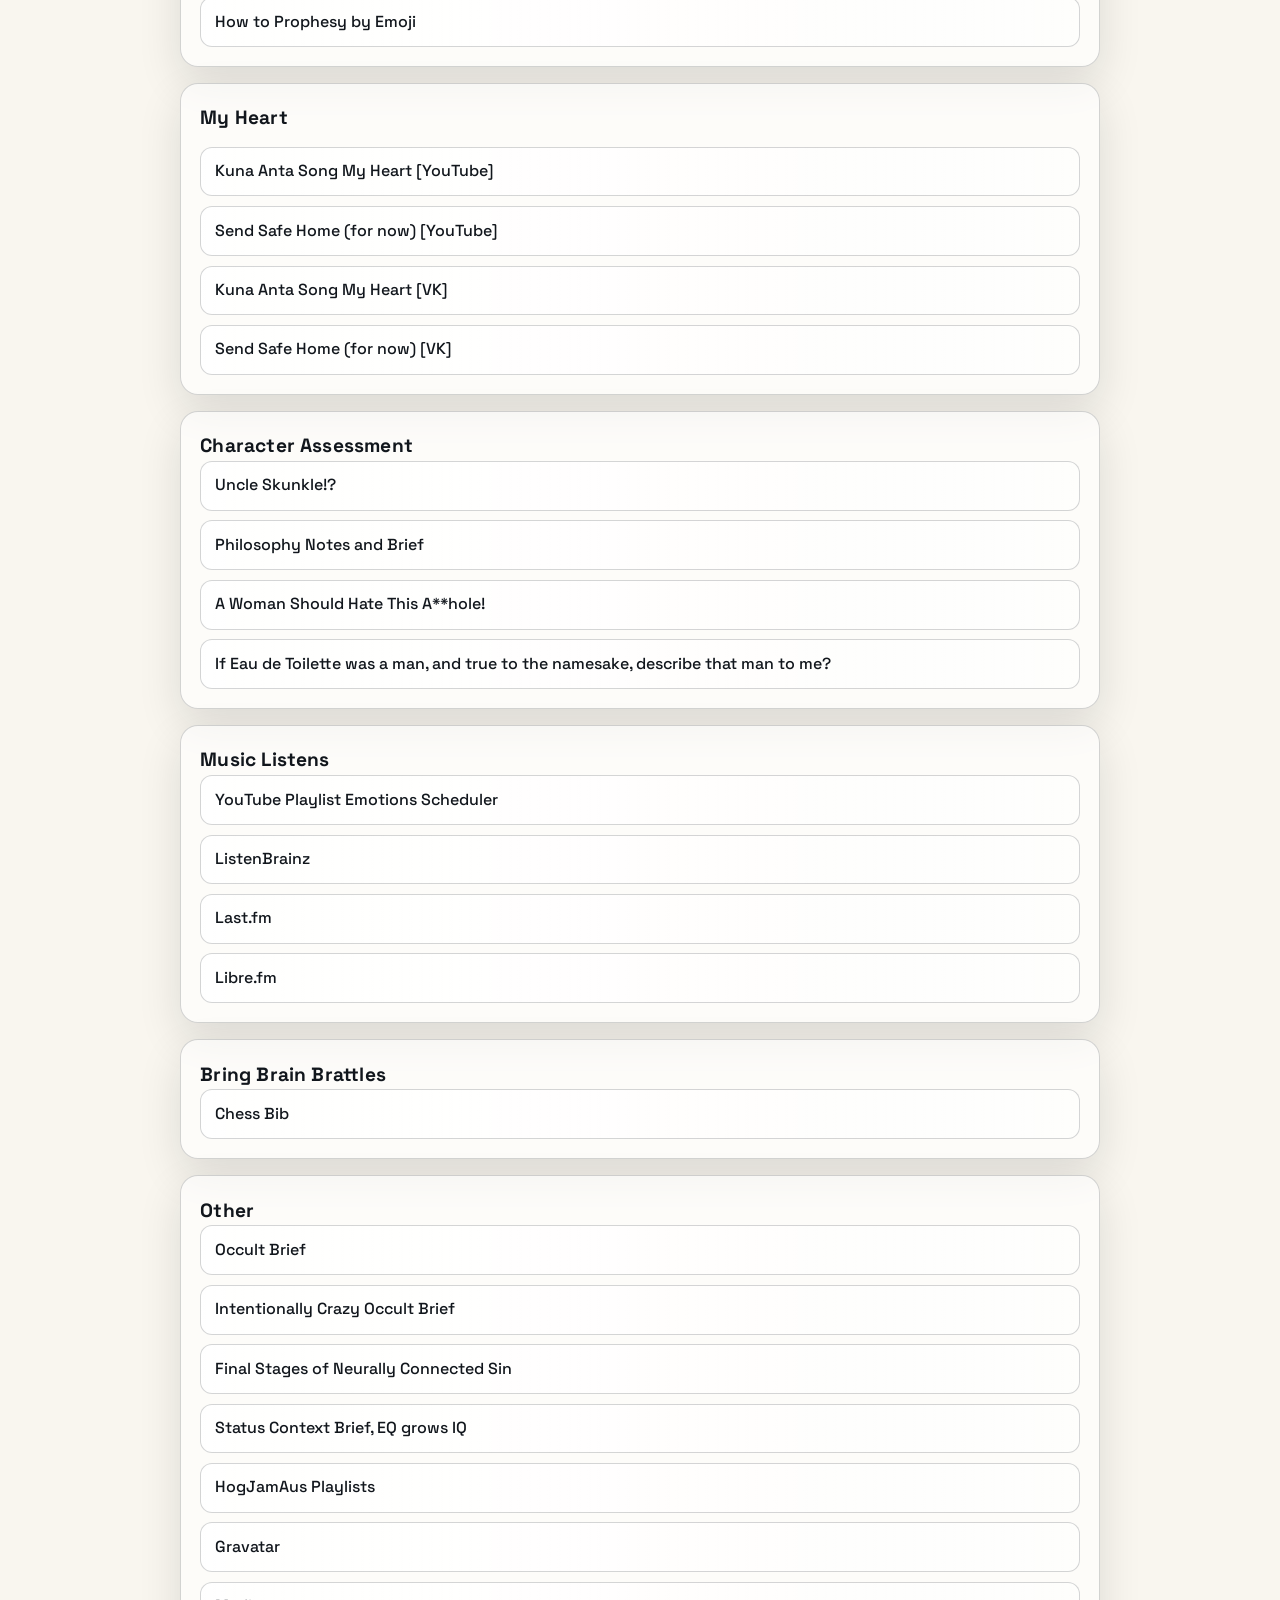
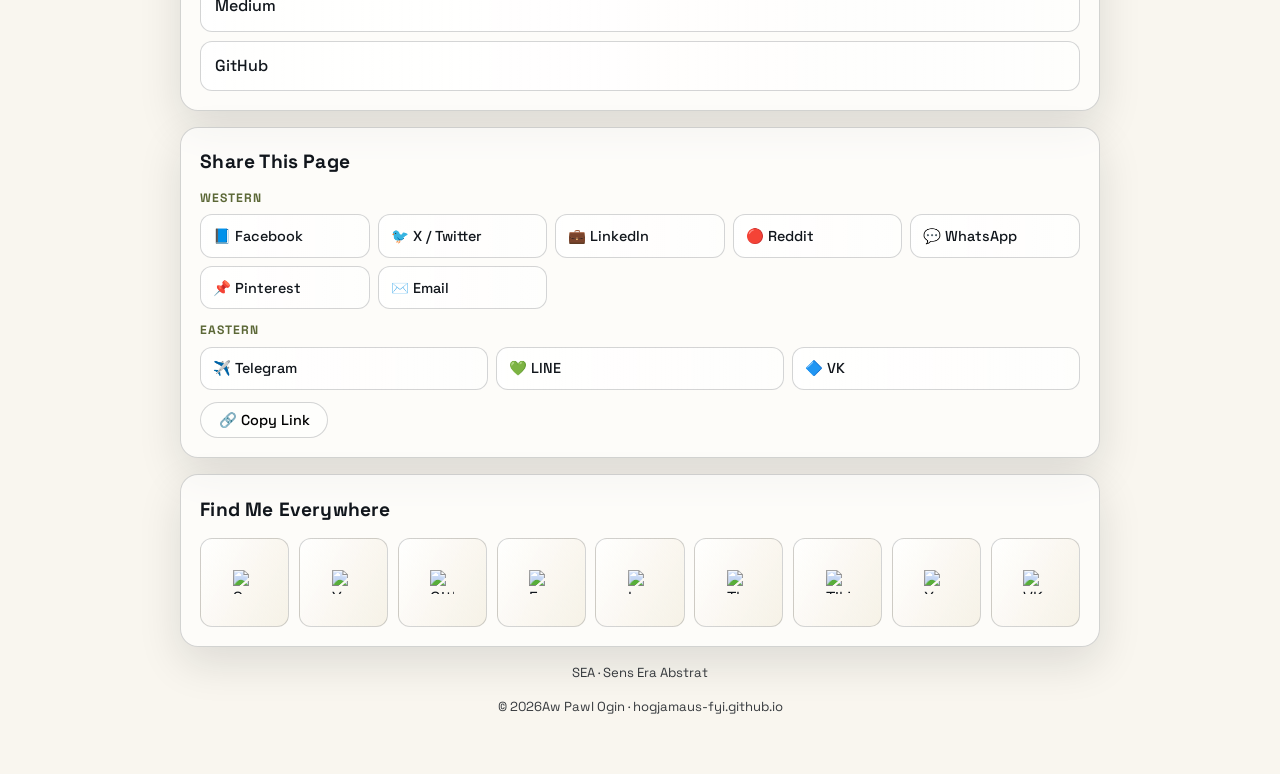
==== commit 1d1e2298: "Add new link to Aw Sum in index.html" ====
--- a/index.html
+++ b/index.html
@@ -113,6 +113,7 @@
           <a class="section-link" href="https://docs.google.com/document/d/1ytGZFABzJmVVMtfQI8vLPqGJ4vNPpA2cZzE6Ey8_O3M/edit?usp=drivesdk" target="_blank" rel="noopener noreferrer">Master Document</a>
         </div>
         <ul class="link-list">
+          <li><a href="https://docs.google.com/document/d/1E9nndVy9zhftzvUkslEAKkBlD1OwAngnveOBjrGF77U/edit?usp=drivesdk" target="_blank" rel="noopener noreferrer">Aw Sum</a></li>
           <li><a href="https://www.superherodb.com/aw/10-81523/" target="_blank" rel="noopener noreferrer">Aw</a></li>
           <li><a href="https://docs.google.com/document/d/1Ksh8ESuVNiRx03PRiAruOsZ4qgNKM01JCkjQOC3lJjI/edit?usp=drivesdk" target="_blank" rel="noopener noreferrer">DREDNOT</a></li>
           <li><a href="https://docs.google.com/document/d/1JMK-zNgojiwaZexW9c-nwjczp-EeIZBj4O_Tzk8FDWE/edit?usp=drivesdk" target="_blank" rel="noopener noreferrer">"maekin me look bad - larry bird"</a></li>
